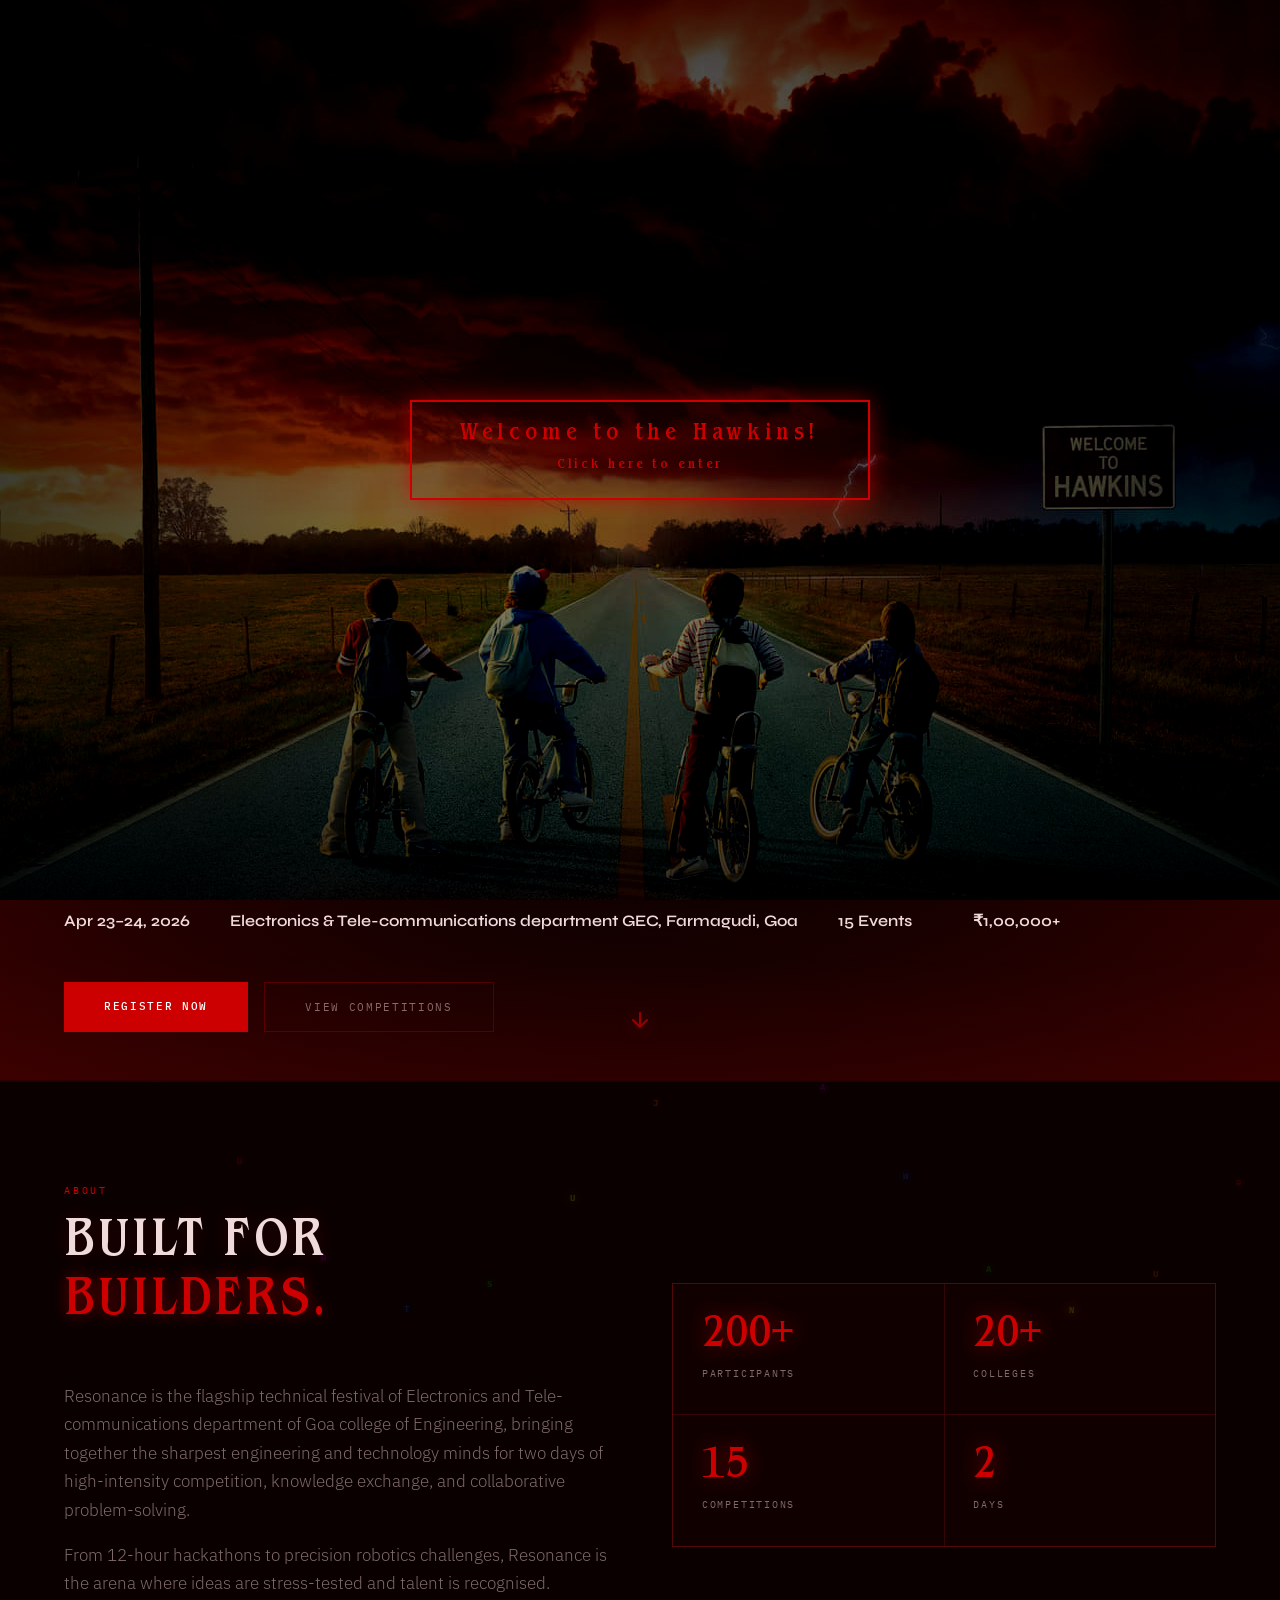
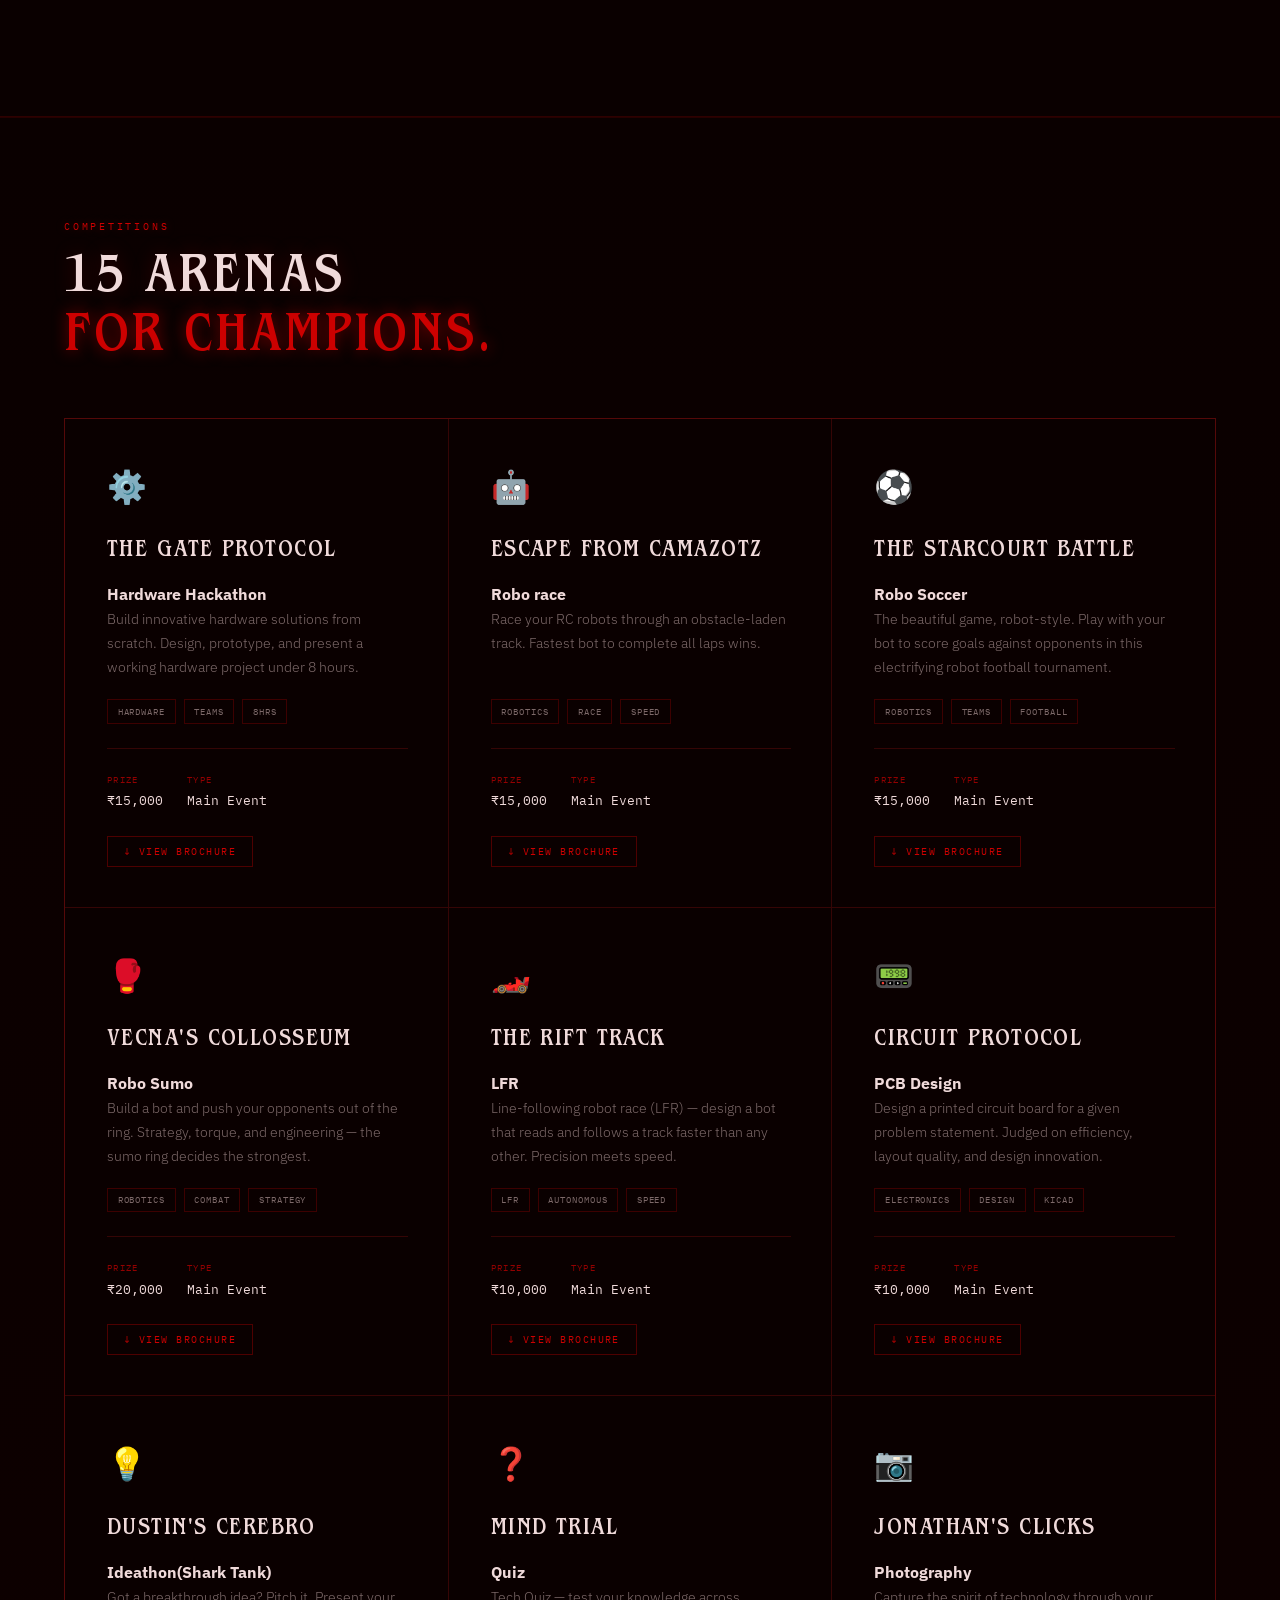
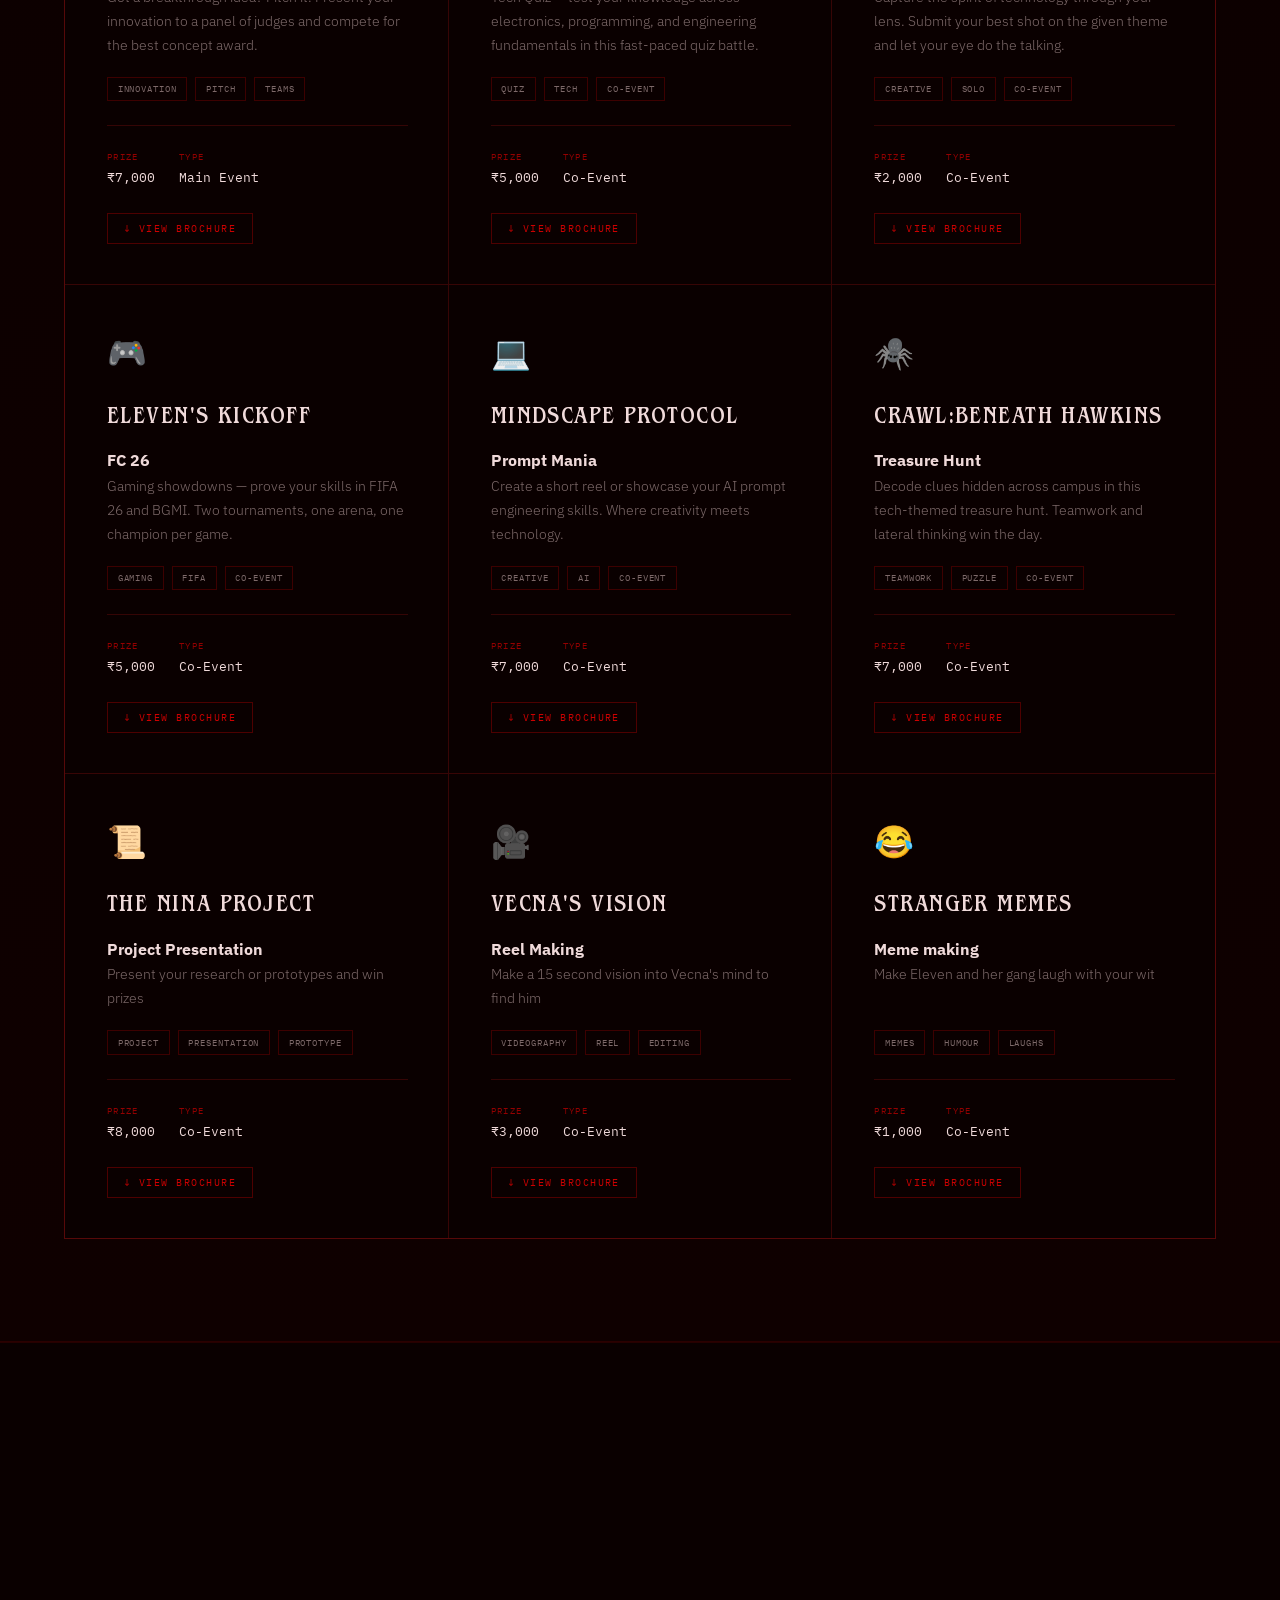
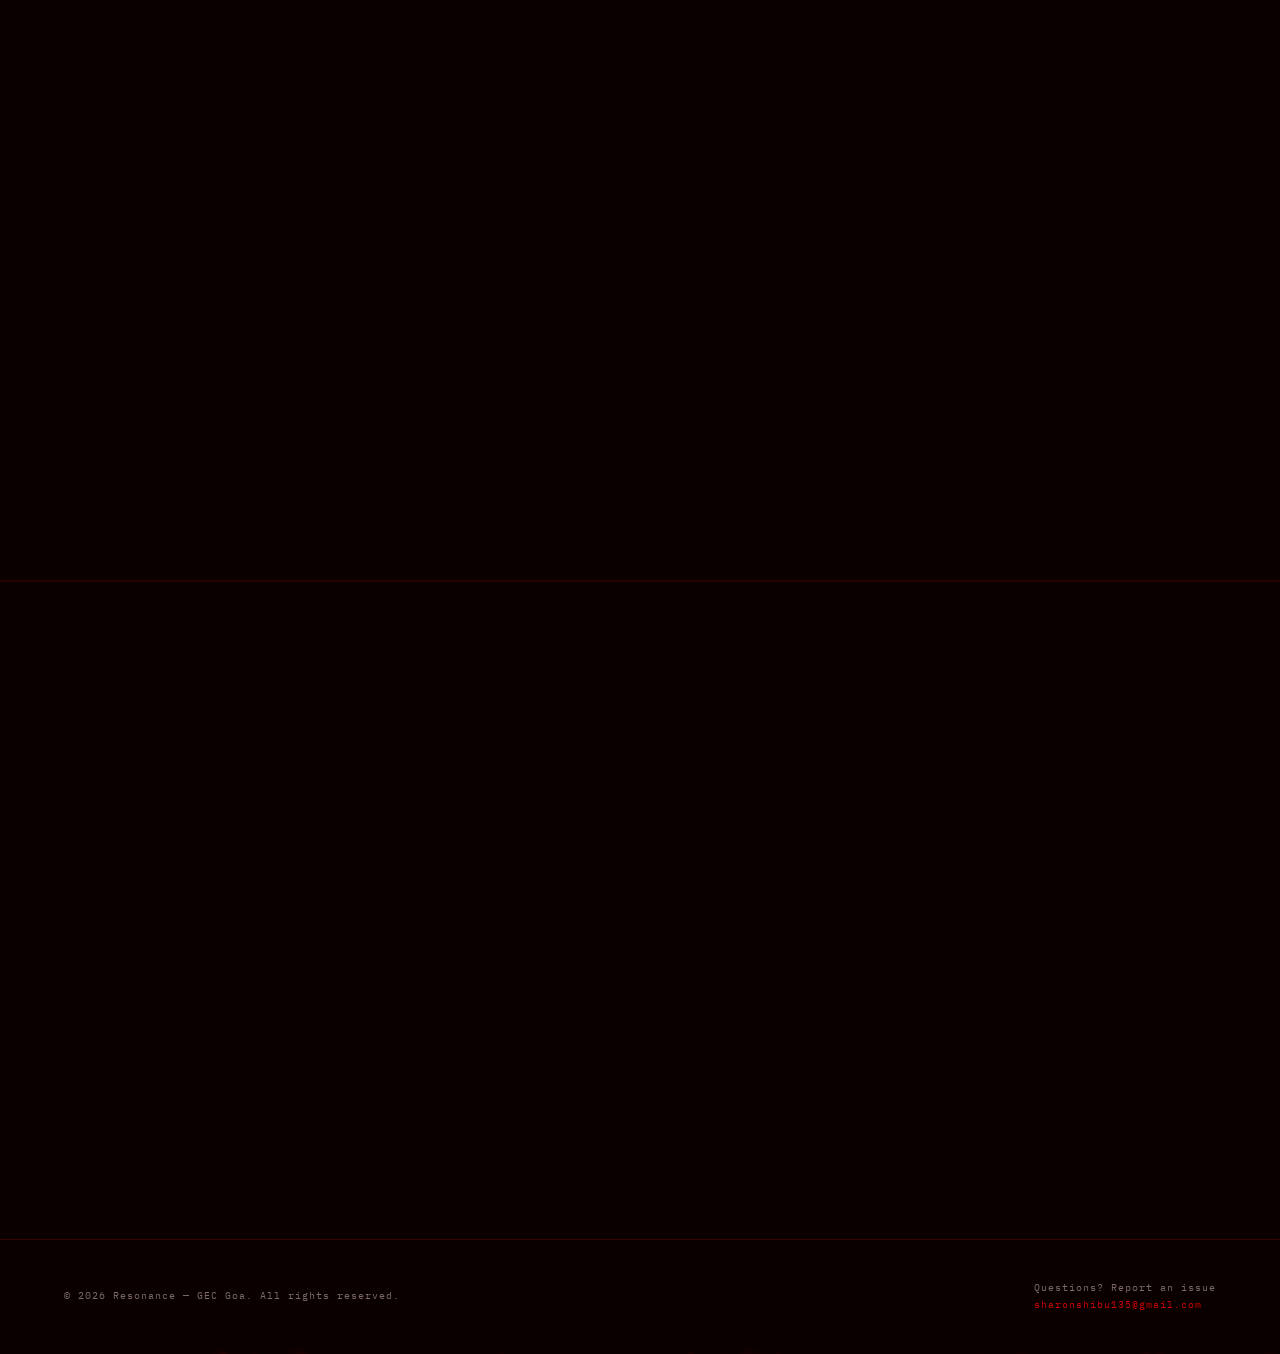
==== index.html @ e12756d1 "Update index.html" ====
<!DOCTYPE html>
<html lang="en">
<head>
  <meta charset="UTF-8"/>
  <meta name="viewport" content="width=device-width, initial-scale=1.0"/>
  <meta http-equiv="X-UA-Compatible" content="IE=edge"/>
  <title>RESONANCE 2026 — Technical Fest</title>

  <!-- Preload the display font used for h1 — prevents invisible/unstyled text flash -->
  <link rel="preload" href="fonts/ITCBenguiatStdMediumCn.woff2" as="font" type="font/woff2" crossorigin="anonymous">

  <!--
    FIX: Added crossorigin preconnect to fonts.gstatic.com.
    Without this second preconnect the browser can't reuse the connection
    for the actual font file download, negating most of the preconnect benefit.
    Also merged both Google Fonts requests into a single <link> to save a
    round-trip (two separate stylesheet fetches → one).
  -->
  <link rel="preconnect" href="https://fonts.googleapis.com">
  <link rel="preconnect" href="https://fonts.gstatic.com" crossorigin>
  <link href="https://fonts.googleapis.com/css2?family=Syne:wght@400;500;600;700;800&family=IBM+Plex+Mono:ital,wght@0,300;0,400;0,500;1,300&family=IBM+Plex+Sans:wght@300;400&family=Creepster&display=swap" rel="stylesheet">

  <link rel="stylesheet" href="style.css">
  <script src="https://cdnjs.cloudflare.com/ajax/libs/qrcodejs/1.0.0/qrcode.min.js"></script>
</head>
<body>

<div id="entrance-gate">
  <img src="src/stranger-things-aesthetic-desktop-hrz824k4nubtbmy3.jpg" class="reg-bg-image" id="entranceimage" alt="Upside Down Forest" loading="eager" decoding="async">
  <button id="enter-btn">Welcome to the Hawkins!<br><span id="enter-tag">Click here to enter</span></button>
</div>

<canvas id="vine-canvas"></canvas>

<nav>
  <div class="nav-logo">Resonance<span>'26</span></div>
  <ul>
    <li><a href="#about">About</a></li>
    <li><a href="#competitions">Competitions</a></li>
    <li><a href="#schedule">Schedule</a></li>
    <li><a href="#register">Register</a></li>
  </ul>
  <a href="#register" class="nav-register">Register Now</a>
</nav>

<header>
  <div class="hero-video-wrap">
    <!-- preload=metadata keeps initial load light; video autoplays immediately after gate -->
    <video id="heroVideo" autoplay muted loop playsinline preload="metadata" disablepictureinpicture>
      <source src="src/Stranger Things _ Title Sequence [HD] _ Netflix.mp4" type="video/mp4">
    </video>
  </div>

  <div class="hero-glow"></div>
  <div class="hero-glow-2"></div>
  <div class="hero-header-flex">
    <p class="hero-eyebrow">Annual Technical Festival — 2026</p>
    <button id="soundToggle" class="sound-btn">🔇</button>
  </div>
  <h1><span class="big">res</span><span class="outline">ona</span><span class="big">nce</span><br><span class="year">2026</span></h1>
  <p class="hero-tagline">Where engineering meets innovation. Two days of competitions, talks, and breakthroughs.</p>
  <div class="hero-meta">
    <div class="hero-meta-item"><span class="hero-meta-label">Date</span><span class="hero-meta-val">Apr 23–24, 2026</span></div>
    <div class="hero-meta-item"><span class="hero-meta-label">Venue</span><span class="hero-meta-val">Electronics &amp; Tele-communications department GEC, Farmagudi, Goa</span></div>
    <div class="hero-meta-item"><span class="hero-meta-label">Competitions</span><span class="hero-meta-val">15 Events</span></div>
    <div class="hero-meta-item"><span class="hero-meta-label">Prize Pool</span><span class="hero-meta-val">&#8377;1,00,000+</span></div>
  </div>
  <!-- FIX: was position:fixed top:-5% — buttons were invisible off-screen. Now position:relative (handled in CSS). -->
  <div class="hero-cta">
    <a href="#register" class="btn-primary">Register Now</a>
    <a href="#competitions" class="btn-outline">View Competitions</a>
  </div>
</header>

<!-- ── ABOUT ── -->
<section id="about">
  <p class="sec-label reveal">About</p>
  <div class="about-layout">
    <div class="about-text">
      <h2 class="reveal">Built for<br><em>Builders.</em></h2>
      <p class="reveal">Resonance is the flagship technical festival of Electronics and Tele-communications department of Goa college of Engineering, bringing together the sharpest engineering and technology minds for two days of high-intensity competition, knowledge exchange, and collaborative problem-solving.</p>
      <p class="reveal">From 12-hour hackathons to precision robotics challenges, Resonance is the arena where ideas are stress-tested and talent is recognised.</p>
    </div>
    <div class="stats-grid reveal">
      <div class="stat-box"><div class="stat-num">200+</div><div class="stat-label">Participants</div></div>
      <div class="stat-box"><div class="stat-num">20+</div><div class="stat-label">Colleges</div></div>
      <div class="stat-box"><div class="stat-num">15</div><div class="stat-label">Competitions</div></div>
      <div class="stat-box"><div class="stat-num">2</div><div class="stat-label">Days</div></div>
    </div>
  </div>
</section>

<!-- ── COMPETITIONS ── -->
<section id="competitions">
  <p class="sec-label reveal">Competitions</p>
  <h2 class="reveal">15 arenas<br><em>for Champions.</em></h2>
 
  <div class="comp-grid reveal">
    <div class="comp-card">
      <div class="comp-icon">⚙️</div>
      <h3>The Gate protocol</h3><h4>Hardware Hackathon</h4>
      <p>Build innovative hardware solutions from scratch. Design, prototype, and present a working hardware project under 8 hours.</p>
      <div class="comp-tags"><span class="ctag">Hardware</span><span class="ctag">Teams</span><span class="ctag">8hrs</span></div>
      <div class="comp-meta">
        <div class="comp-meta-item"><span class="comp-meta-key">Prize</span><span class="comp-meta-val">&#8377;15,000</span></div>
        <div class="comp-meta-item"><span class="comp-meta-key">Type</span><span class="comp-meta-val">Main Event</span></div>
      </div>
      <button class="btn-brochure" onclick="window.open('src/Hardwarehackathon_Resonance.pdf', '_blank')">View Brochure</button>
    </div>
 
    <div class="comp-card">
      <div class="comp-icon">&#129302;</div>
      <h3>Escape from Camazotz</h3><h4>Robo race</h4>
      <p>Race your RC robots through an obstacle-laden track. Fastest bot to complete all laps wins.</p>
      <div class="comp-tags"><span class="ctag">Robotics</span><span class="ctag">Race</span><span class="ctag">Speed</span></div>
      <div class="comp-meta">
        <div class="comp-meta-item"><span class="comp-meta-key">Prize</span><span class="comp-meta-val">&#8377;15,000</span></div>
        <div class="comp-meta-item"><span class="comp-meta-key">Type</span><span class="comp-meta-val">Main Event</span></div>
      </div>
      <button class="btn-brochure" onclick="window.open('src/Roborace_Resonance.pdf', '_blank')">View Brochure</button>
    </div>
 
    <div class="comp-card">
      <div class="comp-icon">&#9917;</div>
      <h3>The Starcourt Battle</h3><h4>Robo Soccer</h4>
      <p>The beautiful game, robot-style. Play with your bot to score goals against opponents in this electrifying robot football tournament.</p>
      <div class="comp-tags"><span class="ctag">Robotics</span><span class="ctag">Teams</span><span class="ctag">Football</span></div>
      <div class="comp-meta">
        <div class="comp-meta-item"><span class="comp-meta-key">Prize</span><span class="comp-meta-val">&#8377;15,000</span></div>
        <div class="comp-meta-item"><span class="comp-meta-key">Type</span><span class="comp-meta-val">Main Event</span></div>
      </div>
      <button class="btn-brochure" onclick="window.open('src/Robosoccer_Resonance.pdf', '_blank')">View Brochure</button>
    </div>
 
    <div class="comp-card">
      <div class="comp-icon">&#129354;</div>
      <h3>Vecna's Collosseum</h3><h4>Robo Sumo</h4>
      <p>Build a bot and push your opponents out of the ring. Strategy, torque, and engineering — the sumo ring decides the strongest.</p>
      <div class="comp-tags"><span class="ctag">Robotics</span><span class="ctag">Combat</span><span class="ctag">Strategy</span></div>
      <div class="comp-meta">
        <div class="comp-meta-item"><span class="comp-meta-key">Prize</span><span class="comp-meta-val">&#8377;20,000</span></div>
        <div class="comp-meta-item"><span class="comp-meta-key">Type</span><span class="comp-meta-val">Main Event</span></div>
      </div>
      <button class="btn-brochure" onclick="window.open('src/Robosumo_Resonance.pdf', '_blank')">View Brochure</button>
    </div>
 
    <div class="comp-card">
      <div class="comp-icon">🏎️</div>
      <h3>The Rift Track</h3><h4>LFR</h4>
      <p>Line-following robot race (LFR) — design a bot that reads and follows a track faster than any other. Precision meets speed.</p>
      <div class="comp-tags"><span class="ctag">LFR</span><span class="ctag">Autonomous</span><span class="ctag">Speed</span></div>
      <div class="comp-meta">
        <div class="comp-meta-item"><span class="comp-meta-key">Prize</span><span class="comp-meta-val">&#8377;10,000</span></div>
        <div class="comp-meta-item"><span class="comp-meta-key">Type</span><span class="comp-meta-val">Main Event</span></div>
      </div>
      <button class="btn-brochure" onclick="window.open('src/LFR_Resonance.pdf', '_blank')">View Brochure</button>
    </div>
 
    <div class="comp-card">
      <div class="comp-icon">📟</div>
      <h3>Circuit protocol</h3><h4>PCB Design</h4>
      <p>Design a printed circuit board for a given problem statement. Judged on efficiency, layout quality, and design innovation.</p>
      <div class="comp-tags"><span class="ctag">Electronics</span><span class="ctag">Design</span><span class="ctag">KiCad</span></div>
      <div class="comp-meta">
        <div class="comp-meta-item"><span class="comp-meta-key">Prize</span><span class="comp-meta-val">&#8377;10,000</span></div>
        <div class="comp-meta-item"><span class="comp-meta-key">Type</span><span class="comp-meta-val">Main Event</span></div>
      </div>
      <button class="btn-brochure" onclick="window.open('src/PCBdesign_Resonance.pdf', '_blank')">View Brochure</button>
    </div>
 
    <div class="comp-card">
      <div class="comp-icon">&#128161;</div>
      <h3>Dustin's Cerebro</h3><h4>Ideathon(Shark Tank)</h4>
      <p>Got a breakthrough idea? Pitch it. Present your innovation to a panel of judges and compete for the best concept award.</p>
      <div class="comp-tags"><span class="ctag">Innovation</span><span class="ctag">Pitch</span><span class="ctag">Teams</span></div>
      <div class="comp-meta">
        <div class="comp-meta-item"><span class="comp-meta-key">Prize</span><span class="comp-meta-val">&#8377;7,000</span></div>
        <div class="comp-meta-item"><span class="comp-meta-key">Type</span><span class="comp-meta-val">Main Event</span></div>
      </div>
      <button class="btn-brochure" onclick="window.open('src/Ideathon_Resonance.pdf', '_blank')">View Brochure</button>
    </div>
 
    <div class="comp-card">
      <div class="comp-icon">❓</div>
      <h3>Mind Trial</h3><h4>Quiz</h4>
      <p>Tech Quiz — test your knowledge across electronics, programming, and engineering fundamentals in this fast-paced quiz battle.</p>
      <div class="comp-tags"><span class="ctag">Quiz</span><span class="ctag">Tech</span><span class="ctag">Co-Event</span></div>
      <div class="comp-meta">
        <div class="comp-meta-item"><span class="comp-meta-key">Prize</span><span class="comp-meta-val">&#8377;5,000</span></div>
        <div class="comp-meta-item"><span class="comp-meta-key">Type</span><span class="comp-meta-val">Co-Event</span></div>
      </div>
      <button class="btn-brochure" onclick="window.open('src/TechQuiz_Resonance.pdf', '_blank')">View Brochure</button>
    </div>
 
    <div class="comp-card">
      <div class="comp-icon">&#128247;</div>
      <h3>Jonathan's Clicks</h3><h4>Photography</h4>
      <p>Capture the spirit of technology through your lens. Submit your best shot on the given theme and let your eye do the talking.</p>
      <div class="comp-tags"><span class="ctag">Creative</span><span class="ctag">Solo</span><span class="ctag">Co-Event</span></div>
      <div class="comp-meta">
        <div class="comp-meta-item"><span class="comp-meta-key">Prize</span><span class="comp-meta-val">&#8377;2,000</span></div>
        <div class="comp-meta-item"><span class="comp-meta-key">Type</span><span class="comp-meta-val">Co-Event</span></div>
      </div>
      <button class="btn-brochure" onclick="window.open('src/Photography_Resonance.pdf', '_blank')">View Brochure</button>
    </div>
 
    <div class="comp-card">
      <div class="comp-icon">&#127918;</div>
      <h3>Eleven's Kickoff</h3><h4>FC 26</h4>
      <p>Gaming showdowns — prove your skills in FIFA 26 and BGMI. Two tournaments, one arena, one champion per game.</p>
      <div class="comp-tags"><span class="ctag">Gaming</span><span class="ctag">FIFA</span><span class="ctag">Co-Event</span></div>
      <div class="comp-meta">
        <div class="comp-meta-item"><span class="comp-meta-key">Prize</span><span class="comp-meta-val">&#8377;5,000</span></div>
        <div class="comp-meta-item"><span class="comp-meta-key">Type</span><span class="comp-meta-val">Co-Event</span></div>
      </div>
      <button class="btn-brochure" onclick="window.open('src/FC26_Resonance.pdf', '_blank')">View Brochure</button>
    </div>
 
    <div class="comp-card">
      <div class="comp-icon">&#128187;</div>
      <h3>Mindscape protocol</h3><h4>Prompt Mania</h4>
      <p>Create a short reel or showcase your AI prompt engineering skills. Where creativity meets technology.</p>
      <div class="comp-tags"><span class="ctag">Creative</span><span class="ctag">AI</span><span class="ctag">Co-Event</span></div>
      <div class="comp-meta">
        <div class="comp-meta-item"><span class="comp-meta-key">Prize</span><span class="comp-meta-val">&#8377;7,000</span></div>
        <div class="comp-meta-item"><span class="comp-meta-key">Type</span><span class="comp-meta-val">Co-Event</span></div>
      </div>
      <button class="btn-brochure" onclick="window.open('src/Promptmania_Resonance.pdf', '_blank')">View Brochure</button>
    </div>
 
    <div class="comp-card">
      <div class="comp-icon">🕷️</div>
      <h3>Crawl:Beneath Hawkins</h3><h4>Treasure Hunt</h4>
      <p>Decode clues hidden across campus in this tech-themed treasure hunt. Teamwork and lateral thinking win the day.</p>
      <div class="comp-tags"><span class="ctag">Teamwork</span><span class="ctag">Puzzle</span><span class="ctag">Co-Event</span></div>
      <div class="comp-meta">
        <div class="comp-meta-item"><span class="comp-meta-key">Prize</span><span class="comp-meta-val">&#8377;7,000</span></div>
        <div class="comp-meta-item"><span class="comp-meta-key">Type</span><span class="comp-meta-val">Co-Event</span></div>
      </div>
      <button class="btn-brochure" onclick="window.open('src/Treasurehunt_Resonance.pdf', '_blank')">View Brochure</button>
    </div>

    <div class="comp-card">
      <div class="comp-icon">📜</div>
      <h3>The NINA project</h3><h4>Project Presentation</h4>
      <p>Present your research or prototypes and win prizes</p>
      <div class="comp-tags"><span class="ctag">Project</span><span class="ctag">Presentation</span><span class="ctag">prototype</span></div>
      <div class="comp-meta">
        <div class="comp-meta-item"><span class="comp-meta-key">Prize</span><span class="comp-meta-val">&#8377;8,000</span></div>
        <div class="comp-meta-item"><span class="comp-meta-key">Type</span><span class="comp-meta-val">Co-Event</span></div>
      </div>
      <button class="btn-brochure" onclick="window.open('src/Projectpresentaion_Resonance.pdf', '_blank')">View Brochure</button>
    </div>

    <div class="comp-card">
      <div class="comp-icon">&#127909;</div>
      <h3>Vecna's vision</h3><h4>Reel Making</h4>
      <p>Make a 15 second vision into Vecna's mind to find him</p>
      <div class="comp-tags"><span class="ctag">Videography</span><span class="ctag">Reel</span><span class="ctag">Editing</span></div>
      <div class="comp-meta">
        <div class="comp-meta-item"><span class="comp-meta-key">Prize</span><span class="comp-meta-val">&#8377;3,000</span></div>
        <div class="comp-meta-item"><span class="comp-meta-key">Type</span><span class="comp-meta-val">Co-Event</span></div>
      </div>
      <button class="btn-brochure" onclick="window.open('src/Reelmaking_Resonance.pdf', '_blank')">View Brochure</button>
    </div>

    <div class="comp-card">
      <div class="comp-icon">😂</div>
      <h3>Stranger Memes</h3><h4>Meme making</h4>
      <p>Make Eleven and her gang laugh with your wit</p>
      <div class="comp-tags"><span class="ctag">Memes</span><span class="ctag">Humour</span><span class="ctag">Laughs</span></div>
      <div class="comp-meta">
        <div class="comp-meta-item"><span class="comp-meta-key">Prize</span><span class="comp-meta-val">&#8377;1,000</span></div>
        <div class="comp-meta-item"><span class="comp-meta-key">Type</span><span class="comp-meta-val">Co-Event</span></div>
      </div>
      <button class="btn-brochure" onclick="window.open('src/Mememaking_Resonance.pdf', '_blank')">View Brochure</button>
    </div>
  </div>
</section>

<!-- ── SCHEDULE ── -->
<!-- ── SCHEDULE (Timeline Grid) ── -->
<section id="schedule">
  <p class="sec-label reveal">Schedule</p>
  <h2 class="reveal">Two days,<br><em>every second counts.</em></h2>

  <div class="schedule-tabs reveal">
    <button class="tab active" onclick="switchTab(0)">Day 1 — Apr 23</button>
    <button class="tab" onclick="switchTab(1)">Day 2 — Apr 24</button>
  </div>

  <div class="tl-day active reveal" id="tl-day0">
    <div class="tl-wrap">
      <table class="tl-table">
        <thead>
          <tr>
            <th class="tl-label-col">EVENT</th>
            <th>9AM</th><th>10AM</th><th>11AM</th><th>12PM</th>
            <th>1PM</th><th>2PM</th><th>3PM</th><th>4PM</th>
            <th>5PM</th><th>6PM</th><th>7PM</th><th>8PM</th><th>9PM</th>
          </tr>
        </thead>
        <tbody id="tl-tbody0"></tbody>
      </table>
    </div>
  </div>

  <div class="tl-day reveal" id="tl-day1">
    <div class="tl-wrap">
      <table class="tl-table">
        <thead>
          <tr>
            <th class="tl-label-col">EVENT</th>
            <th>9AM</th><th>10AM</th><th>11AM</th><th>12PM</th>
            <th>1PM</th><th>2PM</th><th>3PM</th><th>4PM</th>
            <th>5PM</th><th>6PM</th><th>7PM</th><th>8PM</th><th>9PM</th>
          </tr>
        </thead>
        <tbody id="tl-tbody1"></tbody>
      </table>
    </div>
  </div>

  <div class="tl-legend reveal">
    <div class="tl-legend-item">
      <div class="tl-swatch" style="background:rgba(180,0,0,0.25);border:1px solid #cc0000;"></div>Main Events
    </div>
    <div class="tl-legend-item">
      <div class="tl-swatch" style="background:rgba(0,229,255,0.10);border:1px solid #00bcd4;"></div>Co-Events
    </div>
  </div>
</section>

<section id="sponsors">
  <p class="sec-label reveal">Sponsors</p>
  <h2 class="reveal">Backed by<br><em>the best.</em></h2>
 
  <div class="marquee-outer reveal">
    <div class="marquee-track" id="marquee-track">
      <!-- Logos are injected by JS so we can duplicate them for seamless loop -->
    </div>
  </div>
</section>


<!-- ── REGISTRATION SCREEN (fullscreen overlay) ── -->
<div class="brochure-overlay" id="registration-screen">
  <div class="reg-video-wrap">
    <img src="src/Gemini_Generated_Image_nwij50nwij50nwij.png" class="reg-bg-image" alt="Upside Down Forest">
    <video id="regVideo" autoplay muted loop playsinline>
      <source src="src/StrangerThings_Particles(1).mp4" type="video/mp4">
    </video>
  </div>
  <div id="register">
    <div class="overlay-nav">
      <!-- FIX: was inline onclick mixing JS with HTML; now uses the globally
           exposed closeRegistration() which is defined in script.js -->
      <div class="nav-logo" onclick="closeRegistration(); window.scrollTo({top:0,behavior:'smooth'})">
        Resonance<span>'26</span>
      </div>
    </div>
    <p class="sec-label reveal">Registration</p>
    <h2 class="reveal">Claim your<br><em>place.</em></h2>

    <div class="reg-layout reveal">
      <div class="reg-info">
        <h3>Who Can Register?</h3>
        <ul>
          <li>Students from any recognised any university or higher secondary</li>
          <li>Individual or team participation based on event</li>
          <li>Pre-registration required for all competitions</li>
        </ul>
        <p>Late registrations subject to availability.</p>
        <h3 style="margin-top:2rem;">Contact</h3>
        <!-- FIX: replaced Cloudflare email obfuscation spans with a plain mailto.
             The __cf_email__ spans only work when served through Cloudflare's proxy;
             they render as raw garbled text when opened directly from the file system
             or any non-CF host, breaking the displayed email address. -->
        <p><a href="https://mail.google.com/mail/?view=cm&fs=1&to=assetscouncil2526@gmail.com&su=Hello&body=Hi%20there" target="_blank" rel="noopener noreferrer" style="color:var(--st-red)">assetscouncil2526@gmail.com</a></p>
      </div>

      <div>
        <div id="reg-form">
          <div class="form-row">
            <div class="form-group"><label for="r-fname">Full Name</label><input type="text" id="r-fname" autocomplete="given-name" placeholder=""/></div>
            <div class="form-group"><label for="r-lname">Teammates names (max 3)</label><input type="text" id="r-lname" autocomplete="family-name" placeholder="IF APPLICABLE"/></div>
          </div>
          <div class="form-group"><label for="r-email">Email Address</label><input type="email" id="r-email" autocomplete="email" placeholder=""/></div>
          <div class="form-row">
            <div class="form-group"><label for="r-phone">Phone Number</label><input type="tel" id="r-phone" autocomplete="tel" placeholder="+91 "/></div>
            <div class="form-group"><label for="r-college">College / Institution</label><input type="text" id="r-college" autocomplete="organization" placeholder=""/></div>
          </div>
          <div class="form-row">
            <div class="form-group">
              <label for="r-year">Year of Study</label>
              <select id="r-year">
                <option value="">Select year</option>
                <option>School</option>
                <option>1st Year</option>
                <option>2nd Year</option>
                <option>3rd Year</option>
                <option>4th Year</option>
                <option>Postgraduate</option>
              </select>
            </div>
          </div>  
          <div class="form-group">
            <label>Select Event(s) to Participate</label>
            <div class="checkbox-group">
              <label class="checkbox-item"><input type="checkbox" value="hardware-hackathon" data-fee="750"> <span>⚙️ Hardware Hackathon — &#8377;750</span></label>
              <label class="checkbox-item"><input type="checkbox" value="robo-prix" data-fee="300"> <span>&#129302; Robo Race — &#8377;300 Re-entry 200</span></label>
              <label class="checkbox-item"><input type="checkbox" value="robo-soccer" data-fee="300"> <span>&#9917; Robo Soccer — &#8377;300</span></label>
              <label class="checkbox-item"><input type="checkbox" value="robo-sumo" data-fee="350"> <span>&#129354; Robo Sumo — &#8377;350</span></label>
              <label class="checkbox-item"><input type="checkbox" value="lfr" data-fee="200"> <span>🏎️ Line Follower Race — &#8377;200</span></label>
              <label class="checkbox-item"><input type="checkbox" value="pcb-design" data-fee="450"> <span>📟 PCB Design — &#8377;450</span></label>
              <label class="checkbox-item"><input type="checkbox" value="ideathon" data-fee="200"> <span>&#128161; Ideathon(Shark Tank) — &#8377;200</span></label>
              <label class="checkbox-item"><input type="checkbox" value="quizzards" data-fee="100"> <span>❓ Tech Quiz — &#8377;100</span></label>
              <label class="checkbox-item"><input type="checkbox" value="treasure-hunt" data-fee="200"> <span>🕷️ Treasure Hunt — &#8377;200</span></label>
              <label class="checkbox-item"><input type="checkbox" value="fifa26" data-fee="100"> <span>&#127918; FIFA 26 — &#8377;100</span></label>
              <label class="checkbox-item"><input type="checkbox" value="meme" data-fee="50"> <span>😂 Meme Making — &#8377;50</span></label>
              <label class="checkbox-item"><input type="checkbox" value="photography" data-fee="50"> <span>&#128247; Photography — &#8377;50</span></label>
              <label class="checkbox-item"><input type="checkbox" value="reel" data-fee="50"> <span>&#127909; Reel making — &#8377;50</span></label>
              <label class="checkbox-item"><input type="checkbox" value="prompt-mania" data-fee="200"> <span>&#128187; Prompt Mania — &#8377;200</span></label>
              <label class="checkbox-item"><input type="checkbox" value="project" data-fee="100"> <span>📜 Project Presentation — &#8377;100</span></label>
            </div>
            <div class="fee-summary" id="fee-summary" style="display:none;">
              Total: <strong id="fee-total">&#8377;0</strong>
            </div>
          </div>
          <div class="form-group"><label for="r-team">Team Name (if applicable)</label><input type="text" id="r-team" placeholder="e.g. NullPointers"/></div>
          <button class="btn-submit" onclick="goToPayment()">Proceed to Payment &#8594;</button>
          <button class="brochure-close" onclick="closeRegistration()">&#8592; Return to Hawkins</button>
        </div>
 
        <!-- STEP 2: Payment -->
        <div id="reg-payment" style="display:none;">
          <div class="payment-header">
            <div class="payment-amount-display">
              <span class="pay-label">Amount to Pay</span>
              <span class="pay-amount" id="pay-display-amount">&#8377;0</span>
            </div>
            <div class="payment-events-list" id="pay-events-list"></div>
          </div>
 
          <div class="payment-methods">
            <div class="qr-block">
              <p class="pay-instruction">Scan QR code on your upi app or use the UPI link below to complete payment</p>
              <!-- QR code placeholder — replace src with your actual QR image -->
              <div class="qr-placeholder" id="qr-container"></div>
              <div class="upi-link-block">
                <p class="pay-instruction" style="margin-top:1.2rem;">Or pay via UPI link:</p>
                <!-- Replace href with actual UPI deeplink e.g. upi://pay?pa=yourId@upi&pn=ASSETS&am=AMOUNT -->
                <a href="shibusharon181@okhdfcbank" id="upi-pay-link" class="btn-upi-pay" target="_blank" rel="noopener">
                  &#128241; Open UPI App to Pay
                </a>
                <p class="upi-note">UPI ID: <strong id="upi-id-display">PLACEHOLDER@upi</strong></p>
              </div>
            </div>
          </div>
 
          <!-- Upload screenshot -->
          <div class="upload-block">
            <label for="r-screenshot" class="upload-label">
              <span class="upload-icon">&#128444;</span>
              <span class="upload-text">Upload Payment Screenshot</span>
              <span class="upload-sub">PNG, JPG or JPEG · Max 5MB</span>
            </label>
            <input type="file" id="r-screenshot" accept="image/png,image/jpeg,image/jpg" style="display:none;" onchange="handleScreenshotUpload(event)"/>
            <div class="screenshot-preview" id="screenshot-preview" style="display:none;">
              <img id="screenshot-img" src="" alt="Payment screenshot preview"/>
              <button class="remove-screenshot" onclick="removeScreenshot()">&#10005; Remove</button>
            </div>
          </div>
 
          <div class="payment-actions">
            <button class="btn-submit" id="btn-confirm-payment" onclick="confirmPayment()" disabled>
              Confirm Payment &amp; Register &#8594;
            </button>
            <button class="brochure-close" onclick="backToForm()">&#8592; Back to Details</button>
          </div>
        </div>
 
        <!-- STEP 3: Success + WhatsApp Links -->
        <div class="reg-success" id="reg-success" style="display:none;">
          <div class="icon">&#10022;</div>
          <h3>You're In.</h3>
          <p>Registration received! Your screenshot is under review. Join in to your Whatsapp groups for further instructions.</p>
          <div class="wa-links-section" id="wa-links-section">
            <p class="wa-links-title">&#128172; Join your event WhatsApp groups:</p>
            <div class="wa-links-grid" id="wa-links-grid">
              <!-- dynamically populated -->
            </div>
          </div>
          <button class="brochure-close" style="margin-top:2rem;" onclick="closeRegistration()">&#8592; Return to Hawkins</button>
        </div>
      </div>
    </div>
  </div>
</div>

<footer>
  <p>&#169; 2026 Resonance — GEC Goa. All rights reserved.</p>
  <!-- FIX: plain mailto — see note above about __cf_email__ -->
  <p>Questions? Report an issue<br><a href="https://mail.google.com/mail/?view=cm&fs=1&to=sharonshibu135@gmail.com&su=Hello&body=Hi%20there" target="_blank" rel="noopener noreferrer"><span style="color:var(--st-red);">sharonshibu135@gmail.com</span></a></p>
</footer>

<script src="script.js"></script>
</body>
</html>
---- style.css ----
*, *::before, *::after { box-sizing: border-box; margin: 0; padding: 0; }

:root {
  --bg: #0a0000;
  --surface: #110000;
  --border: rgba(180,20,20,0.25);
  --cyan: #ff1a1a;
  --cyan-dim: rgba(220,30,30,0.12);
  --cyan-glow: rgba(220,30,30,0.5);
  --orange: #ff6b35;
  --text: #f0dada;
  --muted: rgba(240,210,210,0.5);
  --display: 'Syne', sans-serif;
  --mono: 'IBM Plex Mono', monospace;
  --body: 'IBM Plex Sans', sans-serif;
  --st-red: #cc0000;
  --st-dark-red: #7a0000;
  --st-glow: rgba(200,0,0,0.6);
}

@font-face {
  font-family: 'ITC Benguiat';
  src: url('fonts/ITCBenguiatStdMediumCn.woff2') format('woff2'),
       url('fonts/ITCBenguiatStdMediumCn.woff') format('woff'),
       url('fonts/ITCBenguiatStdMediumCn.otf') format('opentype'),
       url('fonts/ITCBenguiatStdMediumCn.ttf') format('truetype');
  font-weight: normal;
  font-style: normal;
  font-display: swap; /* prevents invisible text while font loads */
}

html { scroll-behavior: smooth; }

body {
  background: var(--bg);
  color: var(--text);
  font-family: var(--body);
  font-size: 16px;
  line-height: 1.7;
  overflow-x: hidden;
  /* isolation:isolate removed — it forces a stacking context on the root element
     which breaks z-index layering on Chrome < 94 and causes compositing bugs */
}

/* Combined scanline + grid overlay — ONE composite layer instead of two.
   Merging body::before (scanlines) and body::after (grid) saves a full GPU layer. */
body::before {
  content: '';
  position: fixed;
  top: 0; right: 0; bottom: 0; left: 0; /* explicit fallback for Chrome < 87 */
  inset: 0;
  z-index: 999;
  background:
    /* scanlines */
    repeating-linear-gradient(
      0deg,
      transparent,
      transparent 2px,
      rgba(0,0,0,0.10) 2px,
      rgba(0,0,0,0.10) 4px
    ),
    /* grid */
    linear-gradient(var(--border) 1px, transparent 1px),
    linear-gradient(90deg, var(--border) 1px, transparent 1px);
  background-size: 100% 4px, 60px 60px, 60px 60px;
  pointer-events: none;
  /* No will-change here — static overlay, no animation, zero repaint cost */
}

/* body::after freed up — grid is now inside body::before above */
body::after { display: none; }

/* #flicker-overlay: isolated composited layer for the CRT flicker effect */
#flicker-overlay {
  position: fixed;
  top: 0; right: 0; bottom: 0; left: 0;
  inset: 0;
  z-index: 998;
  pointer-events: none;
  background: var(--bg);
  animation: flickerOverlay 7s ease-in-out infinite;
  will-change: opacity;
  contain: strict; /* isolates layout/paint/size — prevents affecting surrounding elements */
}

@keyframes flickerOverlay {
  0%, 91%  { opacity: 0; }
  93%      { opacity: 0.65; }
  94%      { opacity: 0; }
  96%      { opacity: 0.35; }
  97%, 100% { opacity: 0; }
}

/* ── ANIMATIONS ── */
@keyframes flicker {
  0%, 100% { opacity: 1; }
  92%  { opacity: 1; }
  93%  { opacity: 0.3; }
  94%  { opacity: 1; }
  96%  { opacity: 0.6; }
  97%  { opacity: 1; }
}

@keyframes textFlicker {
  0%, 100% { text-shadow: 0 0 18px var(--st-glow), 0 0 40px rgba(180,0,0,0.4); }
  85%  { text-shadow: 0 0 18px var(--st-glow), 0 0 40px rgba(180,0,0,0.4); }
  86%  { text-shadow: none; }
  87%  { text-shadow: 0 0 18px var(--st-glow), 0 0 40px rgba(180,0,0,0.4); }
  90%  { text-shadow: 0 0 25px var(--st-glow), 0 0 60px rgba(200,0,0,0.6); }
  91%  { text-shadow: none; }
  92%  { text-shadow: 0 0 18px var(--st-glow), 0 0 40px rgba(180,0,0,0.4); }
}

@keyframes pulse {
  from { transform: scale(1);   opacity: 0.6; }
  to   { transform: scale(1.2); opacity: 1;   }
}

@keyframes fadeUp {
  from { opacity: 0; transform: translateY(18px); }
  to   { opacity: 1; transform: translateY(0); }
}

@keyframes vigPulse {
  from { opacity: 0.55; }
  to   { opacity: 1; }
}

@keyframes floatSpore {
  0%   { transform: translateY(100vh) translateX(0px); opacity: 0; }
  10%  { opacity: 0.8; }
  90%  { opacity: 0.6; }
  100% { transform: translateY(-10vh) translateX(var(--drift)); opacity: 0; }
}

@keyframes portalFade {
  from { opacity: 0; }
  to   { opacity: 1; }
}

/* ── MISC ELEMENTS ── */
#vine-canvas {
  position: fixed;
  top: 0; right: 0; bottom: 0; left: 0;
  inset: 0;
  z-index: 0;
  pointer-events: none;
  opacity: 0.18;
  will-change: contents;
  touch-action: none; /* lets scroll events pass through on iOS/Android */
}

.spore {
  position: fixed;
  width: 3px; height: 3px;
  border-radius: 50%;
  background: #ff3333;
  pointer-events: none;
  z-index: 2;
  box-shadow: 0 0 6px #ff0000;
  animation: floatSpore linear infinite;
  will-change: transform, opacity;
}

/* ── NAV ── */
nav {
  position: fixed; top: 0; left: 0; right: 0; z-index: 900;
  display: flex; align-items: center; justify-content: space-between;
  padding: 1.2rem clamp(1.5rem, 5vw, 4rem);
  background: rgba(6,8,16,0.88);
  -webkit-backdrop-filter: blur(12px); /* Safari */
  backdrop-filter: blur(12px);
  border-bottom: 1px solid var(--border);
  /* contain:layout+style isolates the backdrop-filter so it only repaints
     the nav bar on scroll — not the entire page */
  contain: layout style;
}

.nav-logo {
  font-family: 'ITC Benguiat'; font-weight: 400; font-size: 1.6rem;
  letter-spacing: 0.12em; text-transform: uppercase;
  color: var(--st-red);
  text-shadow: 0 0 18px var(--st-glow), 0 0 40px rgba(180,0,0,0.4);
  animation: textFlicker 5s ease-in-out infinite;
  will-change: opacity;
}
.nav-logo span { color: var(--text); opacity: 0.4; font-weight: 400; font-size: 0.8rem; margin-left: 0.5rem; font-family: var(--mono); }

nav ul  { list-style: none; display: flex; gap: 2rem; }
nav a   { font-family: var(--mono); font-size: 0.68rem; letter-spacing: 0.14em; text-transform: uppercase; text-decoration: none; color: var(--muted); transition: color 0.2s; }
nav a:hover { color: var(--st-red); }

.nav-register { padding: 0.55rem 1.4rem; border: 1px solid var(--st-red); color: var(--st-red); transition: background 0.2s, color 0.2s; }
.nav-register:hover { background: var(--st-red); color: #fff; }

.overlay-nav .nav-logo {
  display: inline-block;
  cursor: pointer;
}

/* ── HERO ── */
header {
  /* svh is Chrome 108+ only — use vh as base with dvh override for modern mobile */
  height: 120vh;
  min-height: 120vh;
  /* Override with dvh on browsers that support it (Chrome 108+, Safari 15.4+) */
  height: 120dvh;
  min-height: 120dvh;
  display: flex; flex-direction: column; justify-content: center; align-items: flex-start;
  padding: 15rem clamp(1.5rem, 6vw, 4rem) 3rem;
  position: relative;
}

header > *:not(.hero-video-wrap) { position: relative; z-index: 2; }

.hero-video-wrap { position: absolute; inset: 0; z-index: 0; overflow: hidden; }

.hero-video-wrap video {
  width: 100%; height: 100%; object-fit: cover;
  opacity: 0.42;
  filter: saturate(0.55) brightness(0.5) contrast(1.2) sepia(0.25) hue-rotate(-8deg);
  will-change: transform;
}

.hero-video-wrap::before {
  content: '';
  position: absolute; inset: 0; z-index: 1;
  background:
    linear-gradient(to right,  rgba(10,0,0,0.82) 0%, rgba(10,0,0,0.45) 55%, rgba(10,0,0,0.1) 100%),
    linear-gradient(to bottom, rgba(10,0,0,0.5)  0%, transparent 25%,  transparent 65%, rgba(10,0,0,0.9) 100%);
}

.hero-video-wrap::after {
  content: '';
  position: absolute; inset: 0; z-index: 1;
  background: radial-gradient(ellipse at center, transparent 35%, rgba(90,0,0,0.55) 100%);
  animation: vigPulse 5s ease-in-out infinite alternate;
  pointer-events: none;
}

.hero-glow {
  position: absolute; top: 10%; left: 40%; width: 800px; height: 800px;
  background: radial-gradient(circle, rgba(180,0,0,0.15) 0%, rgba(100,0,0,0.06) 50%, transparent 70%);
  pointer-events: none; z-index: 0;
  animation: pulse 4s ease-in-out infinite alternate;
  /* will-change removed — pulse only animates opacity+scale, browser promotes automatically */
}

.hero-glow-2 {
  position: absolute; bottom: -10%; right: -5%; width: 600px; height: 600px;
  background: radial-gradient(circle, rgba(140,0,0,0.2) 0%, transparent 65%);
  pointer-events: none; z-index: 0;
  animation: pulse 6s ease-in-out infinite alternate-reverse;
}

.hero-header-flex {
  display: flex; align-items: center; gap: 1rem;
  margin-bottom: 1.5rem;
  animation: fadeUp 0.7s ease both;
}

.hero-eyebrow {
  font-family: var(--mono); font-size: 0.7rem; letter-spacing: 0.25em;
  text-transform: uppercase; color: var(--st-red);
  margin-bottom: 0 !important;
}
.hero-eyebrow::before { content: '> '; opacity: 0.5; }

.sound-btn {
  background: rgba(180,0,0,0.1);
  border: 1px solid var(--st-red);
  color: #fff; font-size: 0.8rem;
  padding: 0.2rem 0.5rem;
  cursor: pointer;
  backdrop-filter: blur(4px);
  border-radius: 4px;
  display: flex; align-items: center; justify-content: center;
  transition: all 0.3s ease;
}
.sound-btn:hover { background: var(--st-red); box-shadow: 0 0 15px var(--st-glow); }

/* ── H1 ── */
h1 {
  font-family: 'ITC Benguiat', Georgia, 'Times New Roman', serif; /* explicit fallback chain */
  align-self: center; text-align: center;
  font-weight: normal;
  font-size: clamp(3rem, 14vw, 14rem);
  line-height: 0.68;
  letter-spacing: -0.05em;
  text-transform: uppercase;
  display: inline-block;
  color: transparent;
  -webkit-text-fill-color: transparent; /* explicit for WebKit — prevents fallback to colour fill on old Chrome */
  -webkit-text-stroke: 3px #ff3b3b;
  paint-order: stroke fill; /* stroke renders behind fill — fixes invisible text on Chrome 88-99 */
  -webkit-font-smoothing: antialiased;
  -moz-osx-font-smoothing: grayscale;
}

h1 .outline, h1 .big, h1 .year {
  color: transparent;
  -webkit-text-fill-color: transparent;
  -webkit-text-stroke: 3px #ff3b3b;
  paint-order: stroke fill;
  vertical-align: top;
  position: relative;
  bottom: -15%;
  -webkit-font-smoothing: antialiased;
  -moz-osx-font-smoothing: grayscale;
}

h1 .big  { font-size: clamp(7rem, 17vw, 17rem); left: 0%; }
h1 .year { font-size: clamp(3rem, 13vw, 13rem); left: -0.7%; top: 10%; }

h1::before {
  content: "";
  position: absolute; left: 50%; transform: translateX(-50%);
  width: 98%; height: 7px;
  border: 2px solid #ff2a2a;
  background: transparent; top: -16px;
}

.big::after {
  content: "";
  position: absolute; top: 75%; left: 50%; transform: translateX(-50%);
  width: 95%; height: 7px;
  border: 2px solid #ff2a2a;
  background: transparent; bottom: 25px;
}

.hero-tagline { margin-top: 2rem; font-size: 1.05rem; color: var(--muted); max-width: 500px; font-weight: 300; animation: fadeUp 0.8s 0.2s ease both; }

.hero-meta { display: flex; gap: 2.5rem; flex-wrap: wrap; margin-top: 3rem; animation: fadeUp 0.8s 0.3s ease both; }
.hero-meta-item { display: flex; flex-direction: column; gap: 0.2rem; }
.hero-meta-label { font-family: var(--mono); font-size: 0.6rem; letter-spacing: 0.2em; text-transform: uppercase; color: var(--st-red); opacity: 0.8; }
.hero-meta-val   { font-family: var(--display); font-weight: 600; font-size: 1rem; }

.hero-cta { display: flex; gap: 1rem; flex-wrap: wrap; position: relative; margin-top: 3rem; animation: fadeUp 0.8s 0.4s ease both; }

.btn-primary { padding: 0.9rem 2.5rem; background: var(--st-red); color: #fff; font-family: var(--mono); font-size: 0.7rem; letter-spacing: 0.15em; text-transform: uppercase; text-decoration: none; font-weight: 500; transition: opacity 0.2s, box-shadow 0.2s; }
.btn-primary:hover { opacity: 0.85; box-shadow: 0 0 30px var(--st-glow); }

.btn-outline { padding: 0.9rem 2.5rem; border: 1px solid rgba(180,0,0,0.35); color: var(--muted); font-family: var(--mono); font-size: 0.7rem; letter-spacing: 0.15em; text-transform: uppercase; text-decoration: none; transition: border-color 0.2s, color 0.2s; }
.btn-outline:hover { border-color: var(--st-red); color: var(--st-red); }

/* ── SECTIONS ── */
section {
  padding: clamp(4rem, 8vw, 7rem) clamp(1.5rem, 6vw, 4rem);
  border-top: 1px solid var(--border);
  /* content-visibility:auto skips paint+layout for off-screen sections.
     contain-intrinsic-size is an estimated height so scroll bar stays accurate. */
  content-visibility: auto;
  contain-intrinsic-size: 0 600px;
}

/* Override for sections that must always render (hero is <header> not <section>, fine) */
#about    { contain-intrinsic-size: 0 500px; }
#competitions { contain-intrinsic-size: 0 1800px; }
#schedule { contain-intrinsic-size: 0 700px; }
#sponsors { contain-intrinsic-size: 0 300px; }

.sec-label { font-family: var(--mono); font-size: 0.62rem; letter-spacing: 0.28em; text-transform: uppercase; color: var(--st-red); margin-bottom: 1rem; opacity: 0.9; text-shadow: 0 0 10px rgba(180,0,0,0.4); }

h2 { font-family: 'ITC Benguiat'; font-weight: 400; font-size: clamp(2rem, 4.5vw, 3.5rem); line-height: 1.05; letter-spacing: 0.04em; text-transform: uppercase; margin-bottom: 3rem; text-shadow: 0 0 20px rgba(150,0,0,0.3); }
h2 em { font-style: normal; color: var(--st-red); text-shadow: 0 0 15px var(--st-glow); }

/* ── ABOUT ── */
.about-layout { display: grid; grid-template-columns: 1fr 1fr; gap: 4rem; align-items: center; }
.about-text p { color: var(--muted); font-weight: 300; margin-bottom: 1rem; font-size: 1.05rem; }

.stats-grid { display: grid; grid-template-columns: 1fr 1fr; gap: 1px; background: var(--border); border: 1px solid var(--border); }
.stat-box { background: var(--surface); padding: 2rem 1.8rem; transition: background 0.2s; }
.stat-box:hover { background: rgba(180,0,0,0.08); }
.stat-num   { font-family: 'ITC Benguiat'; font-size: 2.8rem; font-weight: 400; color: var(--st-red); line-height: 1; margin-bottom: 0.3rem; text-shadow: 0 0 20px var(--st-glow); }
.stat-label { font-family: var(--mono); font-size: 0.62rem; letter-spacing: 0.18em; text-transform: uppercase; color: var(--muted); }

/* ── COMPETITIONS ── */
#competitions { background: var(--surface); }

.comp-grid { display: grid; grid-template-columns: repeat(auto-fill, minmax(320px, 1fr)); gap: 1px; background: var(--border); border: 1px solid var(--border); }

.comp-card {
  background: var(--bg); padding: 2.5rem; cursor: pointer;
  display: flex; flex-direction: column;
  position: relative;
  /* No transition on box-shadow — it's not composited and repaints the whole card */
}

/* Glow lives on a pseudo — opacity is GPU-composited, no repaint */
.comp-card::after {
  content: '';
  position: absolute; inset: 0;
  box-shadow: inset 0 0 30px rgba(180,0,0,0.08);
  background: rgba(180,0,0,0.05);
  opacity: 0;
  transition: opacity 0.2s;
  pointer-events: none;
}
.comp-card:hover::after { opacity: 1; }

.comp-icon { font-size: 2rem; margin-bottom: 1.2rem; }
.comp-card h3 { font-family: 'ITC Benguiat'; font-weight: 400; font-size: 1.5rem; text-transform: uppercase; letter-spacing: 0.06em; margin-bottom: 0.5rem; }
.comp-card p  { font-size: 0.88rem; color: var(--muted); font-weight: 300; flex: 1; }

.comp-tags { display: flex; gap: 0.5rem; flex-wrap: wrap; margin-top: 1.2rem; }
.ctag { font-family: var(--mono); font-size: 0.58rem; letter-spacing: 0.1em; text-transform: uppercase; padding: 0.2rem 0.6rem; border: 1px solid rgba(180,0,0,0.3); color: var(--muted); }

.comp-meta { display: flex; gap: 1.5rem; margin-top: 1.5rem; padding-top: 1.5rem; border-top: 1px solid var(--border); }
.comp-meta-item { display: flex; flex-direction: column; gap: 0.15rem; }
.comp-meta-key { font-family: var(--mono); font-size: 0.55rem; letter-spacing: 0.15em; text-transform: uppercase; color: var(--st-red); opacity: 0.7; }
.comp-meta-val { font-family: var(--mono); font-size: 0.8rem; color: var(--text); }

.btn-brochure { display: inline-block; margin-top: 1.5rem; font-family: var(--mono); font-size: 0.62rem; letter-spacing: 0.15em; text-transform: uppercase; color: var(--st-red); text-decoration: none; border: 1px solid rgba(180,0,0,0.4); padding: 0.5rem 1rem; transition: background 0.2s, border-color 0.2s, box-shadow 0.2s; align-self: flex-start; cursor: pointer; background: none; }
.btn-brochure:hover { background: rgba(180,0,0,0.1); border-color: var(--st-red); box-shadow: 0 0 15px rgba(180,0,0,0.3); }
.btn-brochure::before { content: '↓ '; }

/* ── BROCHURE OVERLAY ──
   KEY FIX: never toggle display:none/block — that races with CSS animations
   and causes the "flash to final state on first open" glitch because the
   browser collapses the transition into a single frame.
   Instead we keep the element in the render tree at all times using
   visibility + pointer-events. The animation always has a valid start state. */
.brochure-overlay {
  position: fixed; inset: 0; z-index: 1000;
  background: rgba(5,0,0,0.97); overflow-y: auto;
  /* hidden state */
  visibility: hidden;
  pointer-events: none;
  opacity: 0;
  transform: scale(1.03);
  will-change: opacity, transform, visibility;
}
.brochure-overlay.open {
  visibility: visible;
  pointer-events: auto;
  animation: overlayOpen 0.45s cubic-bezier(0.22, 1, 0.36, 1) forwards;
}
.brochure-overlay.closing {
  visibility: visible; /* keep visible while animating out */
  pointer-events: none;
  animation: overlayClose 0.35s cubic-bezier(0.55, 0, 1, 0.45) forwards;
}

@keyframes overlayOpen {
  from { opacity: 0; transform: scale(1.03); }
  to   { opacity: 1; transform: scale(1);    }
}
@keyframes overlayClose {
  from { opacity: 1; transform: scale(1);    }
  to   { opacity: 0; transform: scale(1.03); }
}

.brochure-inner { max-width: 860px; margin: 4rem auto; padding: 0 1.5rem 4rem; }

.brochure-close { font-family: var(--mono); font-size: 0.68rem; letter-spacing: 0.15em; text-transform: uppercase; color: var(--muted); background: none; border: 1px solid var(--border); padding: 0.5rem 1.2rem; cursor: pointer; margin-bottom: 3rem; transition: color 0.2s, border-color 0.2s; }
.brochure-close:hover { color: var(--st-red); border-color: var(--st-red); }

.brochure-hero { border: 1px solid var(--border); padding: 3.5rem; margin-bottom: 2rem; background: var(--surface); }
.brochure-hero .big-icon { font-size: 3rem; margin-bottom: 1rem; display: block; }
.brochure-hero h2 { font-size: clamp(2rem, 5vw, 3.5rem); margin-bottom: 0.5rem; }
.brochure-hero p  { color: var(--muted); font-size: 1.05rem; max-width: 560px; }

.brochure-section { border: 1px solid var(--border); padding: 2.5rem; margin-bottom: 1px; background: var(--surface); }
.brochure-section h3 { font-family: 'ITC Benguiat'; font-weight: 400; font-size: 1.2rem; text-transform: uppercase; letter-spacing: 0.06em; color: var(--st-red); margin-bottom: 1.2rem; text-shadow: 0 0 10px rgba(180,0,0,0.3); }
.brochure-section p, .brochure-section li { color: var(--muted); font-size: 0.95rem; font-weight: 300; }
.brochure-section ul { padding-left: 1.2rem; }
.brochure-section li { margin-bottom: 0.4rem; }

.brochure-grid { display: grid; grid-template-columns: 1fr 1fr; gap: 1px; margin-bottom: 1px; }

.prize-row { display: flex; justify-content: space-between; align-items: center; padding: 0.8rem 0; border-bottom: 1px solid var(--border); }
.prize-row:last-child { border-bottom: none; }
.prize-place  { font-family: var(--mono); font-size: 0.72rem; letter-spacing: 0.1em; text-transform: uppercase; color: var(--muted); }
.prize-amount { font-family: 'ITC Benguiat'; font-weight: 400; color: var(--st-red); font-size: 1.5rem; text-shadow: 0 0 10px var(--st-glow); }

.timeline-item { display: flex; gap: 1.5rem; padding: 0.8rem 0; border-bottom: 1px solid var(--border); align-items: baseline; }
.timeline-item:last-child { border-bottom: none; }
.timeline-date { font-family: var(--mono); font-size: 0.7rem; color: var(--st-red); opacity: 0.8; min-width: 90px; }
.timeline-text { font-size: 0.92rem; color: var(--muted); }

.btn-register-comp { display: inline-block; margin-top: 2rem; padding: 1rem 2.5rem; background: var(--st-red); color: #fff; font-family: var(--mono); font-size: 0.7rem; letter-spacing: 0.15em; text-transform: uppercase; font-weight: 500; cursor: pointer; border: none; transition: opacity 0.2s, box-shadow 0.2s; }
.btn-register-comp:hover { opacity: 0.85; box-shadow: 0 0 30px var(--st-glow); }

/* ── SCHEDULE ── */
.schedule-tabs { display: flex; border: 1px solid var(--border); margin-bottom: 2px; overflow-x: auto; }
.tab { font-family: var(--mono); font-size: 0.65rem; letter-spacing: 0.15em; text-transform: uppercase; padding: 0.9rem 1.8rem; background: none; border: none; border-right: 1px solid var(--border); color: var(--muted); cursor: pointer; white-space: nowrap; transition: background 0.15s, color 0.15s; }
.tab:last-child { border-right: none; }
.tab.active { background: rgba(180,0,0,0.1); color: var(--st-red); }
.tab-content { display: none; }
.tab-content.active { display: block; }

.sched-item { display: grid; grid-template-columns: 120px 1fr auto; gap: 2rem; padding: 1.2rem 1.5rem; border: 1px solid var(--border); border-top: none; align-items: center; transition: background 0.15s; }
.sched-item:hover { background: rgba(180,0,0,0.04); }
.sched-time  { font-family: var(--mono); font-size: 0.7rem; color: var(--muted); }
.sched-title { font-family: var(--display); font-weight: 600; font-size: 1rem; }
.sched-loc   { font-family: var(--mono); font-size: 0.62rem; color: var(--muted); text-align: right; }

.sched-badge { font-family: var(--mono); font-size: 0.55rem; letter-spacing: 0.1em; text-transform: uppercase; padding: 0.15rem 0.5rem; border: 1px solid; display: inline-block; margin-top: 0.3rem; }
.badge-comp     { border-color: var(--st-red); color: var(--st-red); }
.badge-talk     { border-color: #cc6600; color: #cc6600; }
.badge-social   { border-color: #8b3a8b; color: #8b3a8b; }
.badge-workshop { border-color: #1a8040; color: #1a8040; }


/* ── ENTRANCE GATE ── */
#entrance-gate {
  position: fixed; inset: 0; z-index: 9999;
  background: #000;
  display: flex; justify-content: center; align-items: center;
  overflow: hidden;
}

/* The door image — fills gate, zoomed by JS on click */
#entrance-gate .reg-bg-image {
  position: absolute; inset: 0;
  top: -10%;
  width: 100%; height: 100%;
  object-fit: cover; object-position: center center;
  filter: brightness(0.8) contrast(1.5) saturate(1);
  z-index: 0;
  will-change: transform;
  transform-origin: center center;
  scale: 1.2;
}

/* Vignette so button stays readable */
#entrance-gate::after {
  content: '';
  position: absolute; inset: 0; z-index: 1;
  background: radial-gradient(ellipse at center,
    transparent 30%,
    rgba(0,0,0,0.55) 75%,
    rgba(0,0,0,0.85) 100%
  );
  pointer-events: none;
}

#enter-btn {
  position: relative; z-index: 2;
  padding: 1.2rem 3rem;
  background: transparent;
  color: var(--st-red);
  border: 2px solid var(--st-red);
  font-family: 'ITC Benguiat';
  font-size: 1.5rem;
  letter-spacing: 0.2em;
  cursor: pointer;
  box-shadow: 0 0 20px var(--st-glow), inset 0 0 20px rgba(200,0,0,0.05);
  transition: box-shadow 0.3s ease, background 0.3s ease;
}

#enter-tag {
  position: relative; z-index: 2;
  padding: 1.2rem 3rem;
  background: transparent;
  color: var(--st-red);
  font-family: 'ITC Benguiat';
  font-size: 0.9rem;
  letter-spacing: 0.2em;
  cursor: pointer;
}

#enter-btn:hover {
  background: rgba(200,0,0,0.08);
  box-shadow: 0 0 40px var(--st-glow), 0 0 80px rgba(180,0,0,0.3);
}


/* ── REGISTER SECTION (main page) ── */
.reg-layout { display: grid; grid-template-columns: 1fr 1.4fr; gap: 5rem; align-items: start; }
.reg-info h3 { font-family: 'ITC Benguiat'; font-weight: 400; font-size: 1.3rem; text-transform: uppercase; letter-spacing: 0.04em; margin-bottom: 0.5rem; color: var(--st-red); text-shadow: 0 0 10px rgba(180,0,0,0.3); }
.reg-info p  { color: var(--muted); font-size: 0.9rem; margin-bottom: 1.5rem; }
.reg-info ul { padding-left: 1rem; }
.reg-info li { color: var(--muted); font-size: 0.88rem; margin-bottom: 0.4rem; }

.form-group { margin-bottom: 1.4rem; }
label { display: block; font-family: var(--mono); font-size: 0.6rem; letter-spacing: 0.2em; text-transform: uppercase; color: var(--st-red); opacity: 0.8; margin-bottom: 0.5rem; }
input, select, textarea { width: 100%; background: rgba(80,0,0,0.08); border: 1px solid rgba(180,0,0,0.2); padding: 0.75rem 1rem; color: var(--text); font-family: var(--mono); font-size: 0.85rem; outline: none; transition: border-color 0.2s, background 0.2s; }
input:focus, select:focus, textarea:focus { border-color: var(--st-red); background: rgba(180,0,0,0.08); box-shadow: 0 0 15px rgba(180,0,0,0.15); }
input::placeholder, textarea::placeholder { color: var(--muted); opacity: 0.5; }
select option { background: #110000; }
textarea { resize: vertical; min-height: 80px; }
.form-row { display: grid; grid-template-columns: 1fr 1fr; gap: 1.2rem; }

.checkbox-group { display: flex; flex-direction: column; gap: 0.6rem; }
.checkbox-item { display: flex; align-items: center; gap: 0.7rem; cursor: pointer; }
.checkbox-item input[type="checkbox"] { width: 16px; height: 16px; accent-color: var(--st-red); }
.checkbox-item span { font-family: var(--mono); font-size: 0.78rem; color: var(--muted); }

.btn-submit { width: 100%; padding: 1rem; background: var(--st-red); color: #fff; font-family: var(--mono); font-size: 0.72rem; letter-spacing: 0.18em; text-transform: uppercase; font-weight: 500; border: none; cursor: pointer; margin-top: 0.5rem; transition: opacity 0.2s, box-shadow 0.2s; }
.btn-submit:hover { opacity: 0.85; box-shadow: 0 0 24px var(--st-glow); }

.reg-success { display: none; text-align: center; padding: 3rem 2rem; border: 1px solid rgba(180,0,0,0.3); }
.reg-success .icon { font-size: 2.5rem; margin-bottom: 1rem; }
.reg-success h3 { font-family: 'ITC Benguiat'; font-size: 1.8rem; font-weight: 400; text-transform: uppercase; color: var(--st-red); text-shadow: 0 0 20px var(--st-glow); }
.reg-success p { color: var(--muted); font-family: var(--mono); font-size: 0.75rem; margin-top: 0.5rem; }

/* ── REGISTRATION SCREEN (fullscreen overlay — Upside Down moonlit) ──
   Inherits the visibility-based open/close system from .brochure-overlay.
   We only need overrides for the unique visual properties. */

#registration-screen.brochure-overlay {
  background: transparent;   /* layers (bg image + video) handle the bg */
  overflow: hidden;           /* no scrollbar on the screen itself — inner #register scrolls */
  z-index: 10000;             /* above brochure overlays */
}

/* Hidden default state — already set by .brochure-overlay base, but be explicit */
#registration-screen {
  position: fixed; inset: 0; z-index: 10000;
  background: #00020a;
}


/* ── BG IMAGE — the forest floor, sits below everything ── */
.reg-bg-image {
  position: fixed; inset: 0;
  width: 100%; height: 100%;
  object-fit: cover; object-position: 50% 60%;
  z-index: 1;
  /* Strip all warmth — near-greyscale then tinted cold blue */
  opacity: 0.5;
  filter: brightness(1) contrast(1.2) saturate(1.5);
}

/* Moonlit gradient on top of bg image — blue from top, black at bottom */
.reg-bg-image::after { display: none; } /* img can't have ::after, handled below */

/* ── VIDEO WRAP — particles float above the bg image ── */
.reg-video-wrap {
  position: fixed; inset: 0;
  z-index: 2;                   /* above bg image */
  pointer-events: none;
  overflow: hidden;
}

/* Cinematic moon-glow gradient — lets bg image breathe through */
.reg-video-wrap::before {
  content: "";
  position: absolute; inset: 0; z-index: 0;
  background:
    /* cool blue moonlight from top */
    linear-gradient(to bottom,
      rgba(5, 15, 40, 0.72) 0%,
      rgba(2,  8,  22, 0.45) 35%,
      rgba(0,  2,  8,  0.25) 65%,
      rgba(0,  0,  0,  0.75) 100%
    ),
    /* subtle radial moon halo dead-centre top */
    radial-gradient(ellipse 60% 35% at 50% 0%,
      rgba(80, 120, 220, 0.18) 0%,
      transparent 70%
    );
  pointer-events: none;
}

/* Red vignette around edges — the Upside Down feels claustrophobic */
.reg-video-wrap::after {
  content: "";
  position: absolute; inset: 0; z-index: 1;
  background: radial-gradient(ellipse at center,
    transparent 40%,
    rgba(30, 0, 60, 0.35) 75%,
    rgba(5,  0, 10, 0.65) 100%
  );
  animation: vigPulse 6s ease-in-out infinite alternate;
  pointer-events: none;
}

.reg-video-wrap video {
  position: relative; z-index: 0;
  width: 100%; height: 100%; object-fit: cover;

  /* mix-blend-mode: screen knocks out the black background of the particle video
     so ONLY the glowing particles are visible — they appear to float in the air */
  mix-blend-mode: screen;

  /* Boost the particles so they pop — high contrast + slight blue-white shift */
  opacity: 1;
  filter: brightness(2.2) contrast(1.6) saturate(0.6) hue-rotate(160deg);
}

/* ── FORM PANEL — fully seamless, blends into the moonlit scene ── */
#registration-screen #register {
  position: relative; z-index: 3;
  max-width: 900px; margin: 0 auto;
  height: 100vh; overflow-y: auto; -webkit-overflow-scrolling: touch;
  padding: 3rem 2rem;

  /* Completely transparent — no box, no border, no blur panel */
  background: transparent;
  backdrop-filter: none;
  -webkit-backdrop-filter: none;
  border: none;
  box-shadow: none;
  scrollbar-width: none;          /* Firefox */
  -ms-overflow-style: none;       /* IE / Edge legacy */
}

#registration-screen #register::-webkit-scrollbar {
  display: none;                  /* Chrome, Safari, Opera */
}

/* ── TYPOGRAPHY ── */
#registration-screen h2 {
  font-family: 'ITC Benguiat', serif;
  font-size: clamp(2rem, 6vw, 3rem);
  color: #d8e8ff;
  margin-bottom: 2rem; text-transform: uppercase;
  /* Moon-cold glow */
  text-shadow:
    0 0 20px rgba(100, 160, 255, 0.5),
    0 0 60px rgba(60,  100, 220, 0.25);
}

#registration-screen .sec-label { color: rgba(140, 180, 255, 0.8); }

#registration-screen label {
  color: rgba(180, 210, 255, 0.85);
  opacity: 1;
}

#registration-screen .reg-info h3 {
  color: #c8dcff;
  text-shadow: 0 0 12px rgba(80, 130, 255, 0.35);
}

#registration-screen .reg-info p,
#registration-screen .reg-info li { color: rgba(180, 200, 240, 0.7); }

#registration-screen .reg-info a { color: #7aaaff; }

/* ── INPUTS — dark enough to read against the bare scene ── */
#registration-screen input,
#registration-screen select,
#registration-screen textarea {
  /* backdrop-filter removed from individual inputs — they're already inside a
     composited overlay. Each blurred input = its own GPU layer = 10+ layers stacked.
     Solid background achieves the same readability at zero compositor cost. */
  background: rgba(2, 6, 22, 0.85);
  border: 1px solid rgba(80, 130, 220, 0.3);
  border-radius: 3px;
  color: #ddeeff;
  font-weight: 400;
  transition: border-color 0.25s, background 0.25s, box-shadow 0.25s;
}

#registration-screen input::placeholder,
#registration-screen textarea::placeholder { color: rgba(120, 160, 220, 0.45); opacity: 1; }

#registration-screen select option { background: #040c22; color: #ddeeff; }

#registration-screen input:focus,
#registration-screen select:focus,
#registration-screen textarea:focus {
  background: rgba(8, 18, 50, 0.9);
  border-color: rgba(100, 160, 255, 0.6);
  box-shadow: 0 0 0 2px rgba(60, 110, 220, 0.15), 0 0 20px rgba(60, 110, 255, 0.12);
  outline: none;
}

/* ── CHECKBOX ── */
#registration-screen .checkbox-item span { color: rgba(170, 200, 240, 0.75); }
#registration-screen .checkbox-item input[type="checkbox"] { accent-color: #5599ff; }

/* ── SUBMIT BUTTON ── */
#registration-screen .btn-submit {
  background: linear-gradient(135deg, #1a3a8a 0%, #0d2060 100%);
  color: #c8dcff;
  border: 1px solid rgba(100, 160, 255, 0.4);
  letter-spacing: 0.2em;
  box-shadow: 0 0 20px rgba(40, 80, 200, 0.3);
  transition: all 0.3s ease;
}
#registration-screen .btn-submit:hover {
  background: linear-gradient(135deg, #2244aa 0%, #1530aa 100%);
  box-shadow: 0 0 35px rgba(60, 120, 255, 0.5);
  opacity: 1;
}

/* ── CLOSE BUTTON ── */
.reg-close {
  position: fixed; top: 1rem; left: 1rem; z-index: 10;
  background: rgba(2, 6, 20, 0.7);
  border: 1px solid rgba(100, 160, 255, 0.35);
  color: rgba(180, 210, 255, 0.9);
  padding: 0.5rem 1rem;
  font-family: var(--mono); font-size: 0.7rem;
  cursor: pointer;
  backdrop-filter: blur(6px);
  transition: all 0.2s;
  animation: overlayOpen 0.6s ease backwards;
}
.reg-close:hover {
  background: rgba(10, 25, 70, 0.9);
  border-color: rgba(120, 180, 255, 0.7);
  box-shadow: 0 0 15px rgba(80, 140, 255, 0.3);
}

/* ── SUCCESS STATE ── */
#registration-screen .reg-success {
  border-color: rgba(80, 130, 255, 0.3);
}
#registration-screen .reg-success h3 {
  color: #a8c8ff;
  text-shadow: 0 0 20px rgba(80, 140, 255, 0.6);
}
#registration-screen .reg-success p { color: rgba(160, 200, 240, 0.7); }

/* ── FOOTER ── */
footer { padding: 2.5rem clamp(1.5rem, 6vw, 4rem); border-top: 1px solid var(--border); display: flex; justify-content: space-between; align-items: center; flex-wrap: wrap; gap: 1rem; }
footer p { font-family: var(--mono); font-size: 0.62rem; letter-spacing: 0.1em; color: var(--muted); }
footer a { color: var(--st-red); text-decoration: none; }

/* ── REVEAL ── */
.reveal { opacity: 0; transform: translateY(20px); transition: opacity 0.65s ease, transform 0.65s ease; }
.reveal.visible { opacity: 1; transform: translateY(0); }


  .payment-header {
    margin-bottom: 2rem;
    padding: 1.2rem 1.5rem;
    background: rgba(5,12,40,0.75);
    border: 1px solid rgba(100,160,255,0.2);
    border-radius: 4px;
    backdrop-filter: blur(6px);
  }
  .pay-label {
    display: block;
    font-family: var(--mono);
    font-size: 0.62rem;
    letter-spacing: 0.22em;
    text-transform: uppercase;
    color: rgba(140,180,255,0.7);
    margin-bottom: 0.3rem;
  }
  .pay-amount {
    display: block;
    font-family: 'ITC Benguiat', Georgia, serif;
    font-size: clamp(2rem, 6vw, 3rem);
    color: #d8e8ff;
    text-shadow: 0 0 20px rgba(100,160,255,0.5);
  }
  .payment-events-list {
    margin-top: 0.8rem;
    font-family: var(--mono);
    font-size: 0.68rem;
    color: rgba(140,180,255,0.6);
    line-height: 1.9;
    letter-spacing: 0.05em;
  }
  
  .pay-instruction {
    font-family: var(--mono);
    font-size: 0.7rem;
    letter-spacing: 0.1em;
    color: rgba(160,200,255,0.7);
    margin-bottom: 1.2rem;
  }
  
  .qr-block {
    display: flex;
    flex-direction: column;
    align-items: center;
    padding: 2rem;
    background: rgba(4,8,28,0.6);
    border: 1px solid rgba(100,160,255,0.18);
    border-radius: 6px;
    backdrop-filter: blur(8px);
    margin-bottom: 2rem;
  }
  
  .qr-placeholder {
    border: 2px solid rgba(100,160,255,0.3);
    border-radius: 6px;
    padding: 8px;
    background: rgba(4,8,26,0.9);
    box-shadow: 0 0 30px rgba(60,110,220,0.2);
  }
  
  .upi-link-block { text-align: center; width: 100%; }
  
  .btn-upi-pay {
    display: inline-block;
    margin: 0.8rem 0 0.5rem;
    padding: 0.75rem 2rem;
    background: linear-gradient(135deg, #1a3a8a, #0d2060);
    border: 1px solid rgba(100,160,255,0.45);
    color: #c8dcff;
    font-family: var(--mono);
    font-size: 0.72rem;
    letter-spacing: 0.12em;
    text-transform: uppercase;
    text-decoration: none;
    border-radius: 3px;
    transition: all 0.25s ease;
    box-shadow: 0 0 18px rgba(40,80,200,0.25);
  }
  .btn-upi-pay:hover {
    background: linear-gradient(135deg, #2244aa, #1530aa);
    box-shadow: 0 0 30px rgba(60,120,255,0.45);
    color: #fff;
  }
  .upi-note {
    font-family: var(--mono);
    font-size: 0.65rem;
    color: rgba(120,160,220,0.5);
    letter-spacing: 0.08em;
    margin-top: 0.4rem;
  }
  .upi-note strong { color: rgba(150,190,255,0.8); }
  
  /* upload block */
  .upload-block {
    margin-bottom: 2rem;
    size: 40px;
  }
  .upload-label {
    display: flex;
    flex-direction: column;
    align-items: center;
    gap: 0.4rem;
    padding: 2rem;
    border: 2px dashed rgba(100,160,255,0.25);
    border-radius: 6px;
    cursor: pointer;
    transition: all 0.25s ease;
    background: rgba(4,8,28,0.4);
    text-align: center;
  }
  .upload-label:hover {
    border-color: rgba(100,160,255,0.55);
    background: rgba(8,18,50,0.6);
    box-shadow: 0 0 20px rgba(60,110,220,0.12);
  }
  .upload-icon { font-size: 2rem; }
  .upload-text {
    font-family: var(--mono);
    font-size: 0.75rem;
    letter-spacing: 0.12em;
    text-transform: uppercase;
    color: rgba(160,200,255,0.8);
  }
  .upload-sub {
    font-family: var(--mono);
    font-size: 0.6rem;
    color: rgba(100,140,200,0.5);
    letter-spacing: 0.08em;
  }
  
  .screenshot-preview {
    margin-top: 1rem;
    position: relative;
    border: 1px solid rgba(100,160,255,0.25);
    border-radius: 6px;
    overflow: hidden;
  }
  .screenshot-preview img {
    width: 100%;
    max-height: 220px;
    object-fit: contain;
    background: rgba(4,8,26,0.8);
    display: block;
  }
  .remove-screenshot {
    position: absolute;
    top: 0.5rem; right: 0.5rem;
    background: rgba(180,0,0,0.7);
    border: none;
    color: #fff;
    font-size: 0.65rem;
    padding: 0.25rem 0.6rem;
    cursor: pointer;
    border-radius: 3px;
    font-family: var(--mono);
    letter-spacing: 0.08em;
    transition: background 0.2s;
  }
  .remove-screenshot:hover { background: rgba(220,0,0,0.9); }
  
  .payment-actions { display: flex; flex-direction: column; gap: 1rem; }
  
  #btn-confirm-payment:disabled {
    opacity: 0.4;
    cursor: not-allowed;
  }
  #btn-confirm-payment:disabled:hover {
    background: linear-gradient(135deg, #1a3a8a 0%, #0d2060 100%);
    box-shadow: 0 0 20px rgba(40, 80, 200, 0.3);
  }
  
  /* WhatsApp links section */
  .wa-links-section {
    margin-top: 2rem;
    padding: 1.5rem;
    background: rgba(5,12,40,0.7);
    border: 1px solid rgba(100,160,255,0.2);
    border-radius: 6px;
  }
  .wa-links-title {
    font-family: var(--mono);
    font-size: 0.72rem;
    letter-spacing: 0.12em;
    text-transform: uppercase;
    color: rgba(160,200,255,0.8);
    margin-bottom: 1.2rem;
  }
  .wa-links-grid {
    display: flex;
    flex-direction: column;
    gap: 0.7rem;
  }
  .wa-link-btn {
    display: flex;
    align-items: center;
    gap: 0.8rem;
    padding: 0.65rem 1rem;
    background: rgba(7,126,46,0.18);
    border: 1px solid rgba(7,180,60,0.3);
    border-radius: 4px;
    color: #5de88a;
    text-decoration: none;
    font-family: var(--mono);
    font-size: 0.72rem;
    letter-spacing: 0.06em;
    transition: all 0.2s ease;
  }
  .wa-link-btn:hover {
    background: rgba(7,126,46,0.32);
    border-color: rgba(7,200,70,0.55);
    box-shadow: 0 0 16px rgba(7,180,60,0.2);
    color: #7af5a5;
  }
  .wa-icon { font-size: 1.1rem; flex-shrink: 0; }



.tl-wrap { overflow-x: auto; border: 1px solid rgba(180,20,20,0.25); border-radius: 4px; background: #110000; }
.tl-table { border-collapse: collapse; min-width: 860px; width: 100%; table-layout: fixed; }
.tl-table th {
  background: #1a0000; color: #cc0000;
  font-family: var(--mono); font-size: 11px; letter-spacing: 0.1em;
  text-align: center; padding: 10px 4px;
  border-right: 1px solid rgba(180,20,20,0.18);
  border-bottom: 1px solid rgba(180,20,20,0.35);
  white-space: nowrap;
}
.tl-table th.tl-label-col { text-align: left; padding-left: 14px; width: 170px; color: rgba(240,210,210,0.5); font-size: 10px; }
.tl-name-cell {
  padding: 0 14px; font-size: 12px; color: rgba(240,210,210,0.5);
  font-family: var(--mono); white-space: nowrap; height: 44px;
  vertical-align: middle; background: #100000;
  border-bottom: 1px solid rgba(180,20,20,0.18);
  border-right: 1px solid rgba(180,20,20,0.35);
  position: sticky; left: 0; z-index: 1;
}
.tl-cell {
  border-right: 1px solid rgba(180,20,20,0.18);
  border-bottom: 1px solid rgba(180,20,20,0.18);
  height: 44px; padding: 0 2px; vertical-align: middle;
}
.tl-block {
  display: block; height: 28px; border-radius: 3px;
  font-family: var(--mono); font-size: 9px; letter-spacing: 0.05em;
  text-align: center; line-height: 28px; overflow: hidden;
  white-space: nowrap; text-overflow: ellipsis; padding: 0 4px;
  transition: filter 0.2s; cursor: default;
}
.tl-block:hover { filter: brightness(1.3); }
.tl-block.tl-red  { background: rgba(180,0,0,0.25); border: 1px solid #cc0000; color: #ffaaaa; }
.tl-block.tl-cyan { background: rgba(0,229,255,0.10); border: 1px solid #00bcd4; color: #80f0ff; }
.tl-block.tl-ora  { background: rgba(255,107,53,0.15); border: 1px solid #ff6b35; color: #ffb89a; }
.tl-legend { display: flex; gap: 1.5rem; margin-top: 1.2rem; flex-wrap: wrap; }
.tl-legend-item { display: flex; align-items: center; gap: 7px; font-family: var(--mono); font-size: 11px; color: rgba(240,210,210,0.5); letter-spacing: 0.05em; }
.tl-swatch { width: 16px; height: 10px; border-radius: 2px; }
.tl-day { display: none; }
.tl-day.active { display: block; }

#schedule {
  position: relative;
  z-index: 1;
  background: var(--bg); /* or slightly darker/lighter */
}

#schedule::before {
  content: "";
  position: absolute;
  inset: 0;
  background: var(--bg);
  z-index: -1;
}


/* ── SPONSORS MARQUEE ── */
#sponsors {
  overflow: hidden;
  padding-bottom: clamp(3rem, 6vw, 5rem);
}

.marquee-outer {
  position: relative;
  overflow: hidden;
  /* fade edges so logos glide in/out softly */
  -webkit-mask-image: linear-gradient(
    to right,
    transparent 0%,
    #000 8%,
    #000 92%,
    transparent 100%
  );
  mask-image: linear-gradient(
    to right,
    transparent 0%,
    #000 8%,
    #000 92%,
    transparent 100%
  );
  border-top: 1px solid var(--border);
  border-bottom: 1px solid var(--border);
  padding: 2.2rem 0;
}

/* Pause on hover — accessibility + lets users read logos */
.marquee-outer:hover .marquee-track {
  animation-play-state: paused;
}

.marquee-track {
  display: flex;
  align-items: center;
  gap: 0;
  width: max-content;
  animation: marqueeScroll 28s linear infinite;
  will-change: transform;
}

@keyframes marqueeScroll {
  from { transform: translateX(0); }
  to   { transform: translateX(-50%); } /* -50% because we duplicate the list */
}

/* Each sponsor logo pill */
.sponsor-item {
  display: flex;
  align-items: center;
  justify-content: center;
  gap: 0.85rem;
  padding: 0 3.5rem;
  border-right: 1px solid rgba(180, 20, 20, 0.2);
  white-space: nowrap;
  flex-shrink: 0;
}

.sponsor-item:last-child {
  border-right: none;
}


/* If using real <img> logos */
.sponsor-logo-block img {
  width: 400px;
  height: 200px;
  object-fit: contain;
  filter: brightness(1);
  transition: filter 0.3s;
}


.sponsor-item:hover .sponsor-name {
  color: var(--st-red);
}

/* ── RESPONSIVE ── */
@media (max-width: 860px) {
  nav ul { display: none; }
  .about-layout, .reg-layout { grid-template-columns: 1fr; gap: 2.5rem; }
  .brochure-grid { grid-template-columns: 1fr; }
  .sched-item { grid-template-columns: 90px 1fr; }
  .sched-loc { display: none; }
  .form-row { grid-template-columns: 1fr; }
}

@media (max-width: 768px) {
  h1 {
    font-size: clamp(3.5rem, 18vw, 9rem);
    line-height: 0.65; letter-spacing: -0.05em;
    -webkit-text-stroke: 2px #ff3b3b;
    -webkit-text-fill-color: transparent;
    paint-order: stroke fill;
    -webkit-font-smoothing: antialiased;
    transform: scale(0.95);
  }
  h1 .outline, h1 .big, h1 .year {
    -webkit-text-stroke: 2px #ff3b3b;
    -webkit-text-fill-color: transparent;
    paint-order: stroke fill;
    bottom: -12%;
  }
  h1 .big  { font-size: clamp(6rem, 20vw, 11rem); left: 0; }
  h1 .year { font-size: clamp(3rem, 16vw, 8rem); left: 0; top: 6%; }
  h1::before { width: 100%; height: 6px; border: 2px solid #ff2a2a; top: -14px; }
  .big::after { width: 98%; height: 6px; border: 2px solid #ff2a2a; top: 78%; }

  #registration-screen #register { padding: 2rem 1.2rem; }
  #registration-screen h2 { font-size: clamp(1.6rem, 8vw, 2.2rem); }
  #registration-screen input,
  #registration-screen select,
  #registration-screen textarea { background: rgba(3, 8, 28, 0.92); font-size: 0.9rem; }

  /* On mobile: keep mix-blend-mode:screen so particles still glow,
     but reduce filter intensity slightly to ease GPU load */
  .reg-video-wrap video {
    position: relative; z-index: 1;
    width: 100%; height: 100%; object-fit: cover;

    /* mix-blend-mode: screen knocks out the black background of the particle video
      so ONLY the glowing particles are visible — they appear to float in the air */
    mix-blend-mode: screen;

    /* Boost the particles so they pop — high contrast + slight blue-white shift */
    filter: brightness(2.2) contrast(1.6) saturate(0.6) hue-rotate(160deg);
  }

  /* Darken bg image slightly on mobile so form text stays readable */
  .reg-bg-image {
    opacity: 0.85;
  }

  header {
    height: 120vh; min-height: 120vh;
    height: 120dvh; min-height: 120dvh;
  }
  .hero-cta {
  flex-direction: column;
  align-items: stretch;
  width: 100%;
  max-width: 320px;
  position: relative;
  }

  .btn-primary,
  .btn-outline {
    text-align: center;
    padding: 1rem 1.5rem;
    width: 100%;
    display: block;
  }

  /* ── PAYMENT FLOW ── */
  .fee-summary {
    margin-top: 1rem;
    padding: 0.7rem 1rem;
    background: rgba(8,18,50,0.7);
    border: 1px solid rgba(100,160,255,0.25);
    border-radius: 3px;
    font-family: var(--mono);
    font-size: 0.8rem;
    color: rgba(180,210,255,0.7);
    letter-spacing: 0.08em;
  }
  .fee-summary strong { color: #7aaaff; font-size: 1rem; }

}
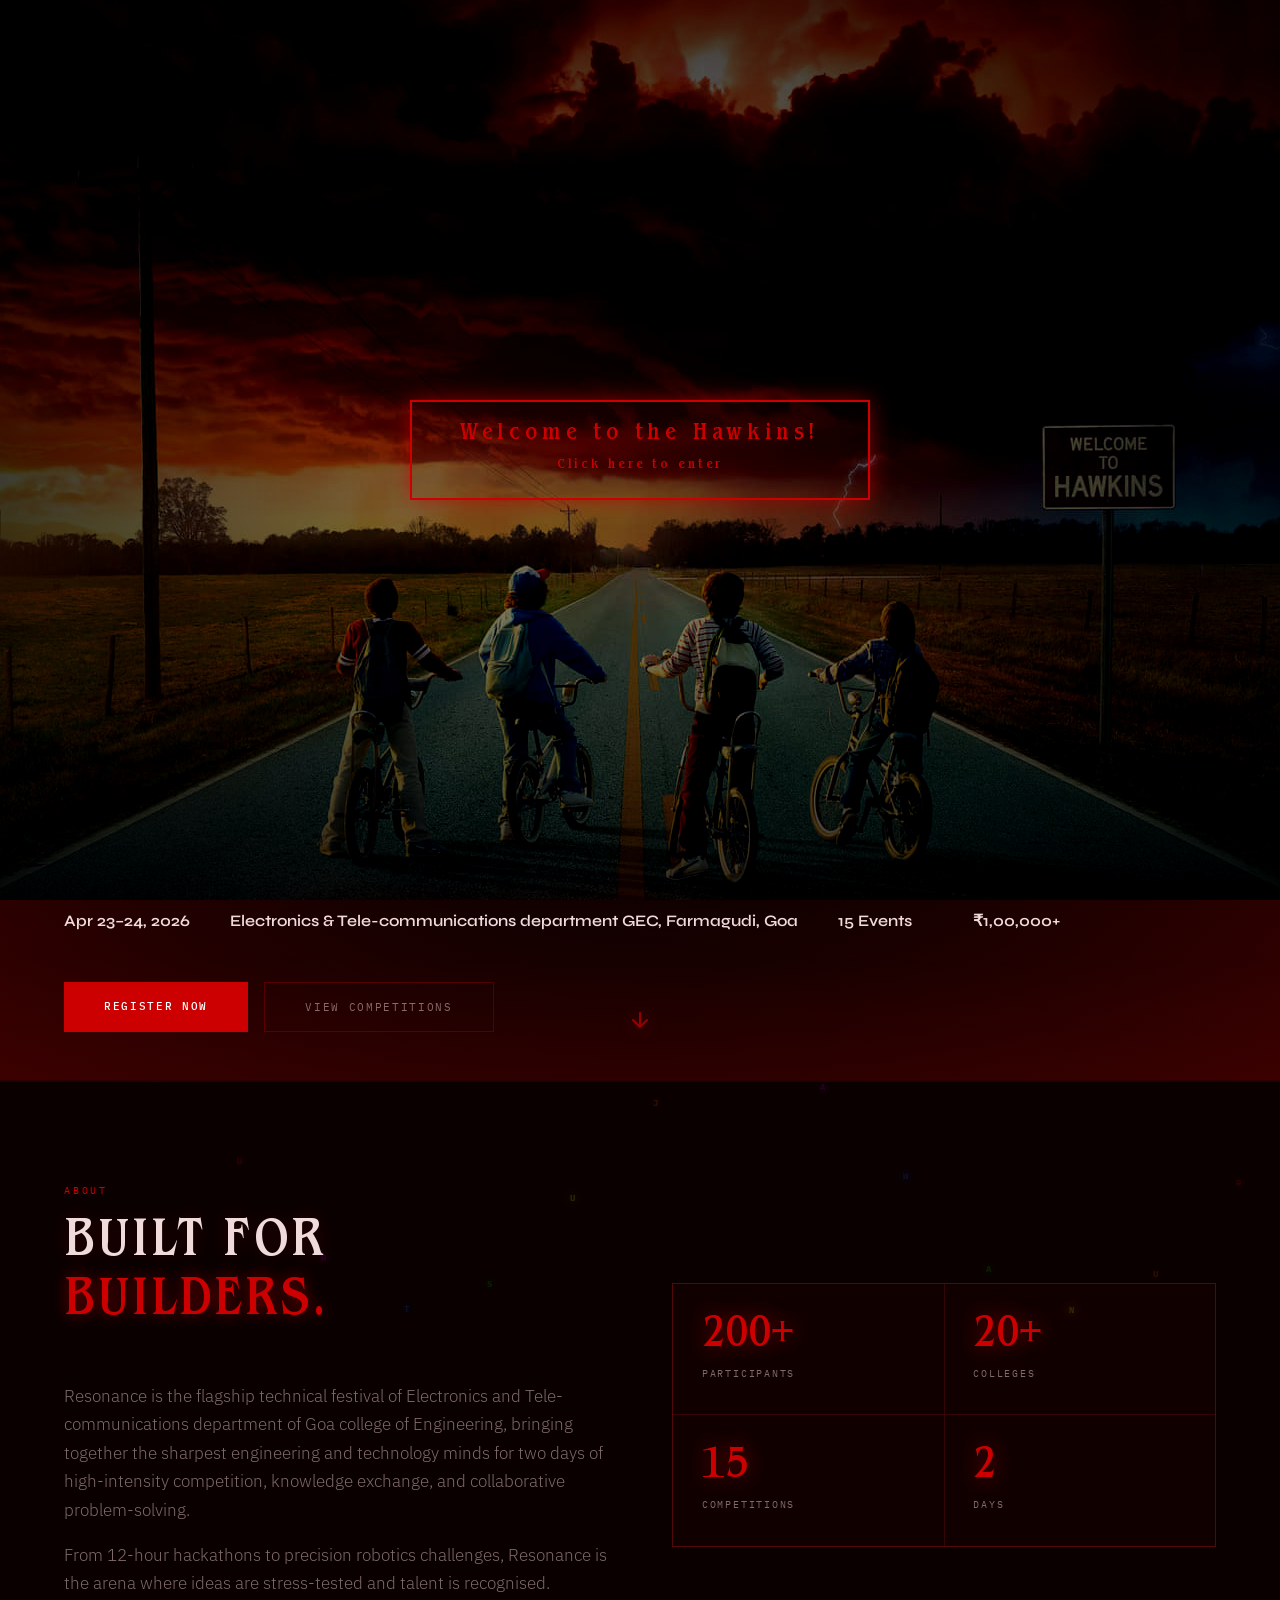
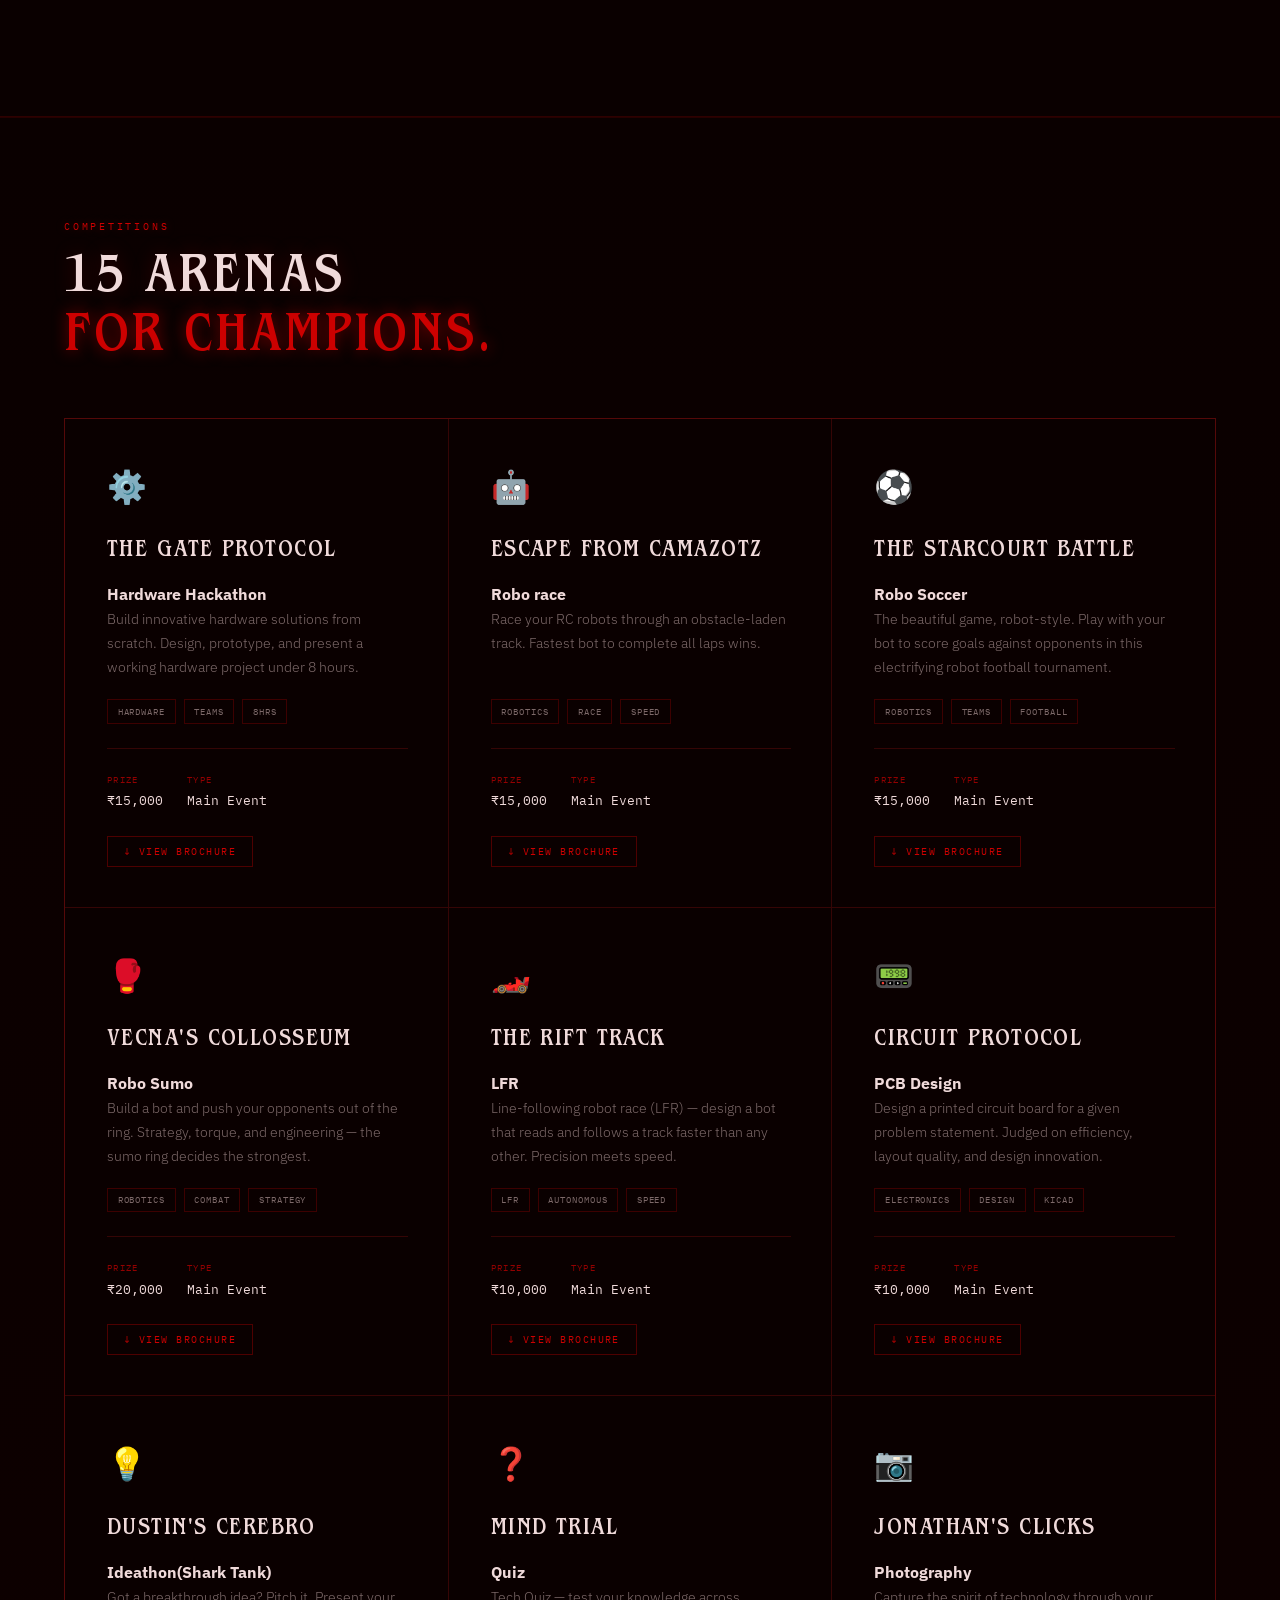
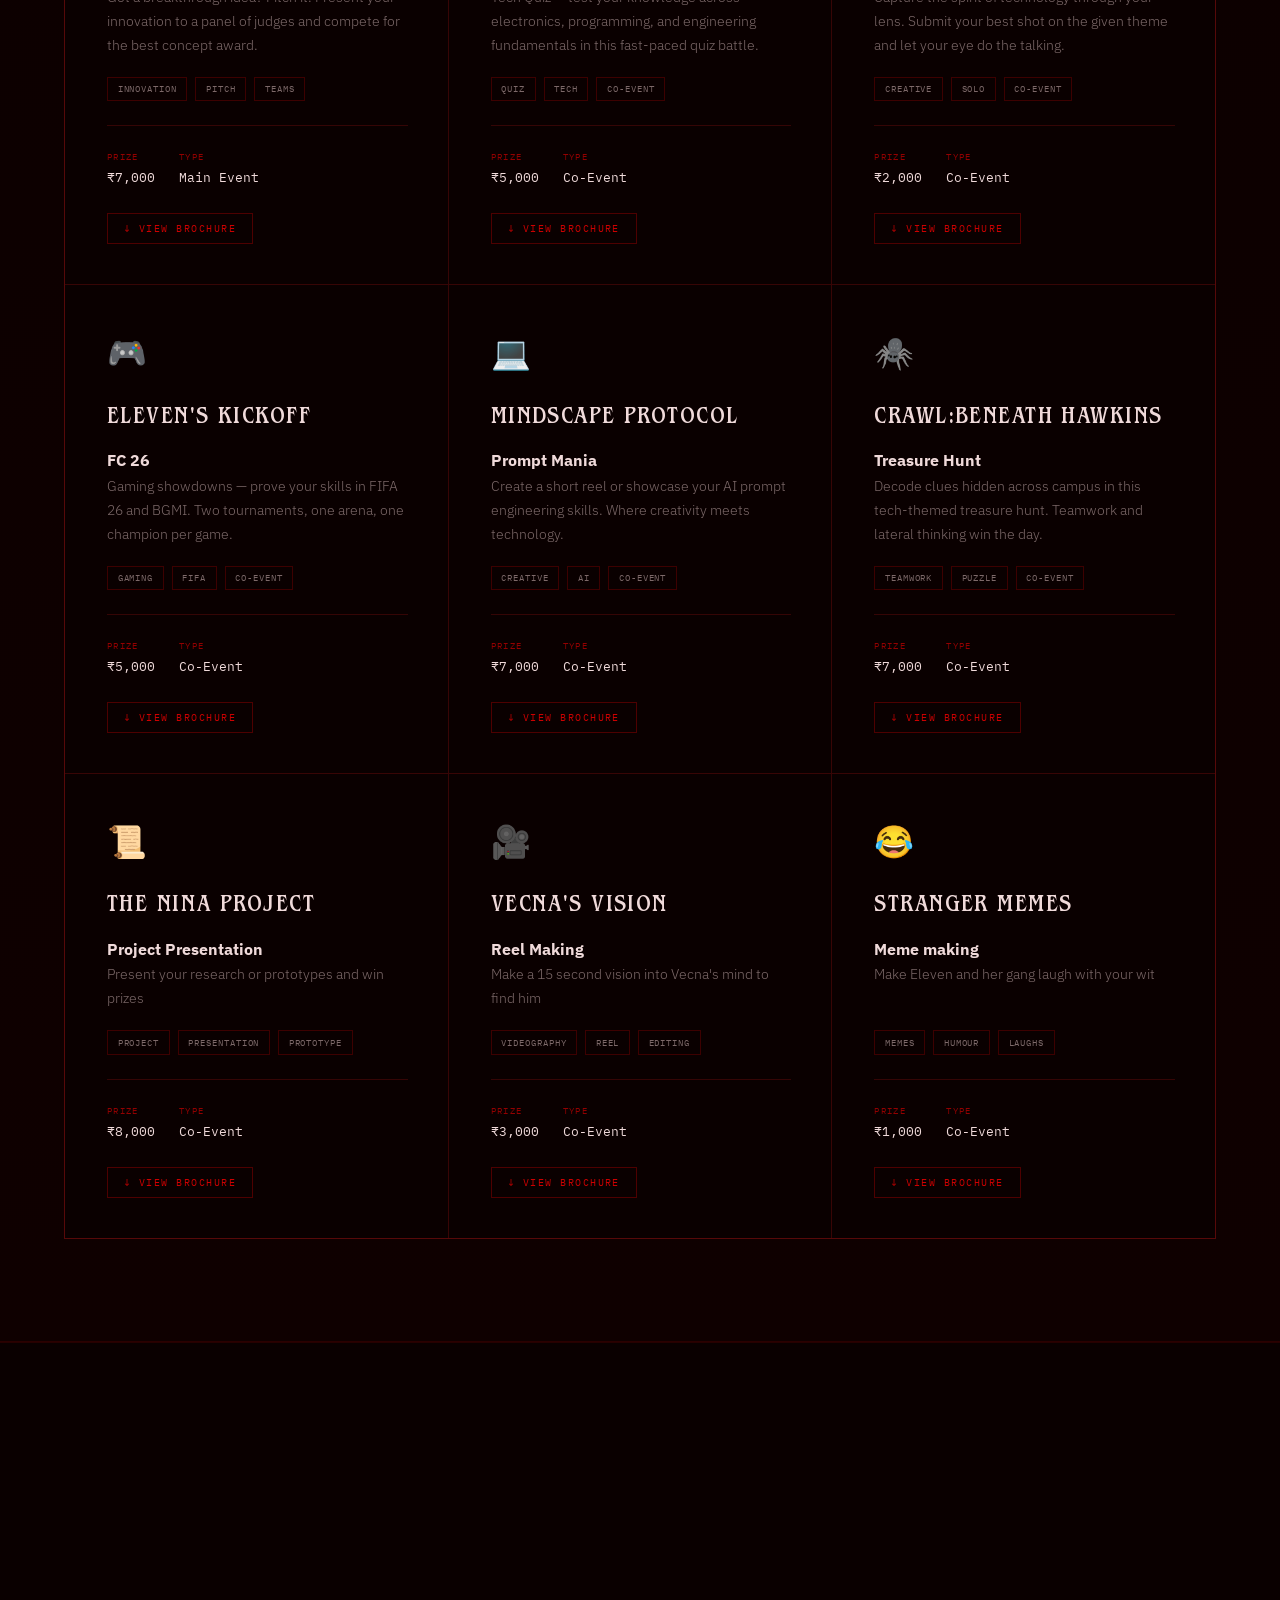
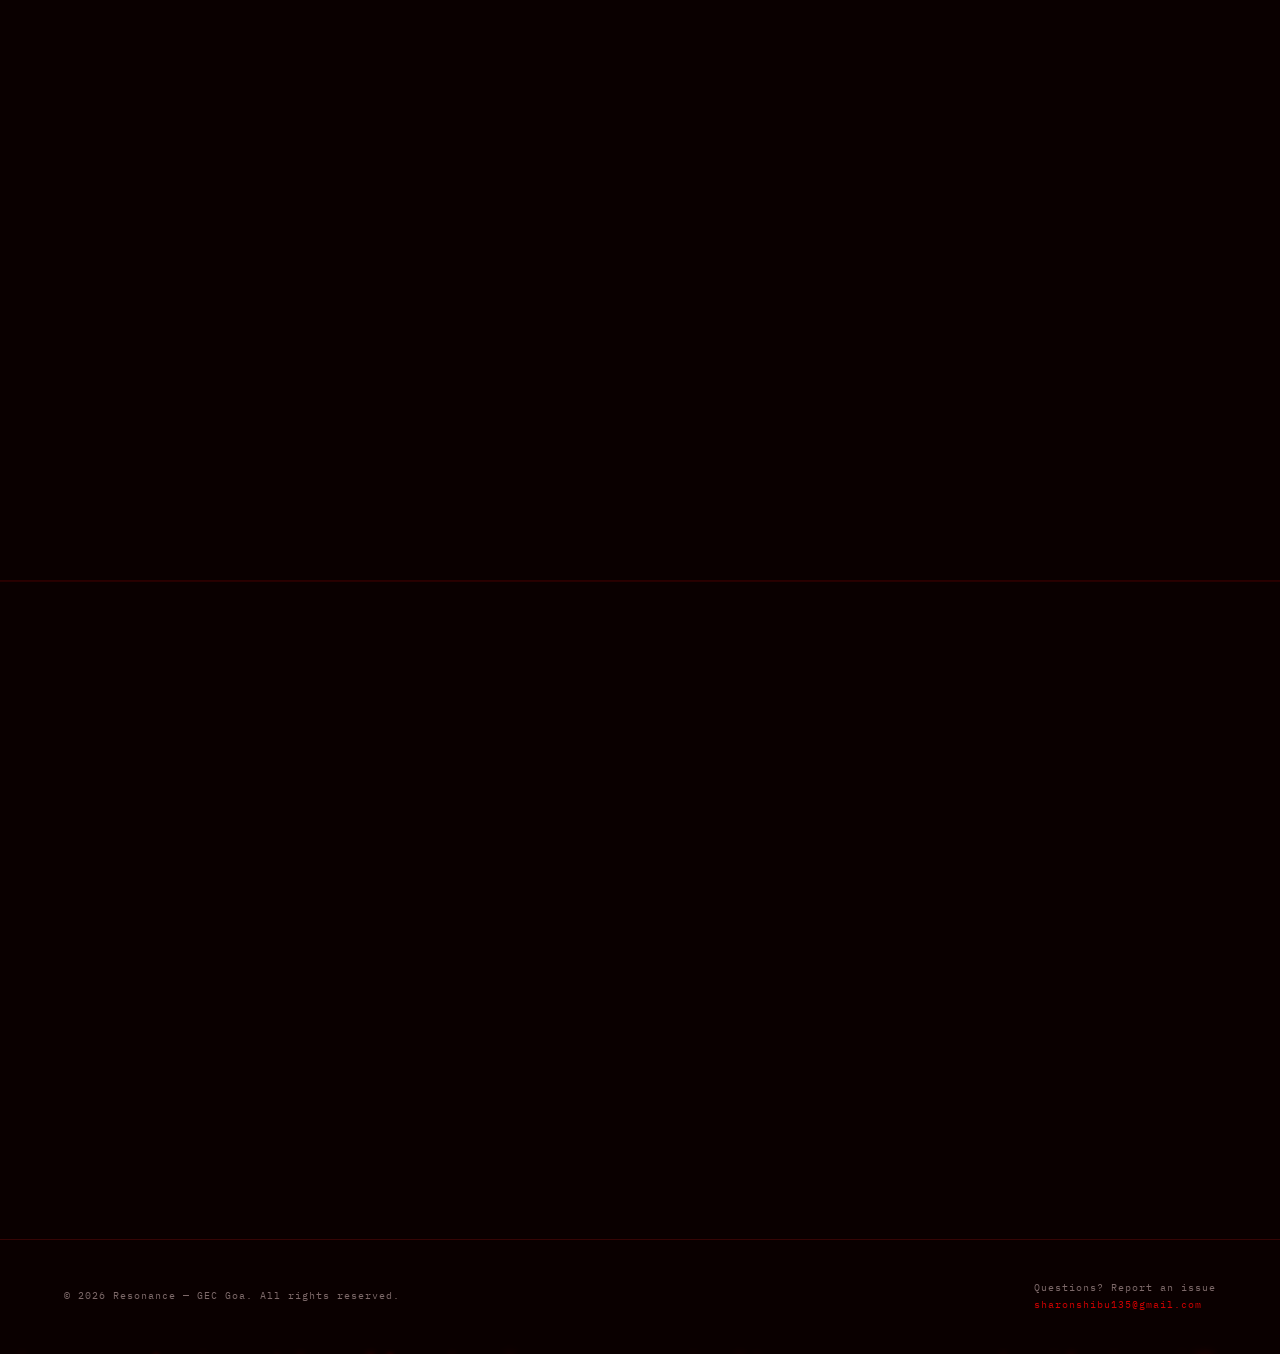
==== commit eb9f4195: "Add files via upload" ====
--- a/index.html
+++ b/index.html
@@ -32,6 +32,7 @@
 
 <canvas id="vine-canvas"></canvas>
 
+<input type="checkbox" id="nav-toggle" class="nav-toggle-checkbox" aria-hidden="true">
 <nav>
   <div class="nav-logo">Resonance<span>'26</span></div>
   <ul>
@@ -39,9 +40,24 @@
     <li><a href="#competitions">Competitions</a></li>
     <li><a href="#schedule">Schedule</a></li>
     <li><a href="#register">Register</a></li>
+    <li><a href="#sponsors">Our Sponsors</a></li>
   </ul>
   <a href="#register" class="nav-register">Register Now</a>
+  <label for="nav-toggle" class="nav-hamburger" aria-label="Toggle navigation">
+    <span></span><span></span><span></span>
+  </label>
 </nav>
+<div class="mobile-nav-overlay">
+  <label for="nav-toggle" class="overlay-close" aria-label="Close navigation">✕</label>
+  <div class="overlay-nav-logo">Resonance<span>'26</span></div>
+  <ul class="overlay-nav-links">
+    <li><a href="#about">About</a></li>
+    <li><a href="#competitions">Competitions</a></li>
+    <li><a href="#schedule">Schedule</a></li>
+    <li><a href="#register">Register Now</a></li>
+    <li><a href="#sponsors">Our Sponsors</a></li>
+  </ul>
+</div>
 
 <header>
   <div class="hero-video-wrap">
@@ -330,6 +346,7 @@
     </div>
   </div>
 </section>
+
 
 <section id="sponsors">
   <p class="sec-label reveal">Sponsors</p>
@@ -415,7 +432,7 @@
               <label class="checkbox-item"><input type="checkbox" value="pcb-design" data-fee="450"> <span>📟 PCB Design — &#8377;450</span></label>
               <label class="checkbox-item"><input type="checkbox" value="ideathon" data-fee="200"> <span>&#128161; Ideathon(Shark Tank) — &#8377;200</span></label>
               <label class="checkbox-item"><input type="checkbox" value="quizzards" data-fee="100"> <span>❓ Tech Quiz — &#8377;100</span></label>
-              <label class="checkbox-item"><input type="checkbox" value="treasure-hunt" data-fee="200"> <span>🕷️ Treasure Hunt — &#8377;200</span></label>
+              <label class="checkbox-item"><input type="checkbox" value="treasure-hunt" data-fee="150"> <span>🕷️ Treasure Hunt — &#8377;150</span></label>
               <label class="checkbox-item"><input type="checkbox" value="fifa26" data-fee="100"> <span>&#127918; FIFA 26 — &#8377;100</span></label>
               <label class="checkbox-item"><input type="checkbox" value="meme" data-fee="50"> <span>😂 Meme Making — &#8377;50</span></label>
               <label class="checkbox-item"><input type="checkbox" value="photography" data-fee="50"> <span>&#128247; Photography — &#8377;50</span></label>
@@ -444,7 +461,7 @@
  
           <div class="payment-methods">
             <div class="qr-block">
-              <p class="pay-instruction">Scan QR code on your upi app or use the UPI link below to complete payment</p>
+              <p class="pay-instruction">Scan QR code in your UPI app or use the UPI link below to complete payment</p>
               <!-- QR code placeholder — replace src with your actual QR image -->
               <div class="qr-placeholder" id="qr-container"></div>
               <div class="upi-link-block">
@@ -484,7 +501,7 @@
         <div class="reg-success" id="reg-success" style="display:none;">
           <div class="icon">&#10022;</div>
           <h3>You're In.</h3>
-          <p>Registration received! Your screenshot is under review. Join in to your Whatsapp groups for further instructions.</p>
+          <p>Registration received! Your screenshot is under review. Join your WhatsApp groups for further instructions.</p>
           <div class="wa-links-section" id="wa-links-section">
             <p class="wa-links-title">&#128172; Join your event WhatsApp groups:</p>
             <div class="wa-links-grid" id="wa-links-grid">
@@ -506,4 +523,4 @@
 
 <script src="script.js"></script>
 </body>
-</html>
+</html>
--- a/style.css
+++ b/style.css
@@ -1170,9 +1170,163 @@
   color: var(--st-red);
 }
 
+/* ── HAMBURGER + MOBILE NAV OVERLAY ── */
+
+/* Hidden checkbox — pure CSS toggle mechanism */
+.nav-toggle-checkbox {
+  display: none;
+}
+
+/* Hamburger icon — hidden on desktop */
+.nav-hamburger {
+  display: none;
+  flex-direction: column;
+  justify-content: center;
+  align-items: center;
+  gap: 5px;
+  width: 38px;
+  height: 38px;
+  cursor: pointer;
+  z-index: 1001;
+  position: relative;
+  flex-shrink: 0;
+}
+
+.nav-hamburger span {
+  display: block;
+  width: 22px;
+  height: 2px;
+  background: var(--st-red);
+  border-radius: 2px;
+  transition: transform 0.3s ease, opacity 0.3s ease, width 0.3s ease;
+  transform-origin: center;
+  box-shadow: 0 0 6px var(--st-glow);
+}
+
+/* Mobile nav overlay — hidden by default */
+.mobile-nav-overlay {
+  display: none;
+  position: fixed;
+  inset: 0;
+  z-index: 1000;
+  background: var(--st-red);
+  flex-direction: column;
+  justify-content: center;
+  align-items: center;
+  gap: 0;
+  opacity: 0;
+  visibility: hidden;
+  filter: brightness(0.5);
+  transition: opacity 0.35s ease, visibility 0.35s ease;
+  /* Subtle scanline texture over the red */
+  background-image:
+    repeating-linear-gradient(
+      0deg,
+      transparent,
+      transparent 3px,
+      rgba(0,0,0,0.08) 3px,
+      rgba(0,0,0,0.08) 6px
+    );
+}
+
+.overlay-close {
+  position: absolute;
+  top: 1.6rem;
+  right: 1.8rem;
+  font-family: var(--mono);
+  font-size: 1.4rem;
+  color: #0a0000;
+  cursor: pointer;
+  opacity: 0.7;
+  transition: opacity 0.2s;
+  line-height: 1;
+  letter-spacing: 0;
+}
+.overlay-close:hover { opacity: 1; }
+
+.overlay-nav-logo {
+  font-family: 'ITC Benguiat', Georgia, serif;
+  font-weight: 400;
+  font-size: 2rem;
+  letter-spacing: 0.12em;
+  text-transform: uppercase;
+  color: #0a0000;
+  margin-bottom: 3rem;
+  text-align: center;
+}
+.overlay-nav-logo span {
+  opacity: 0.5;
+  font-size: 0.75rem;
+  font-family: var(--mono);
+  margin-left: 0.4rem;
+}
+
+.overlay-nav-links {
+  list-style: none;
+  display: flex;
+  flex-direction: column;
+  align-items: center;
+  gap: 0;
+  width: 100%;
+}
+
+.overlay-nav-links li {
+  width: 100%;
+  border-top: 1px solid rgba(0,0,0,0.12);
+}
+.overlay-nav-links li:last-child {
+  border-bottom: 1px solid rgba(0,0,0,0.12);
+}
+
+.overlay-nav-links a {
+  display: block;
+  width: 100%;
+  padding: 1.2rem 2.5rem;
+  font-family: var(--mono);
+  font-size: 0.78rem;
+  letter-spacing: 0.22em;
+  text-transform: uppercase;
+  text-decoration: none;
+  color: #0a0000;
+  text-align: center;
+  transition: background 0.18s ease, letter-spacing 0.18s ease;
+}
+.overlay-nav-links a:hover {
+  background: rgba(0,0,0,0.1);
+  letter-spacing: 0.3em;
+}
+
 /* ── RESPONSIVE ── */
 @media (max-width: 860px) {
+  /* Hide desktop nav links and register button */
   nav ul { display: none; }
+  .nav-register { display: none; }
+
+  /* Show the hamburger */
+  .nav-hamburger { display: flex; }
+
+  /* Show overlay as flex when checkbox is checked */
+  .mobile-nav-overlay { display: flex; }
+  .nav-toggle-checkbox:checked ~ .mobile-nav-overlay {
+    opacity: 1;
+    visibility: visible;
+  }
+
+  /* Animate hamburger lines → X when open */
+  .nav-toggle-checkbox:checked ~ nav .nav-hamburger span:nth-child(1) {
+    transform: translateY(7px) rotate(45deg);
+  }
+  .nav-toggle-checkbox:checked ~ nav .nav-hamburger span:nth-child(2) {
+    opacity: 0;
+    width: 0;
+  }
+  .nav-toggle-checkbox:checked ~ nav .nav-hamburger span:nth-child(3) {
+    transform: translateY(-7px) rotate(-45deg);
+  }
+
+  /* Close overlay links (clicking any nav link closes the menu via label trick won't work,
+     so we rely on navigation itself causing page scroll which naturally hides it) */
+
   .about-layout, .reg-layout { grid-template-columns: 1fr; gap: 2.5rem; }
   .brochure-grid { grid-template-columns: 1fr; }
   .sched-item { grid-template-columns: 90px 1fr; }
@@ -1260,4 +1414,4 @@
   }
   .fee-summary strong { color: #7aaaff; font-size: 1rem; }
 
-}
+}
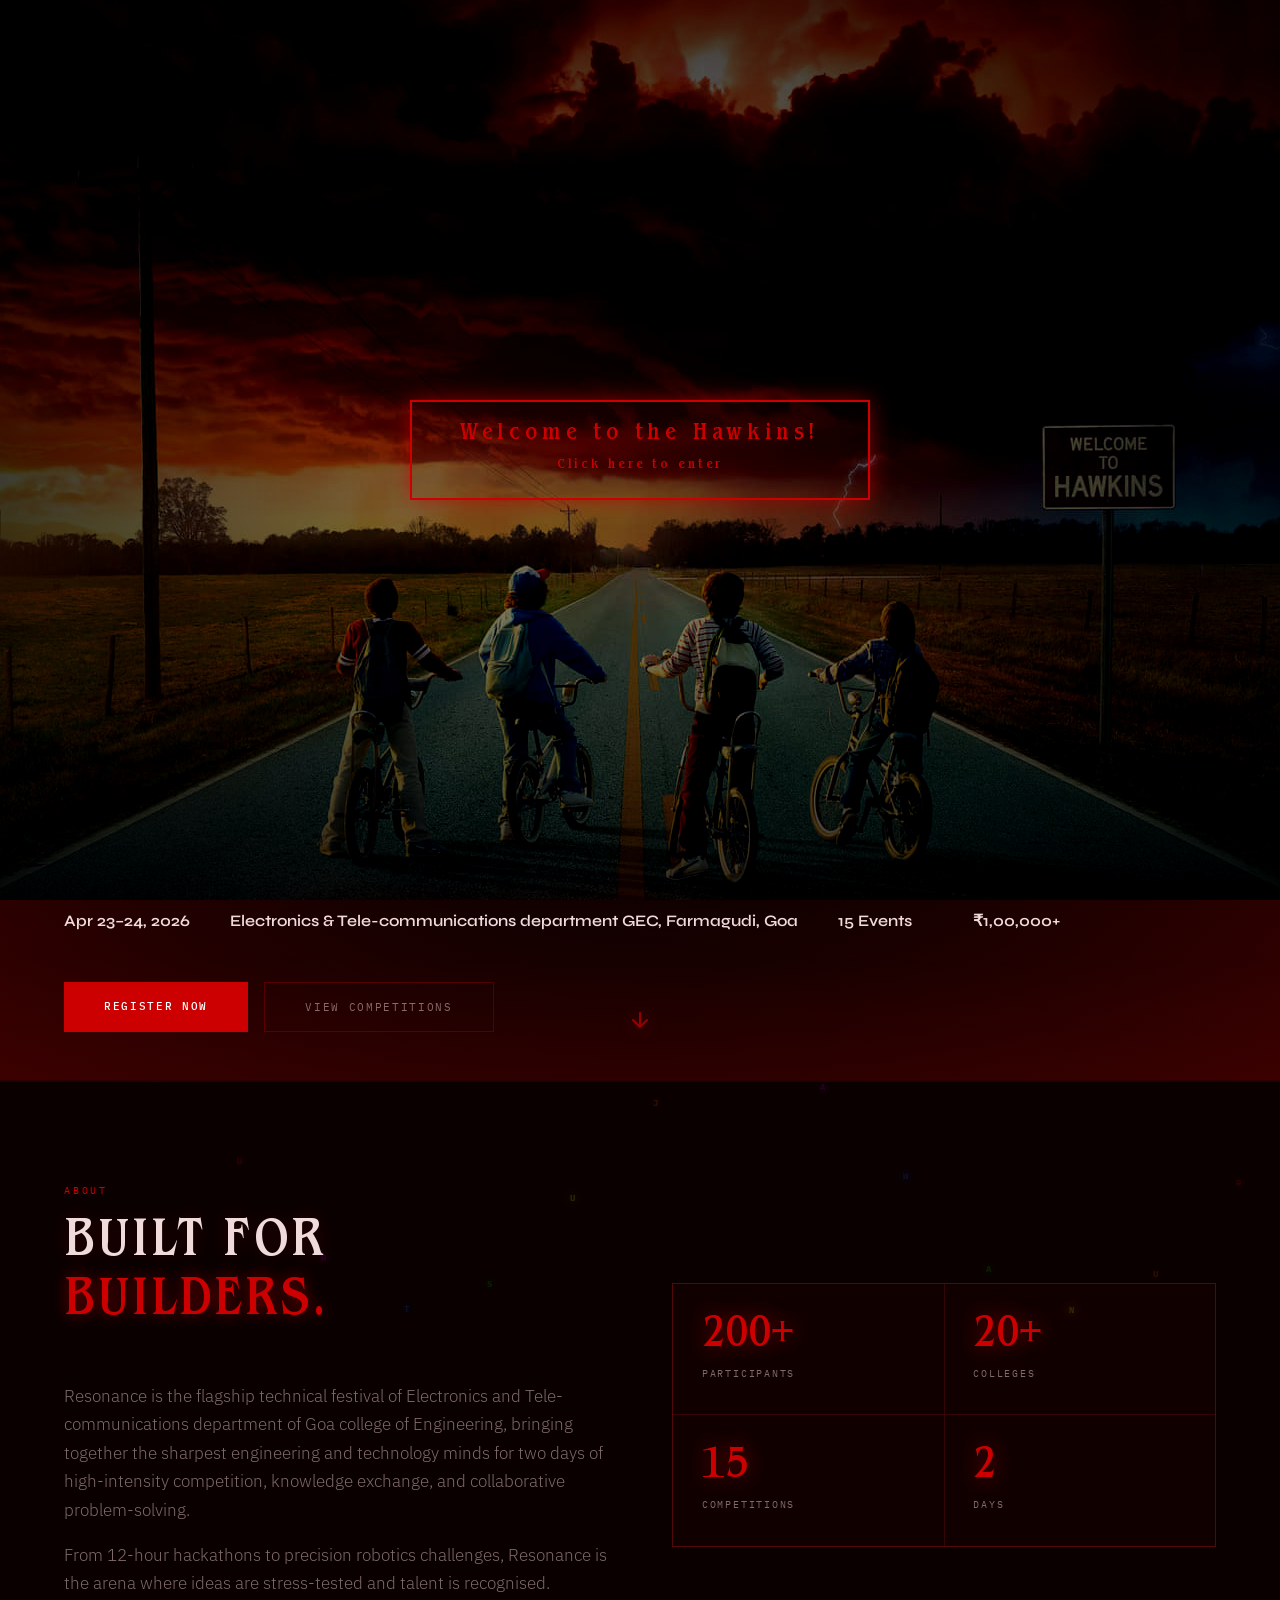
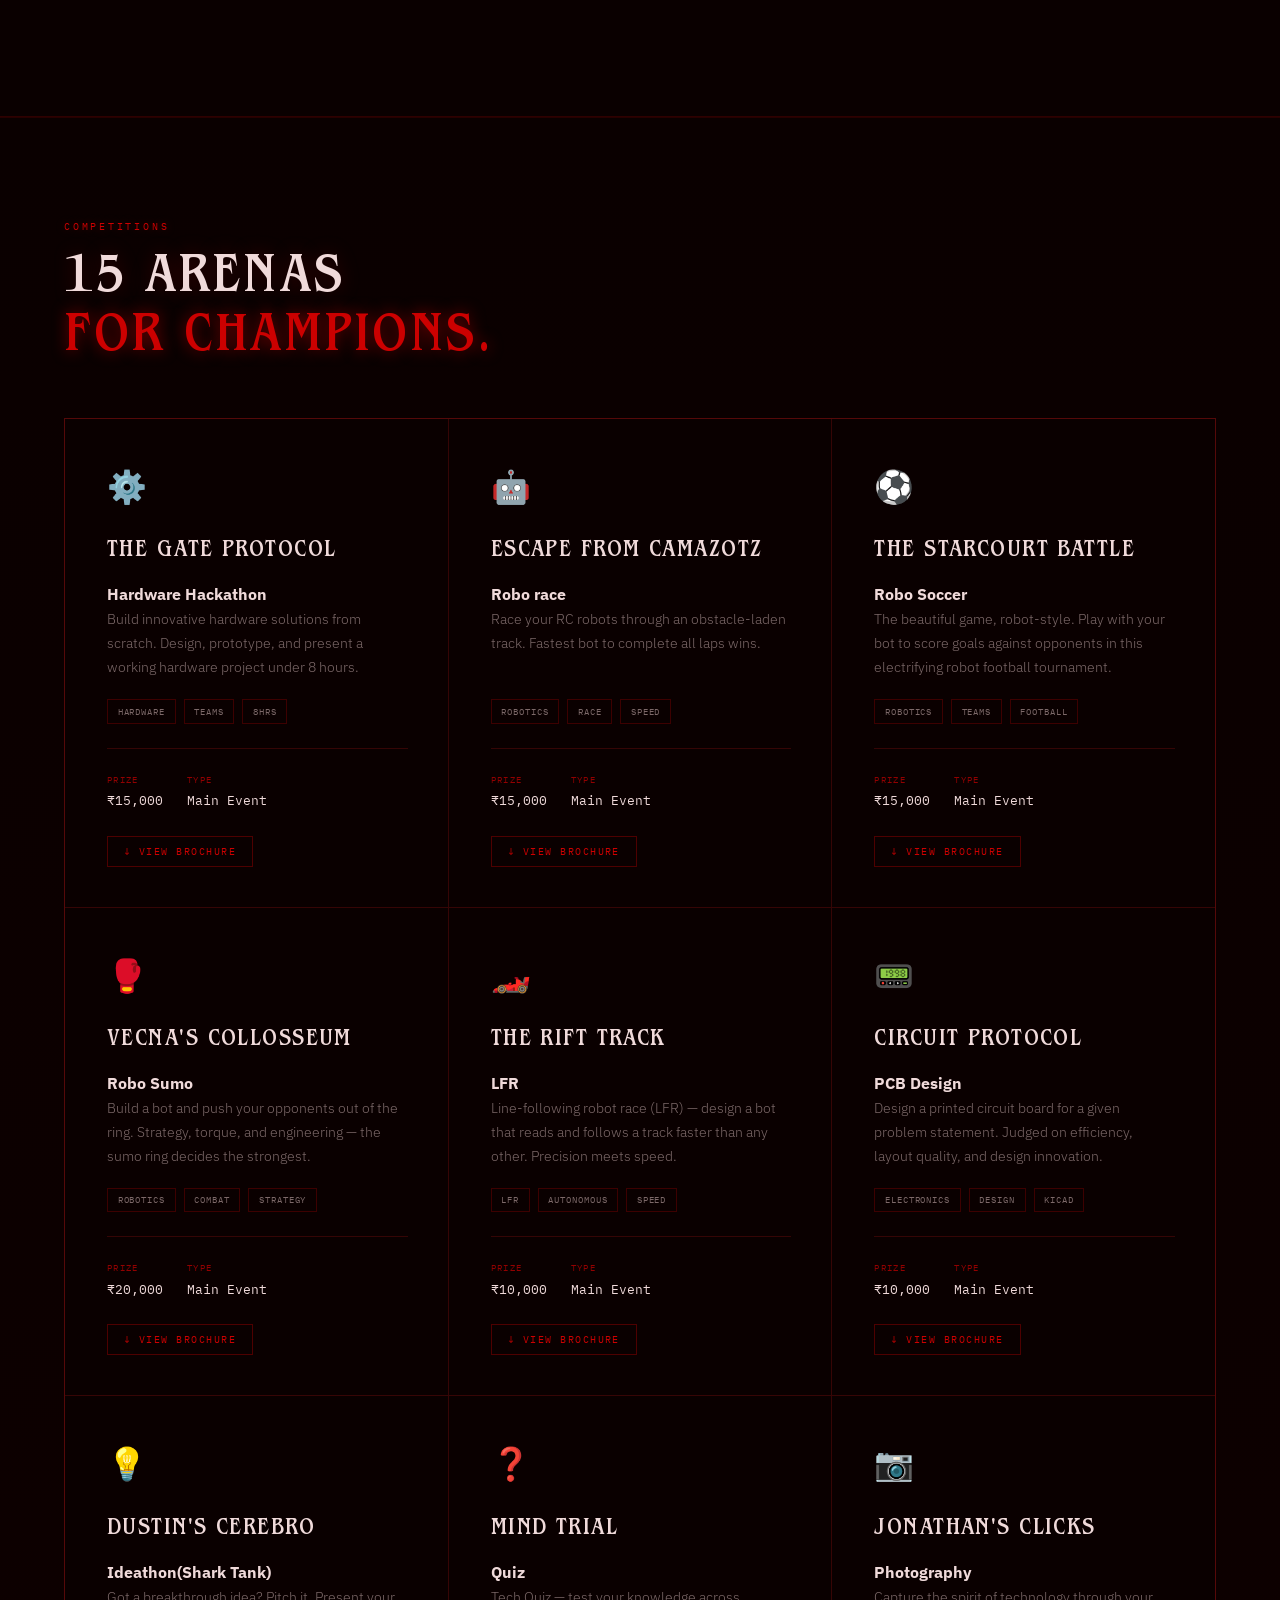
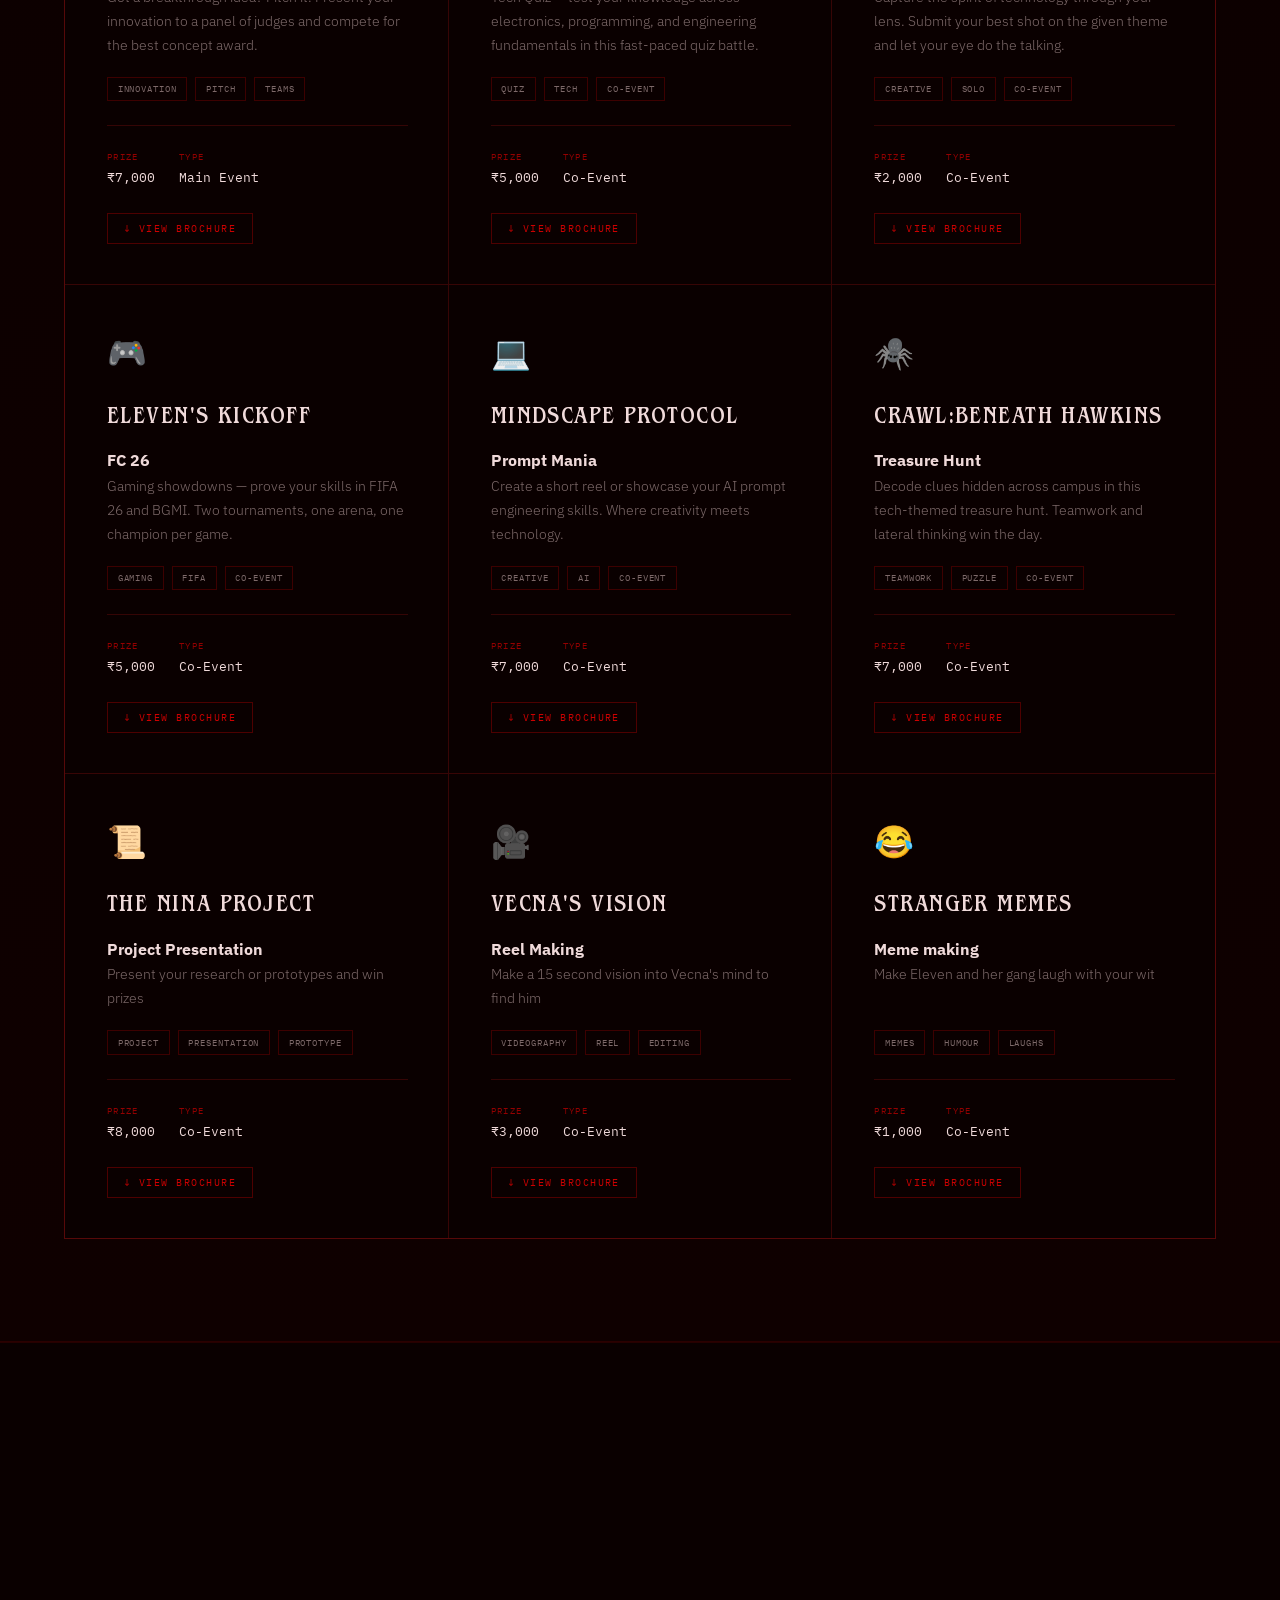
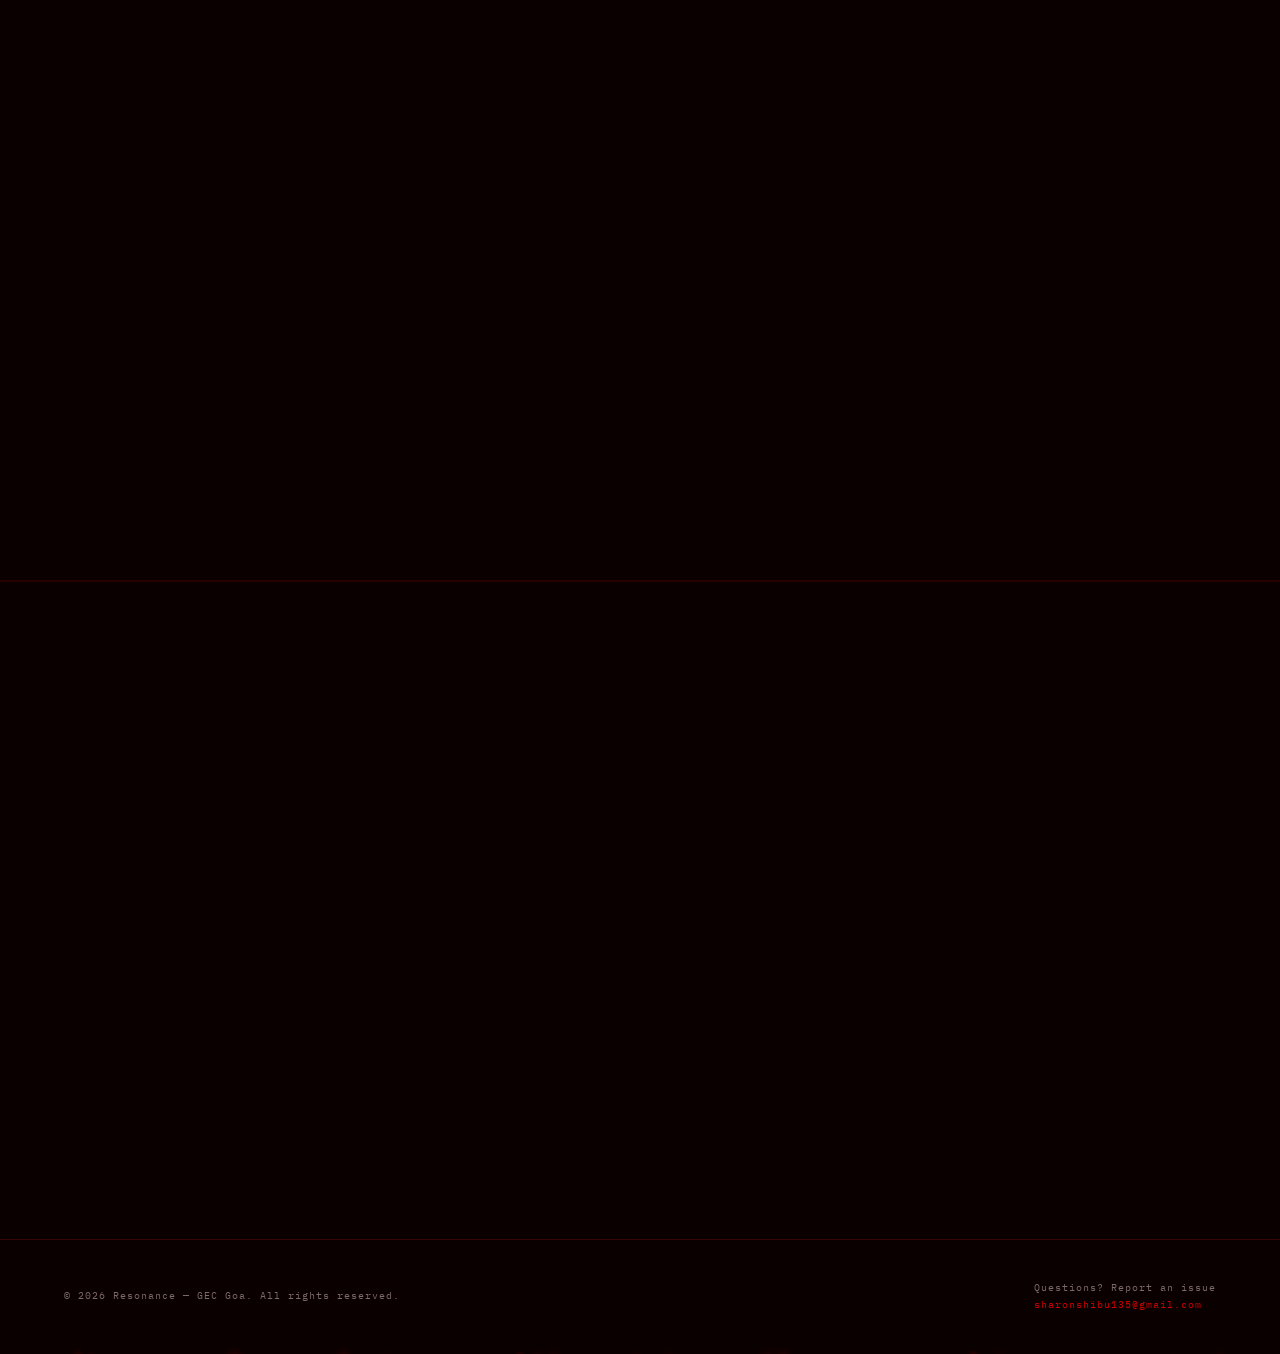
==== commit ea4a1933: "Update index.html" ====
--- a/index.html
+++ b/index.html
@@ -432,7 +432,7 @@
               <label class="checkbox-item"><input type="checkbox" value="pcb-design" data-fee="450"> <span>📟 PCB Design — &#8377;450</span></label>
               <label class="checkbox-item"><input type="checkbox" value="ideathon" data-fee="200"> <span>&#128161; Ideathon(Shark Tank) — &#8377;200</span></label>
               <label class="checkbox-item"><input type="checkbox" value="quizzards" data-fee="100"> <span>❓ Tech Quiz — &#8377;100</span></label>
-              <label class="checkbox-item"><input type="checkbox" value="treasure-hunt" data-fee="150"> <span>🕷️ Treasure Hunt — &#8377;150</span></label>
+              <label class="checkbox-item"><input type="checkbox" value="treasure-hunt" data-fee="200"> <span>🕷️ Treasure Hunt — &#8377;200</span></label>
               <label class="checkbox-item"><input type="checkbox" value="fifa26" data-fee="100"> <span>&#127918; FIFA 26 — &#8377;100</span></label>
               <label class="checkbox-item"><input type="checkbox" value="meme" data-fee="50"> <span>😂 Meme Making — &#8377;50</span></label>
               <label class="checkbox-item"><input type="checkbox" value="photography" data-fee="50"> <span>&#128247; Photography — &#8377;50</span></label>
@@ -523,4 +523,4 @@
 
 <script src="script.js"></script>
 </body>
-</html>+</html>
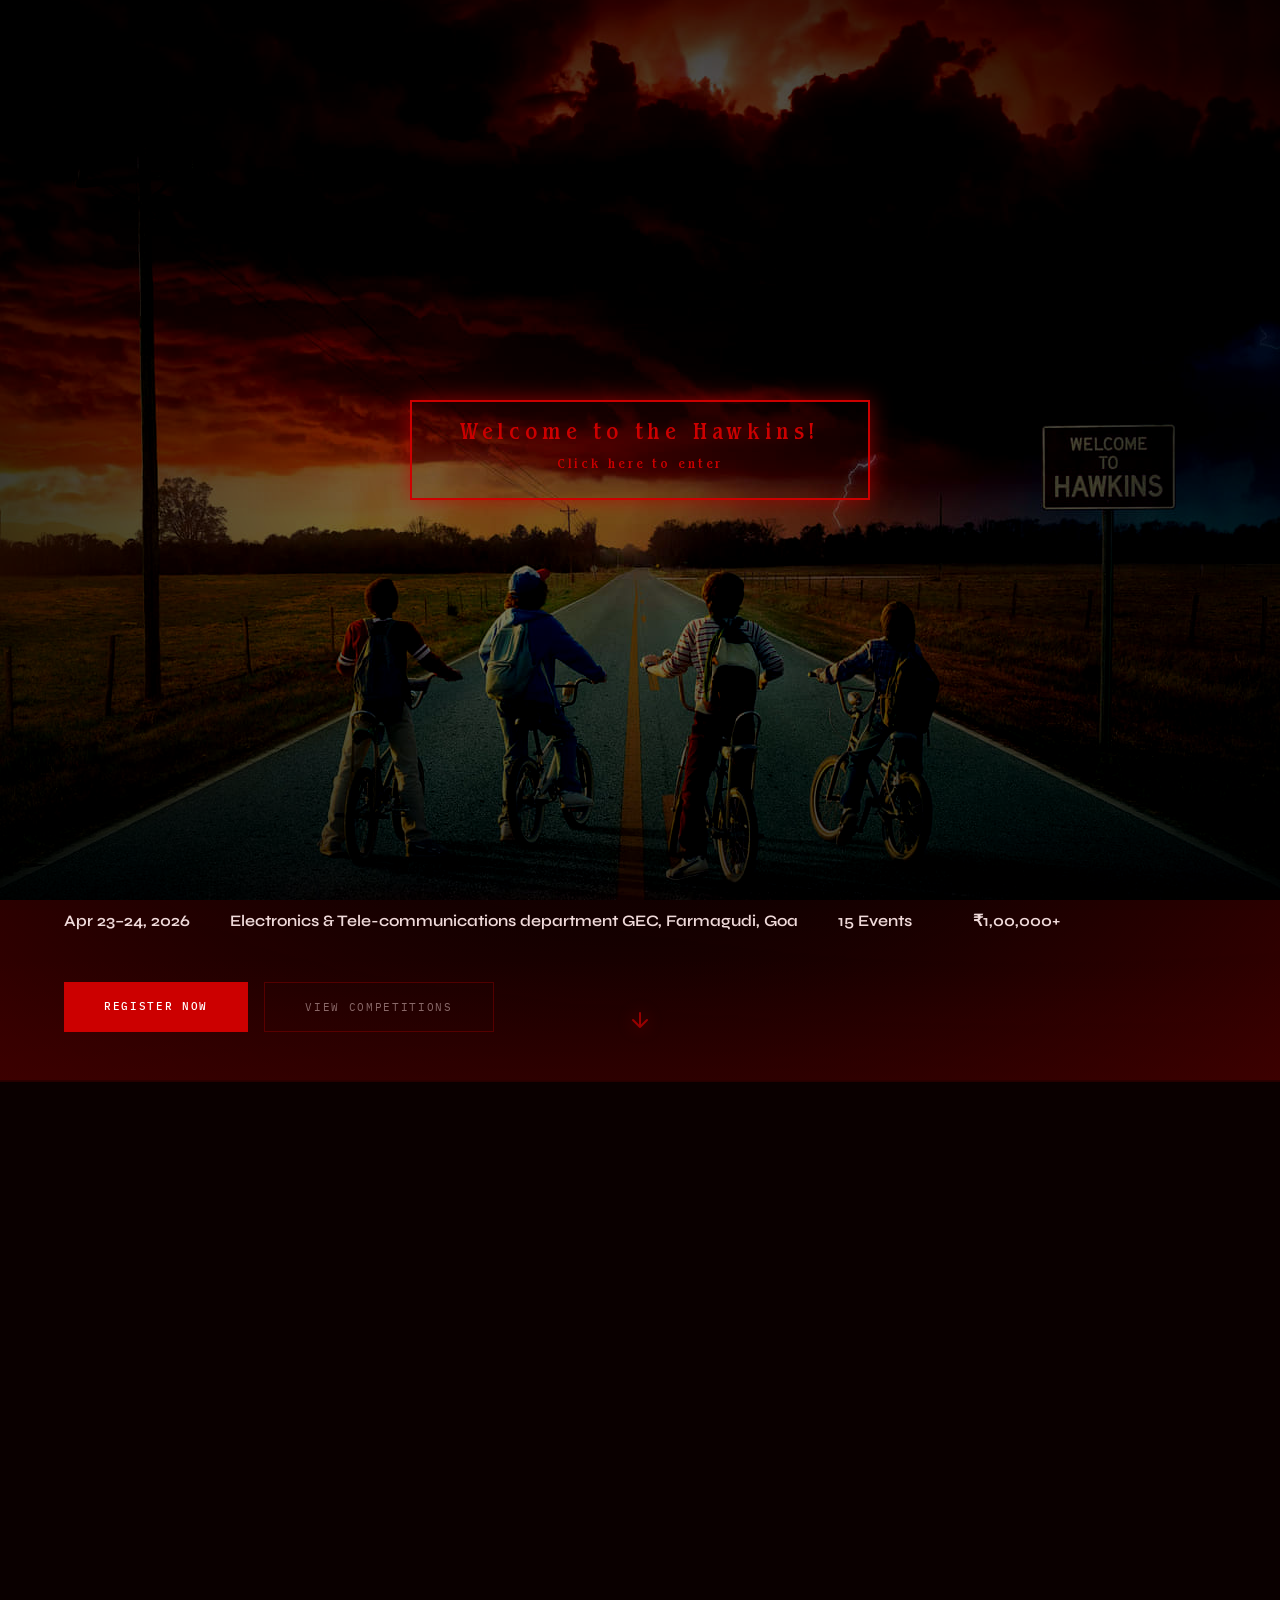
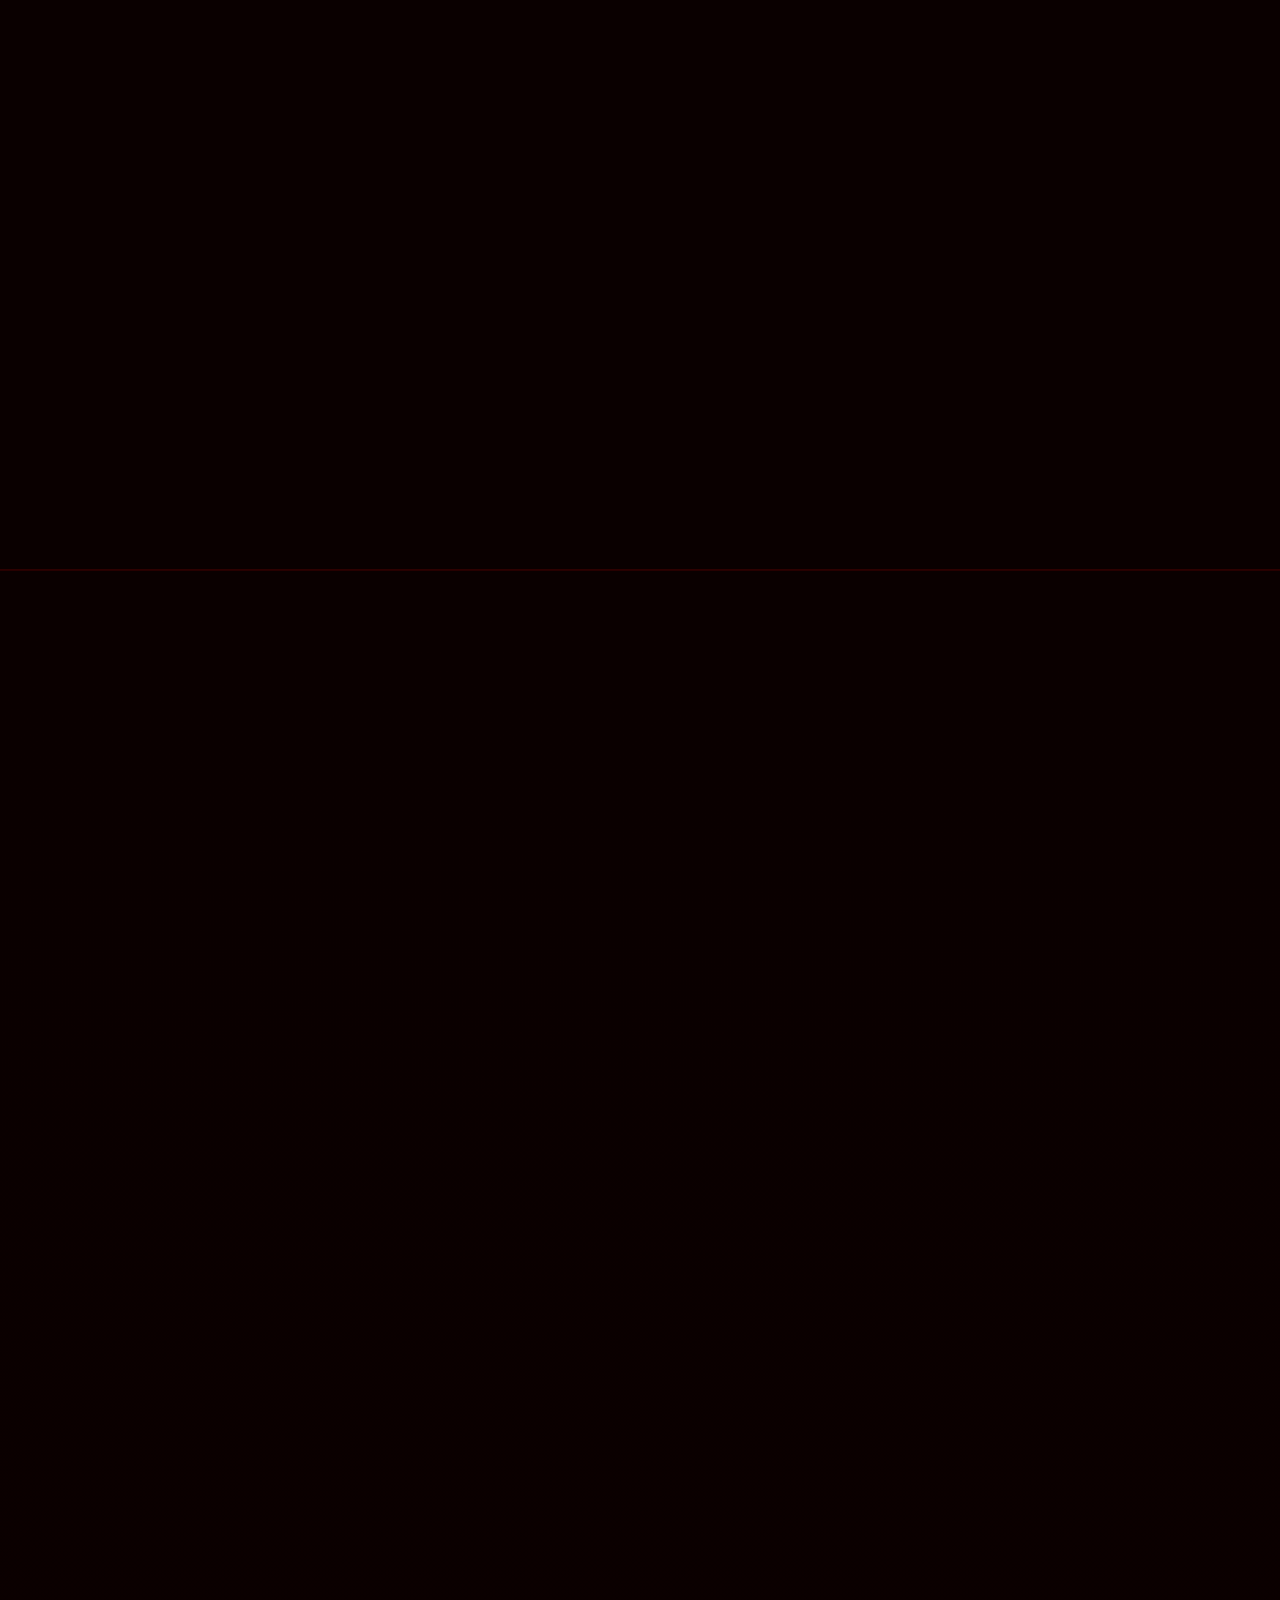
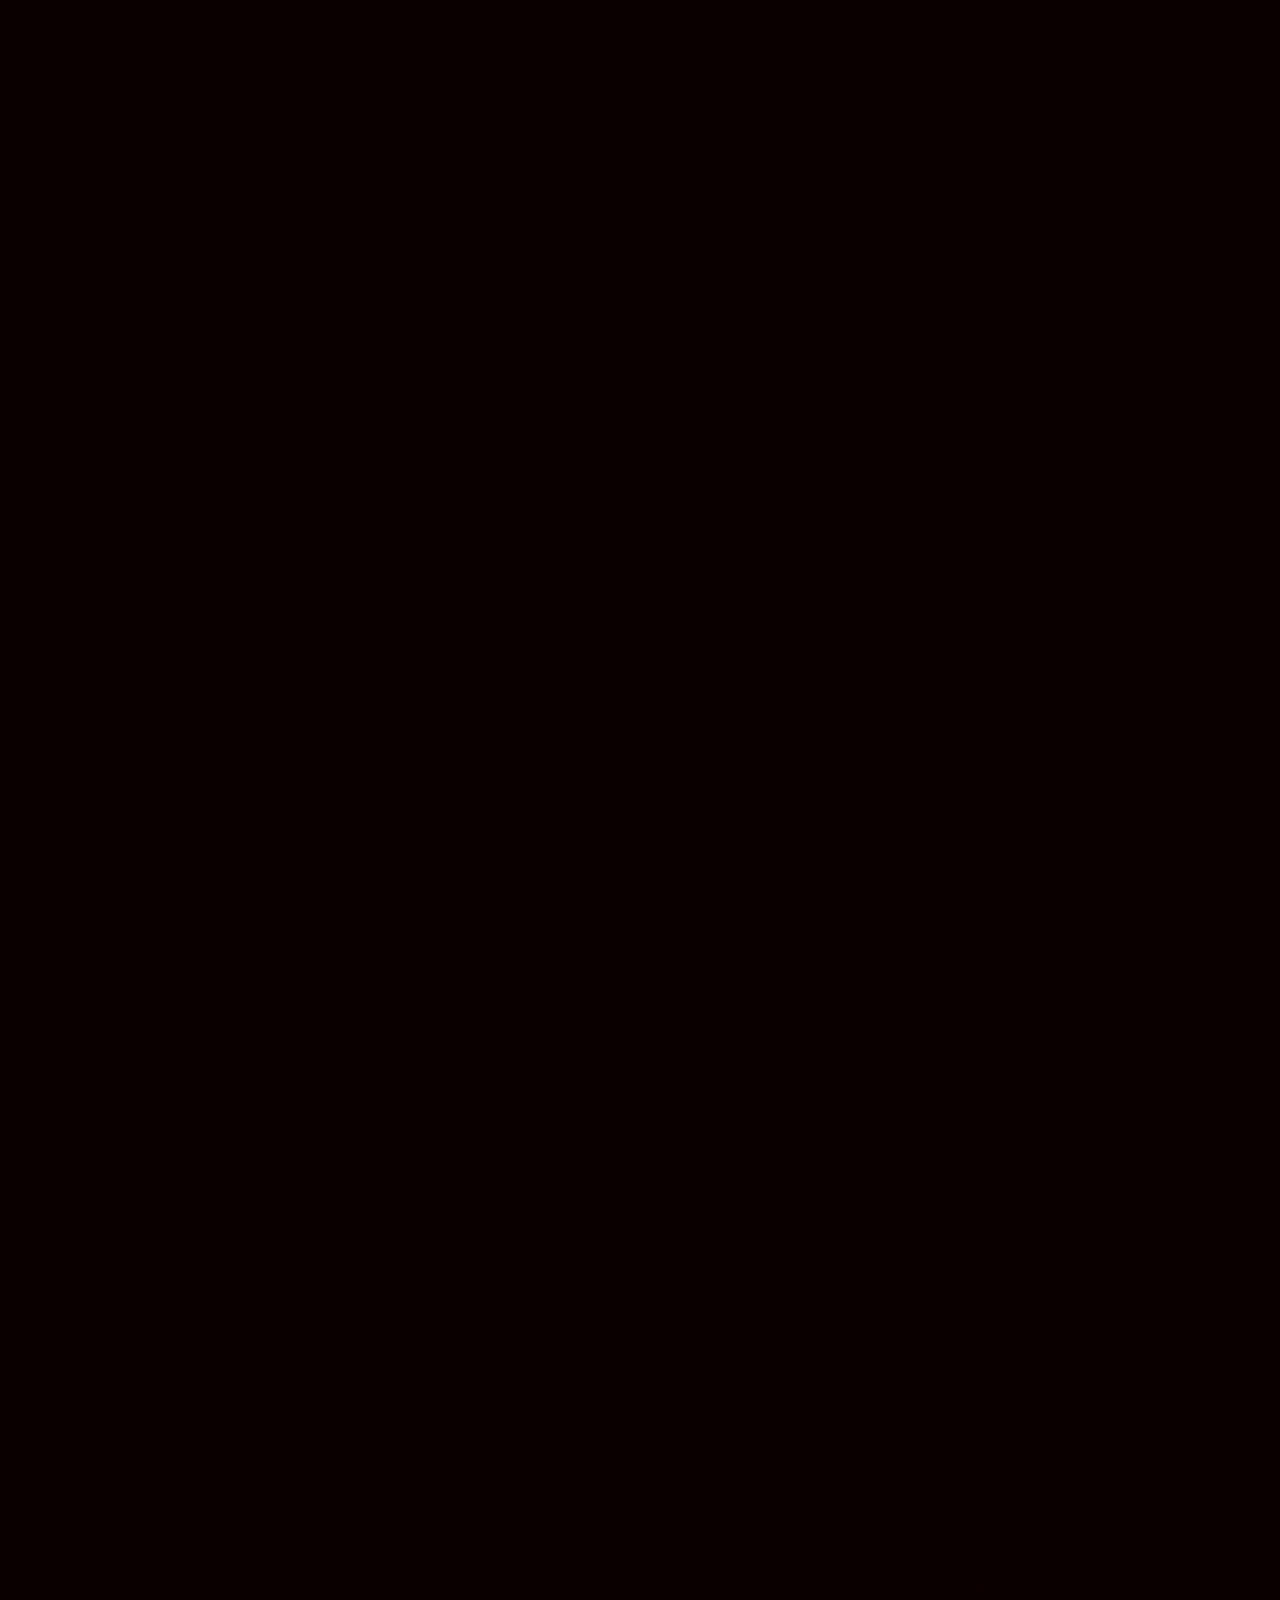
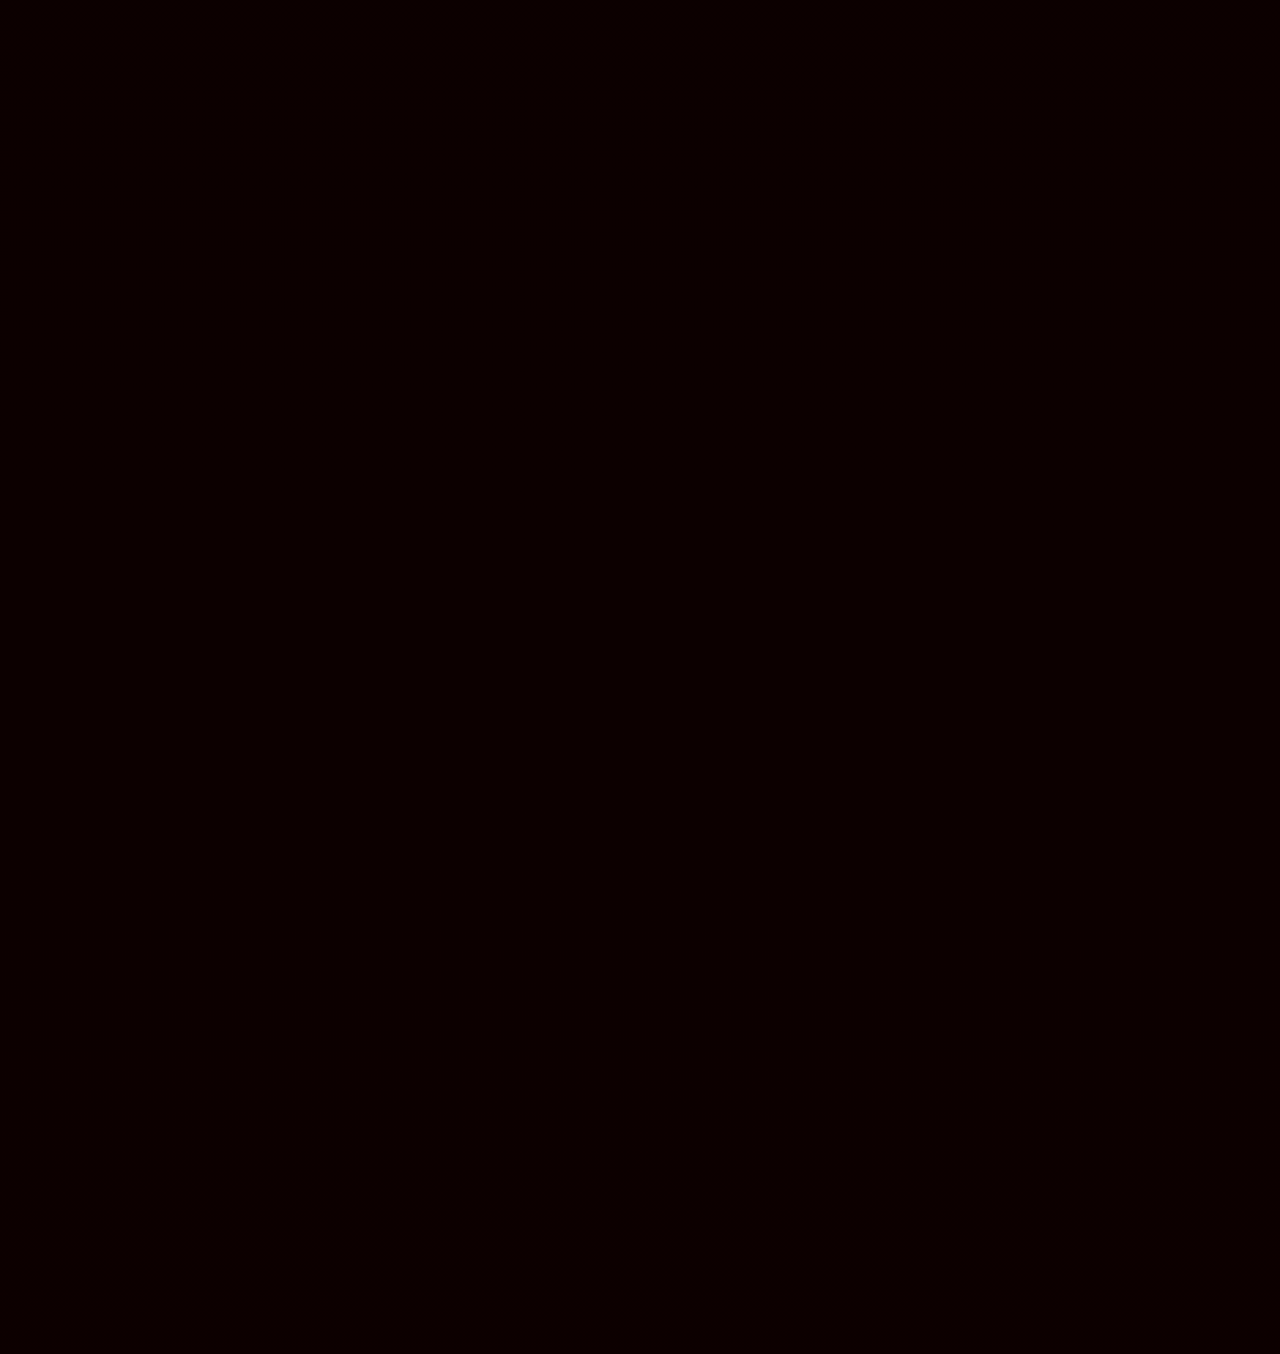
==== commit c19d0189: "Update index.html" ====
--- a/index.html
+++ b/index.html
@@ -467,7 +467,7 @@
               <div class="upi-link-block">
                 <p class="pay-instruction" style="margin-top:1.2rem;">Or pay via UPI link:</p>
                 <!-- Replace href with actual UPI deeplink e.g. upi://pay?pa=yourId@upi&pn=ASSETS&am=AMOUNT -->
-                <a href="shibusharon181@okhdfcbank" id="upi-pay-link" class="btn-upi-pay" target="_blank" rel="noopener">
+                <a id="upi-pay-link" class="btn-upi-pay" target="_blank" rel="noopener">
                   &#128241; Open UPI App to Pay
                 </a>
                 <p class="upi-note">UPI ID: <strong id="upi-id-display">PLACEHOLDER@upi</strong></p>
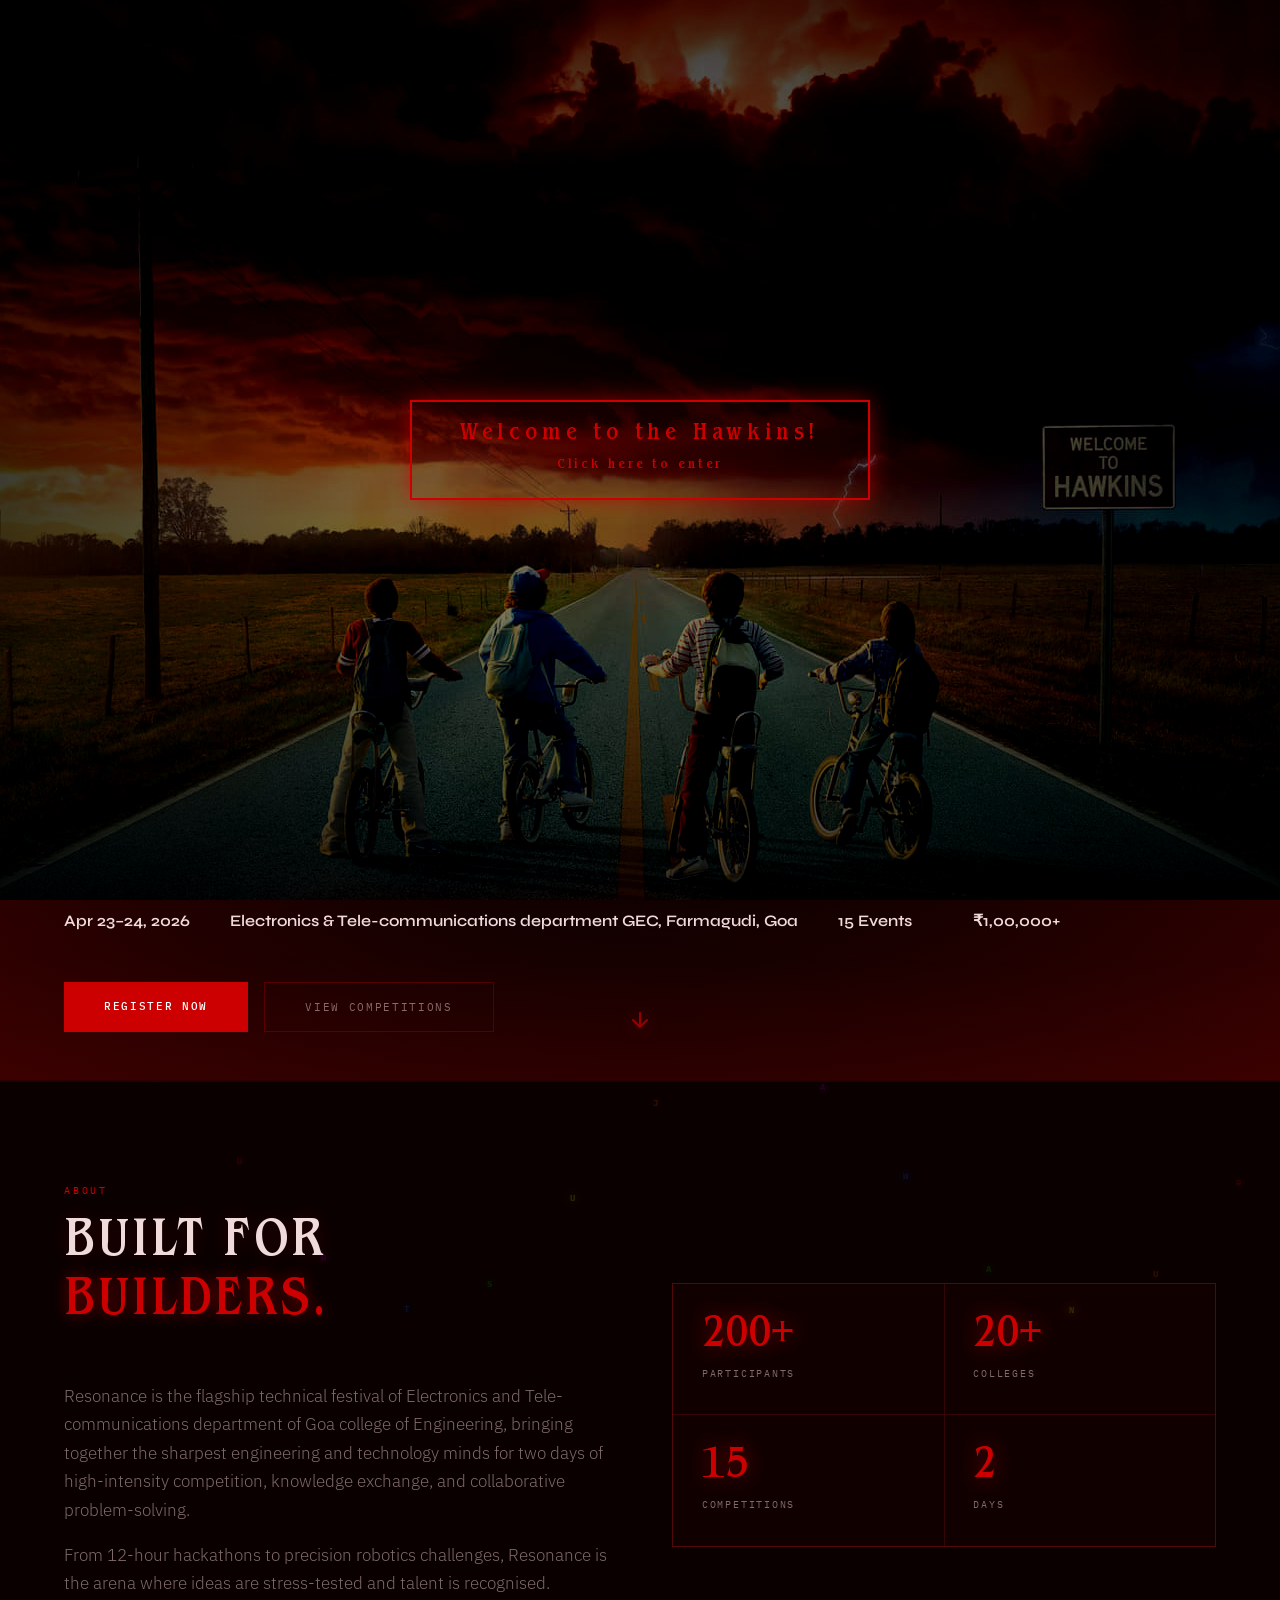
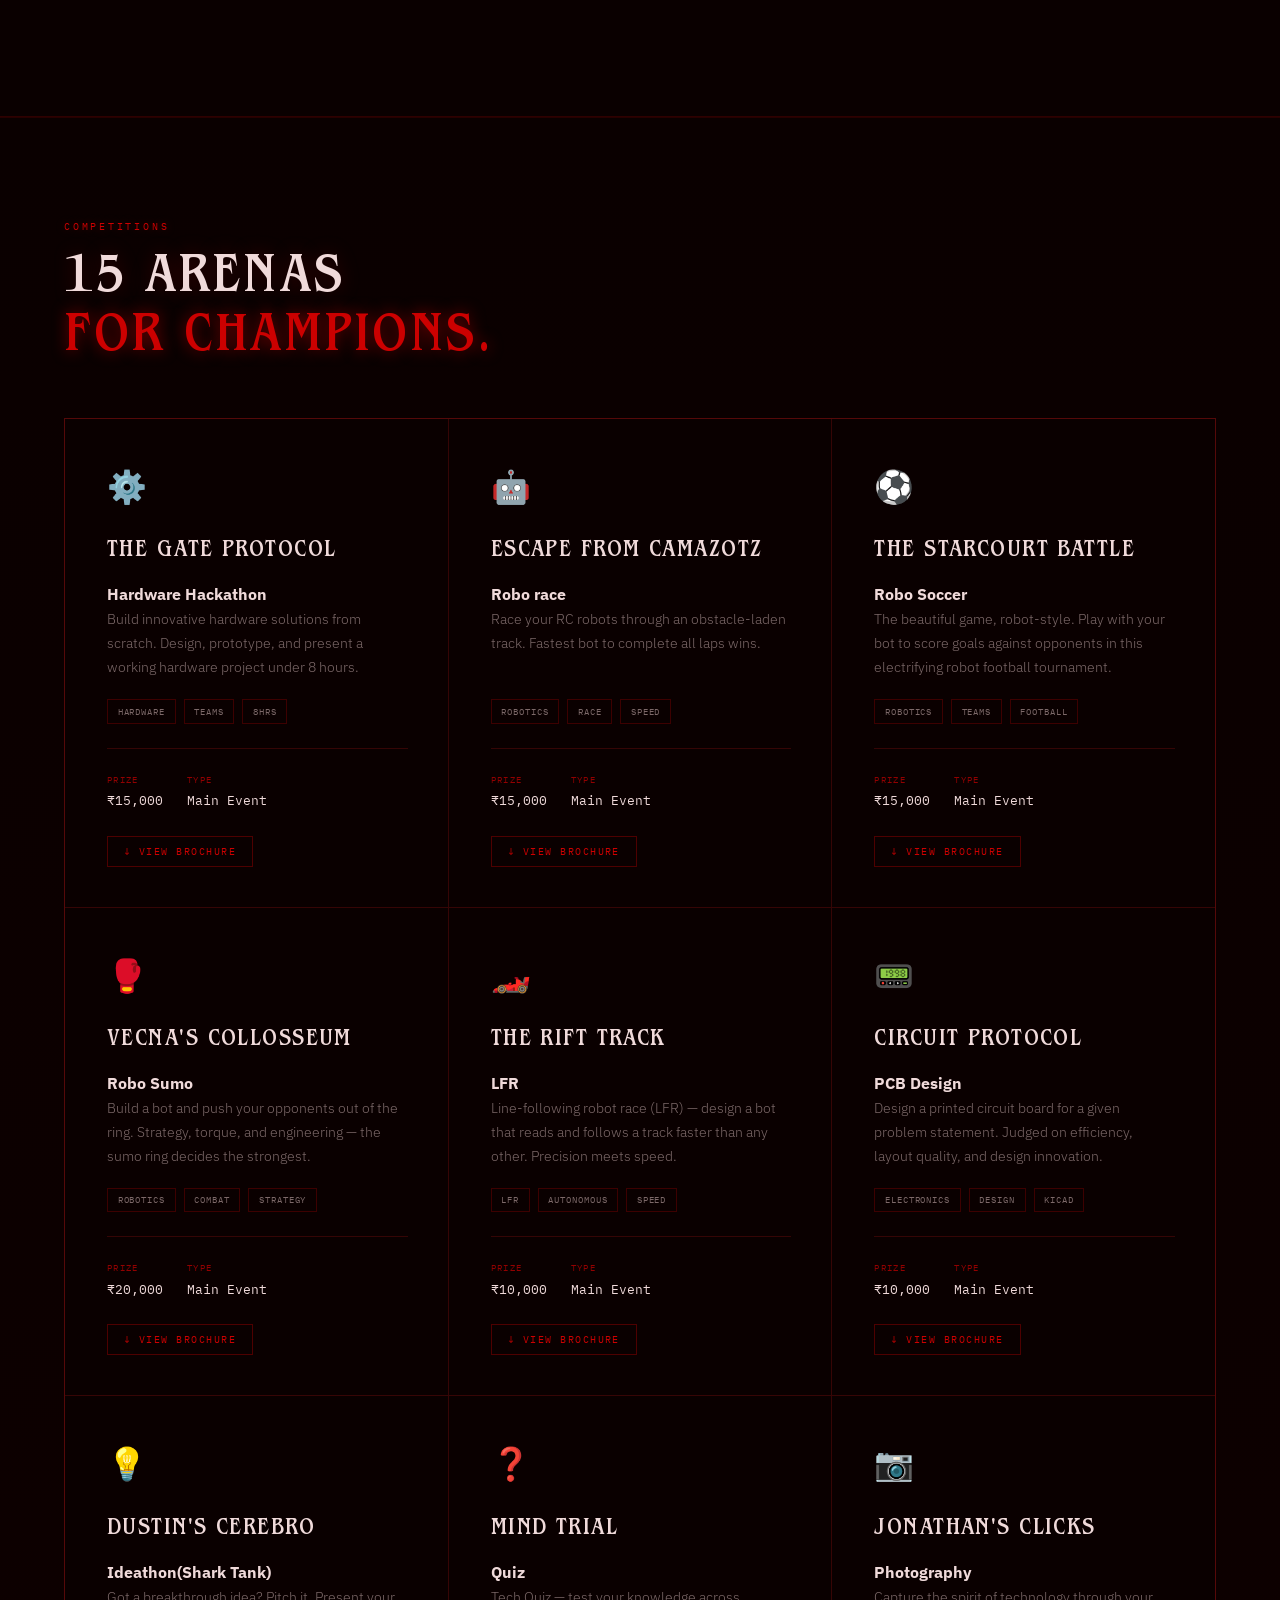
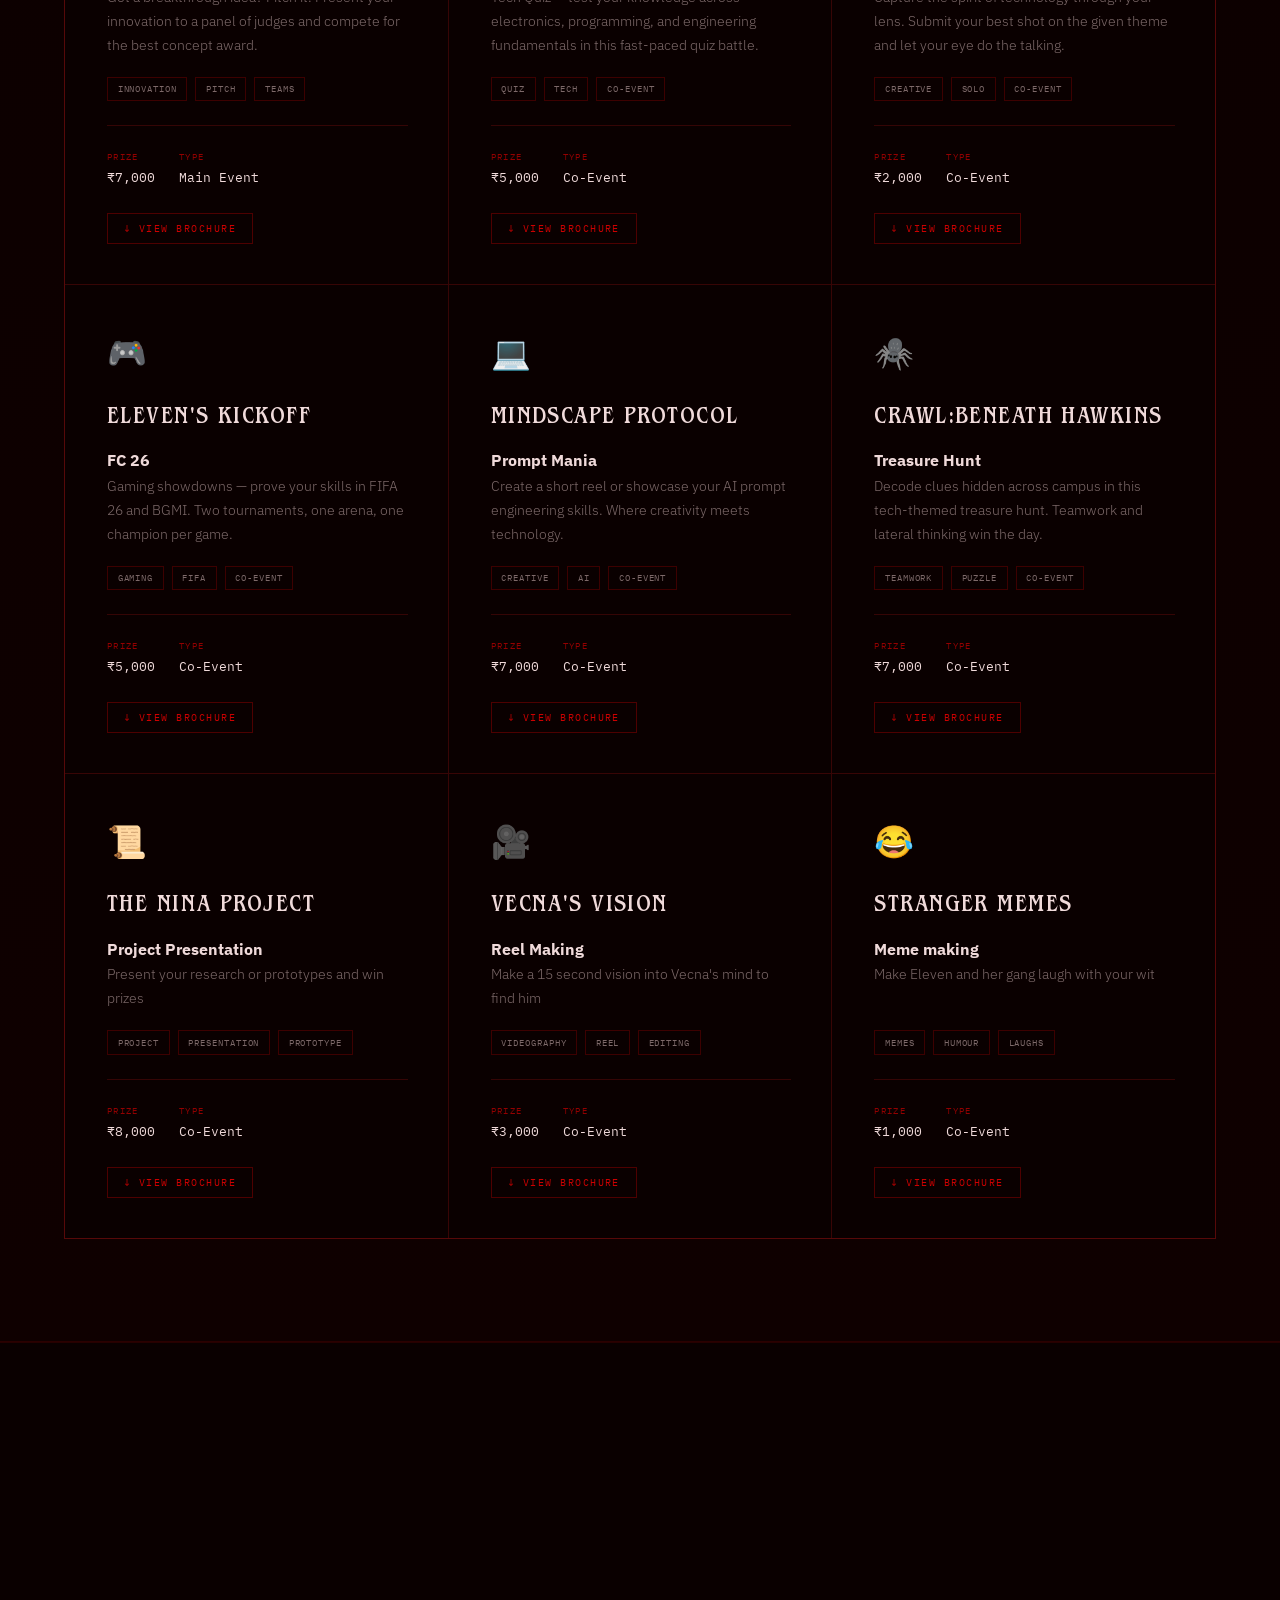
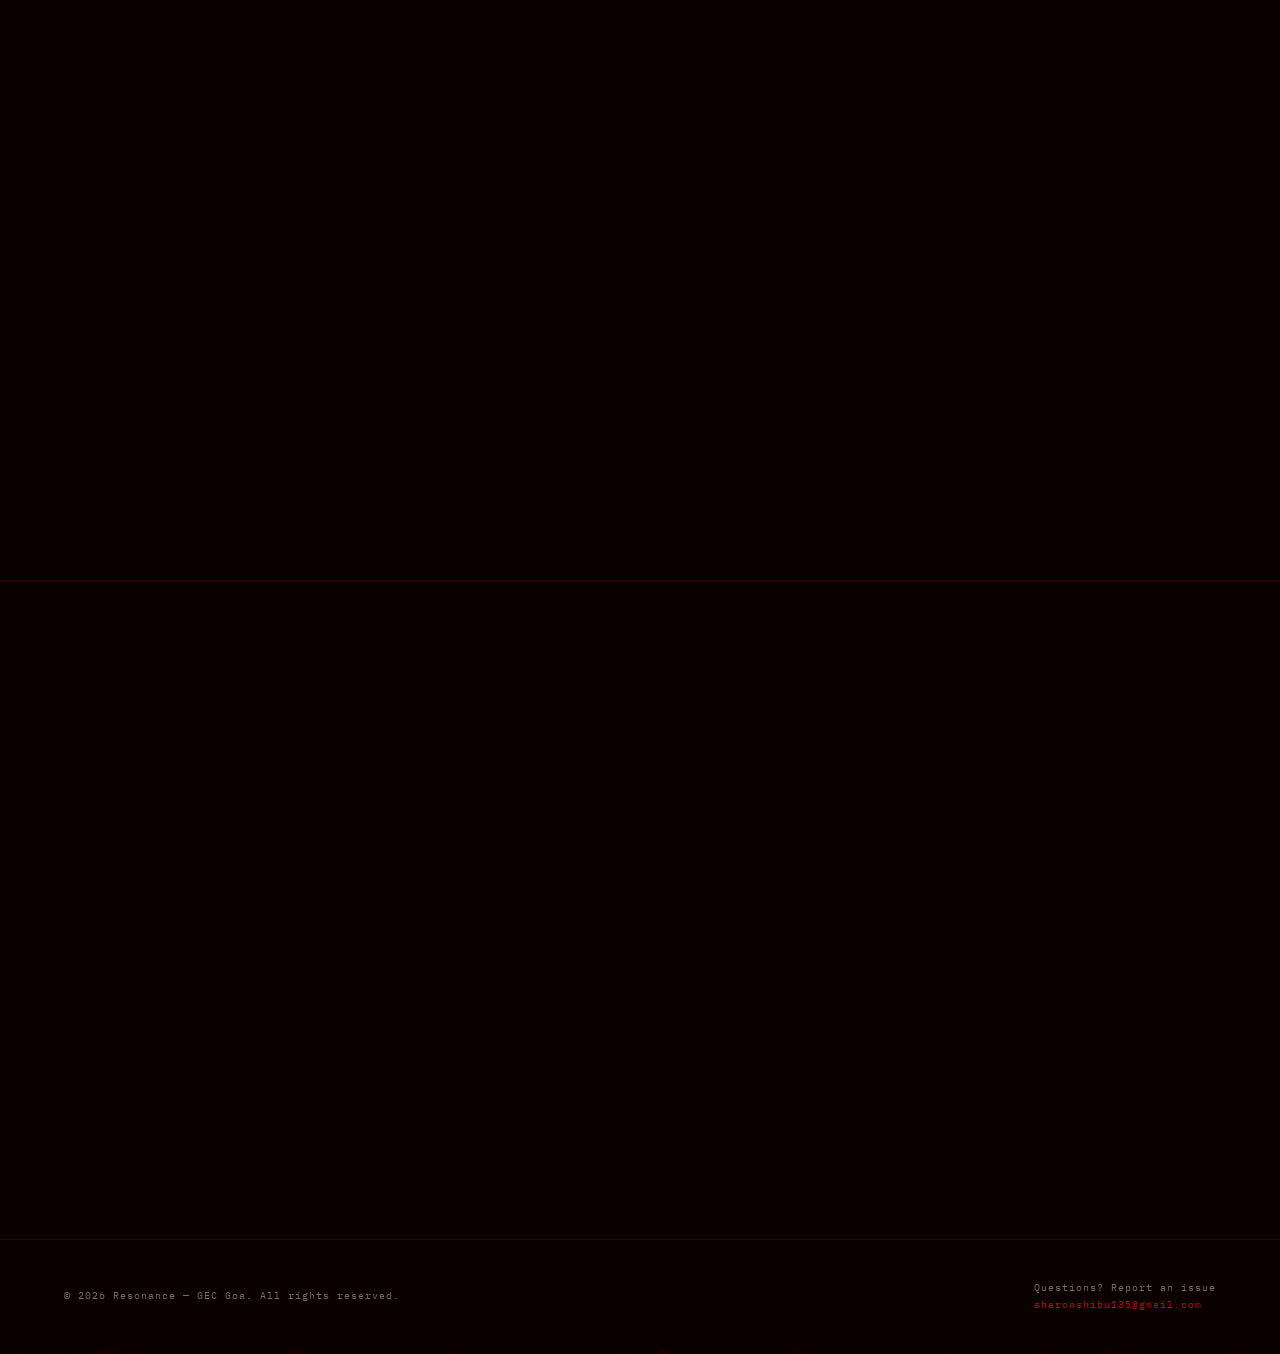
==== commit 98974acb: "Update index.html" ====
--- a/index.html
+++ b/index.html
@@ -465,7 +465,7 @@
               <!-- QR code placeholder — replace src with your actual QR image -->
               <div class="qr-placeholder" id="qr-container"></div>
               <div class="upi-link-block">
-                <p class="pay-instruction" style="margin-top:1.2rem;">Or pay via UPI link:</p>
+                <p class="pay-instruction" style="margin-top:1.2rem;">Or pay via UPI link(some times bank limit exceeded issue might arise, pay directly using the upi id):</p>
                 <!-- Replace href with actual UPI deeplink e.g. upi://pay?pa=yourId@upi&pn=ASSETS&am=AMOUNT -->
                 <a id="upi-pay-link" class="btn-upi-pay" target="_blank" rel="noopener">
                   &#128241; Open UPI App to Pay
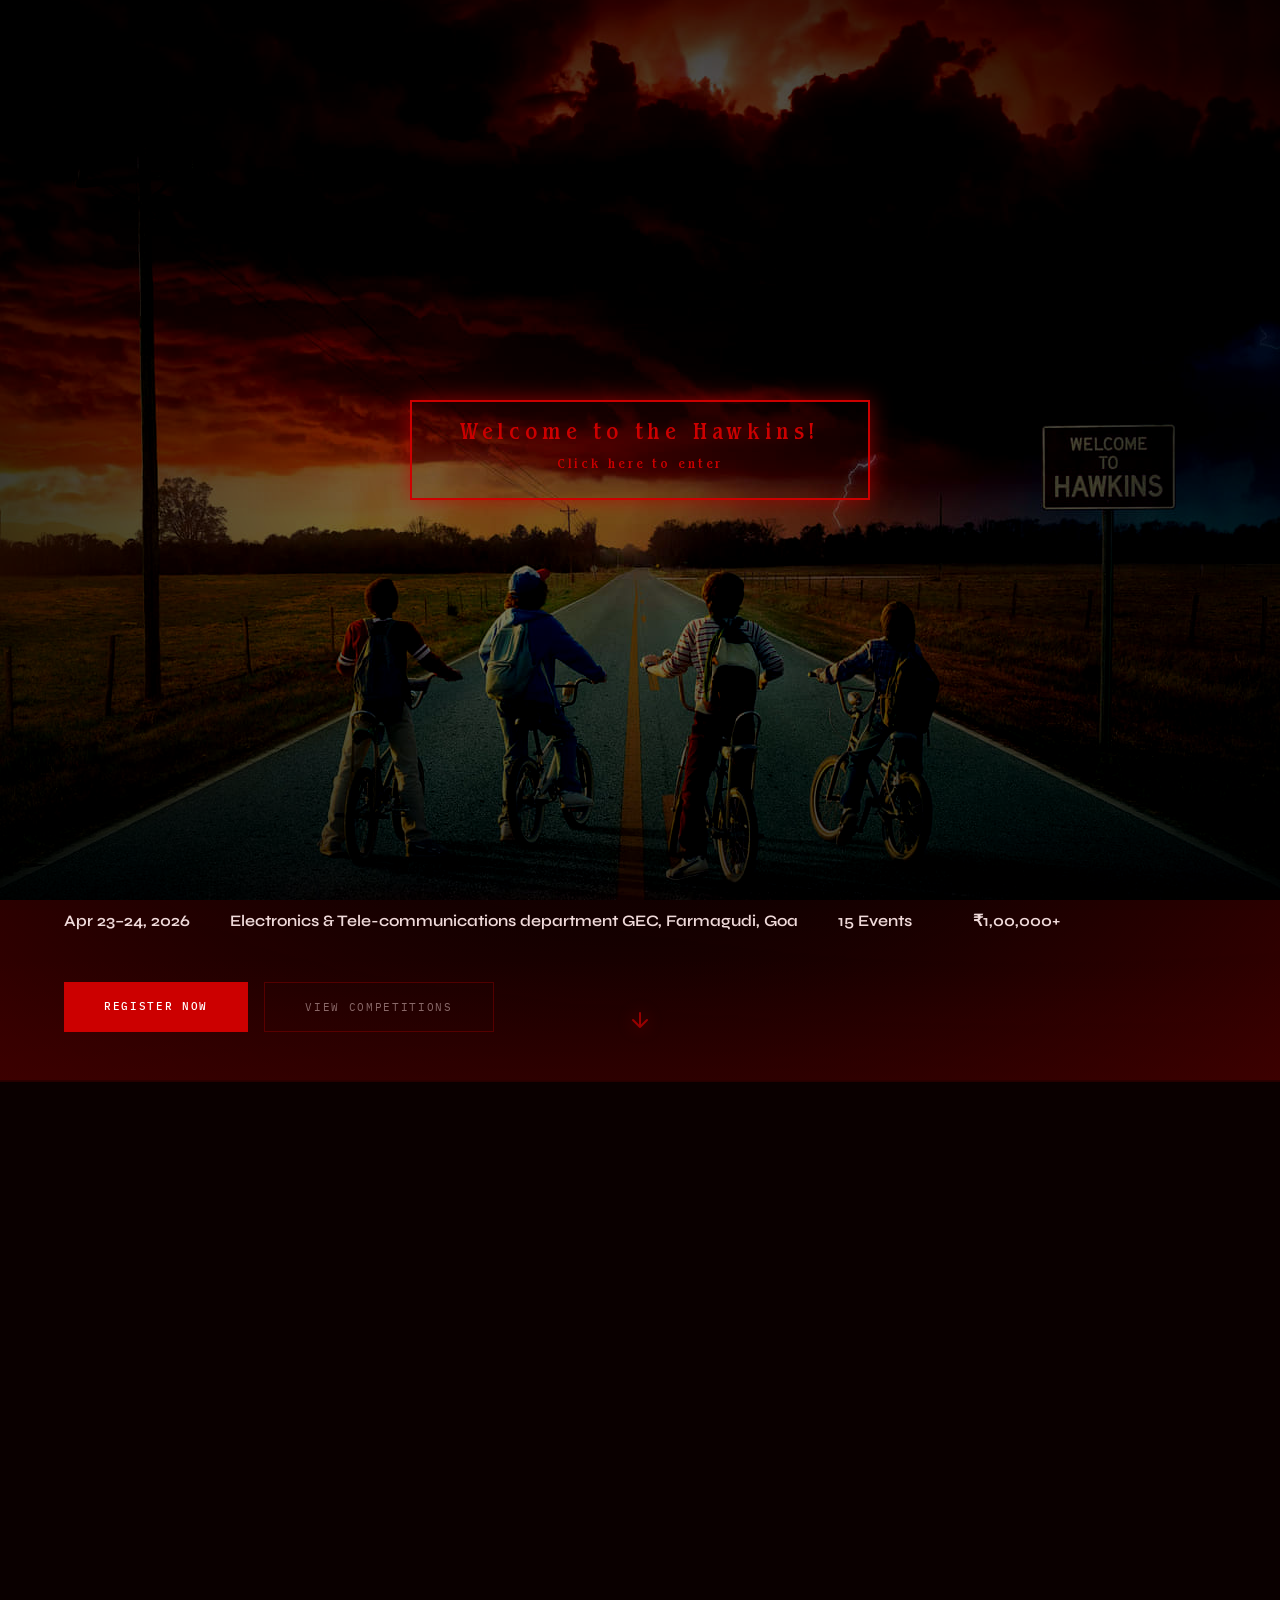
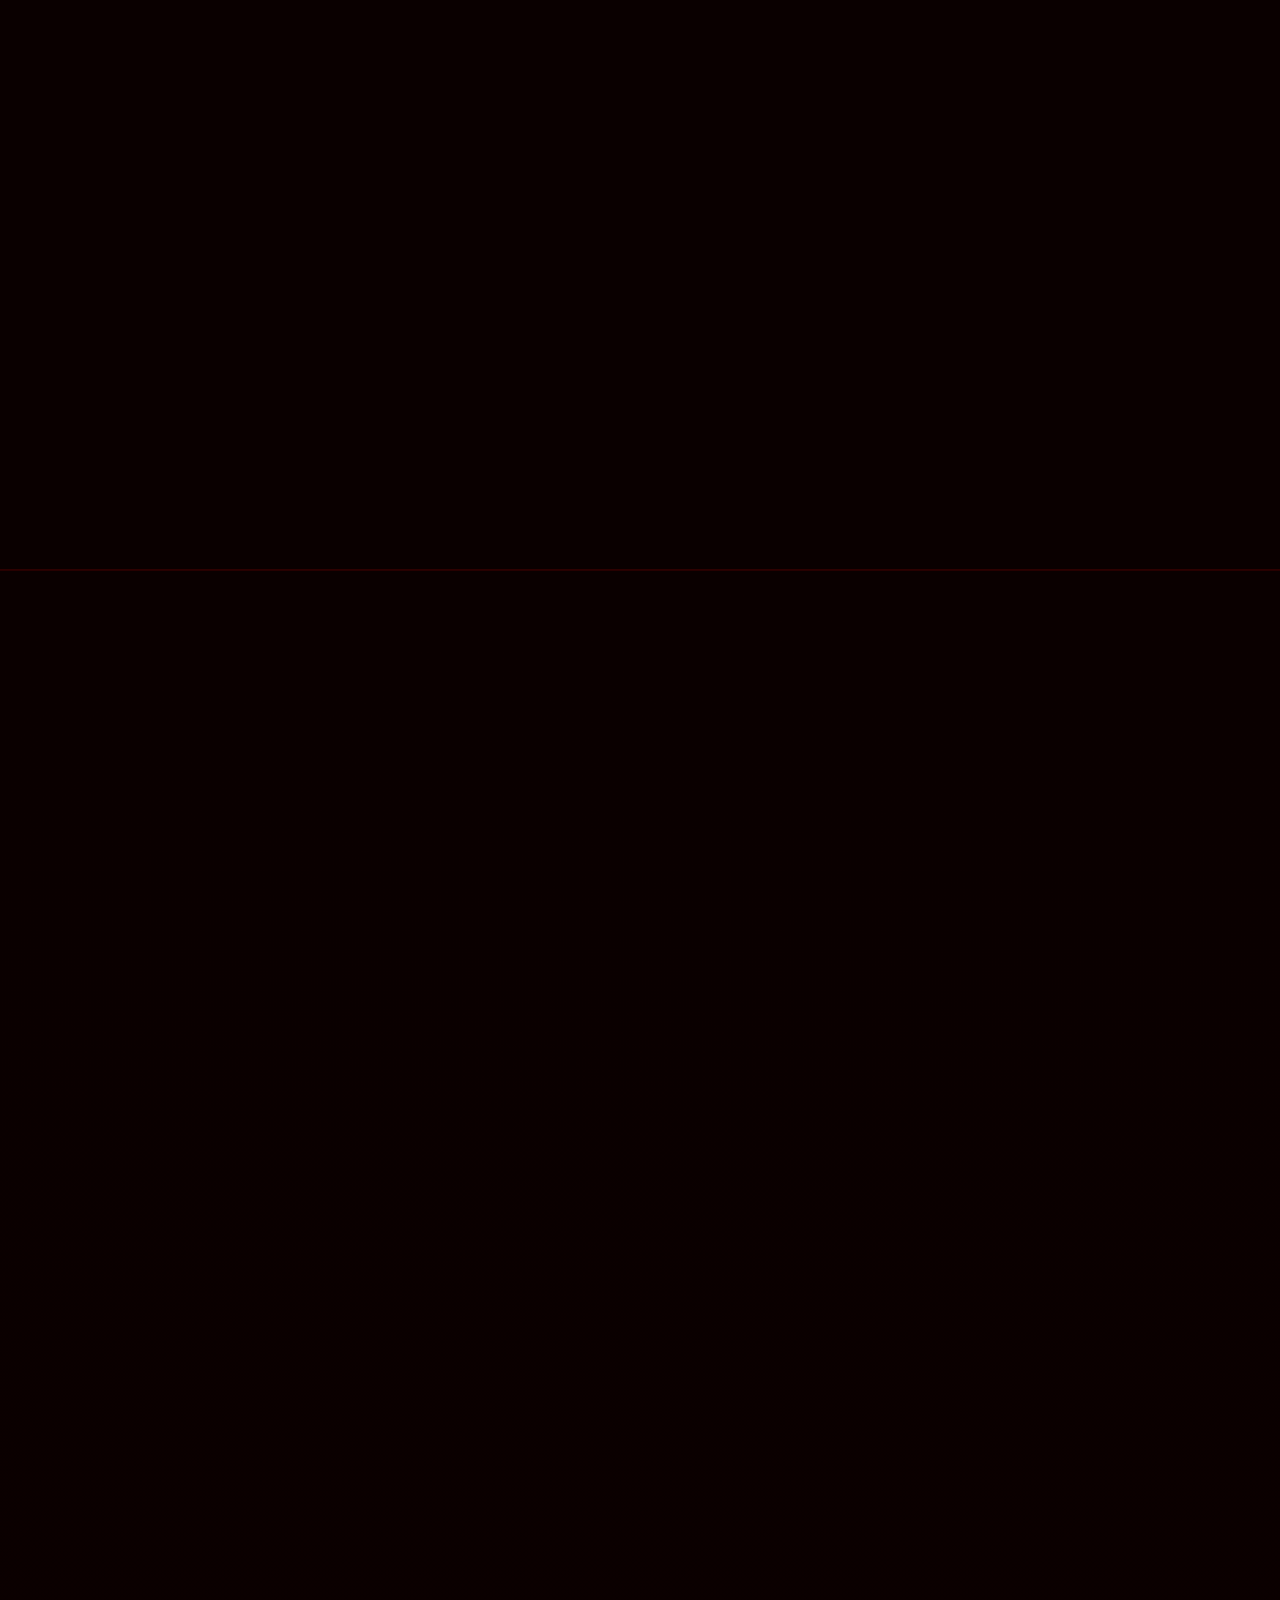
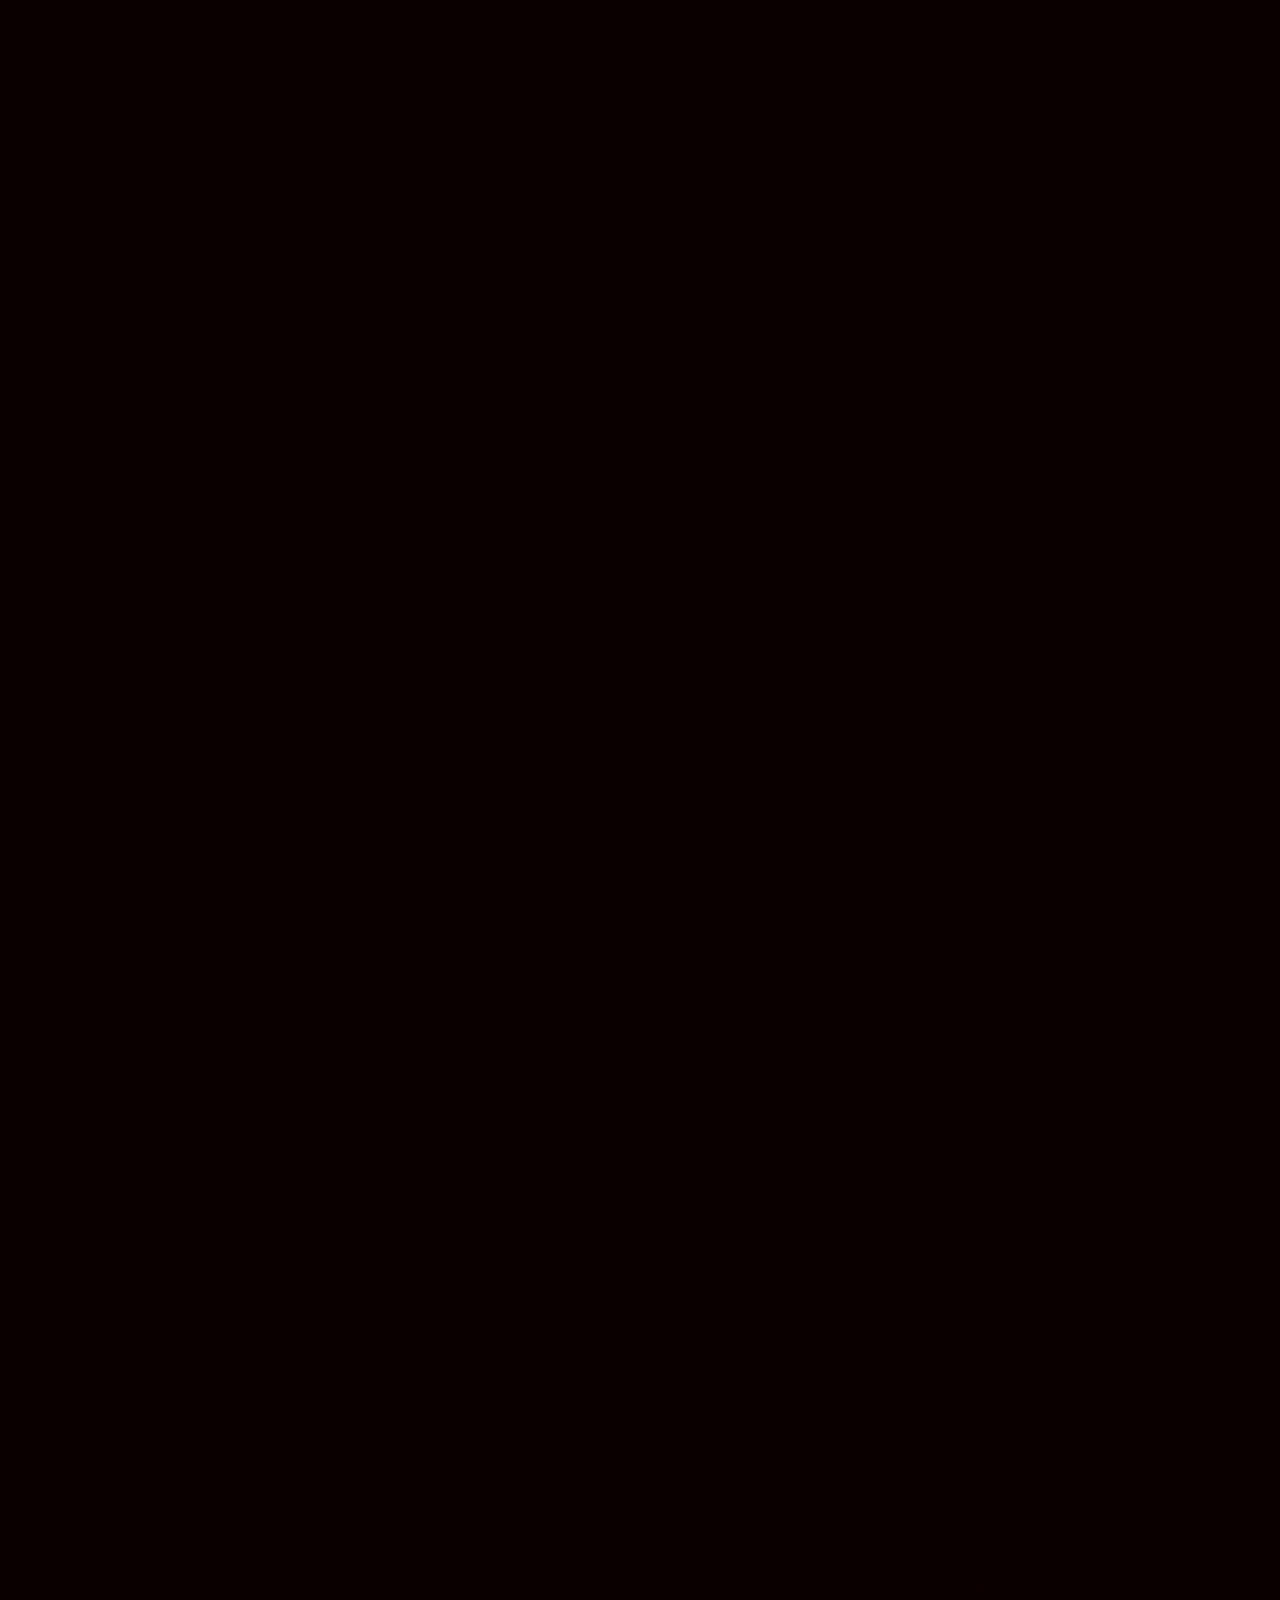
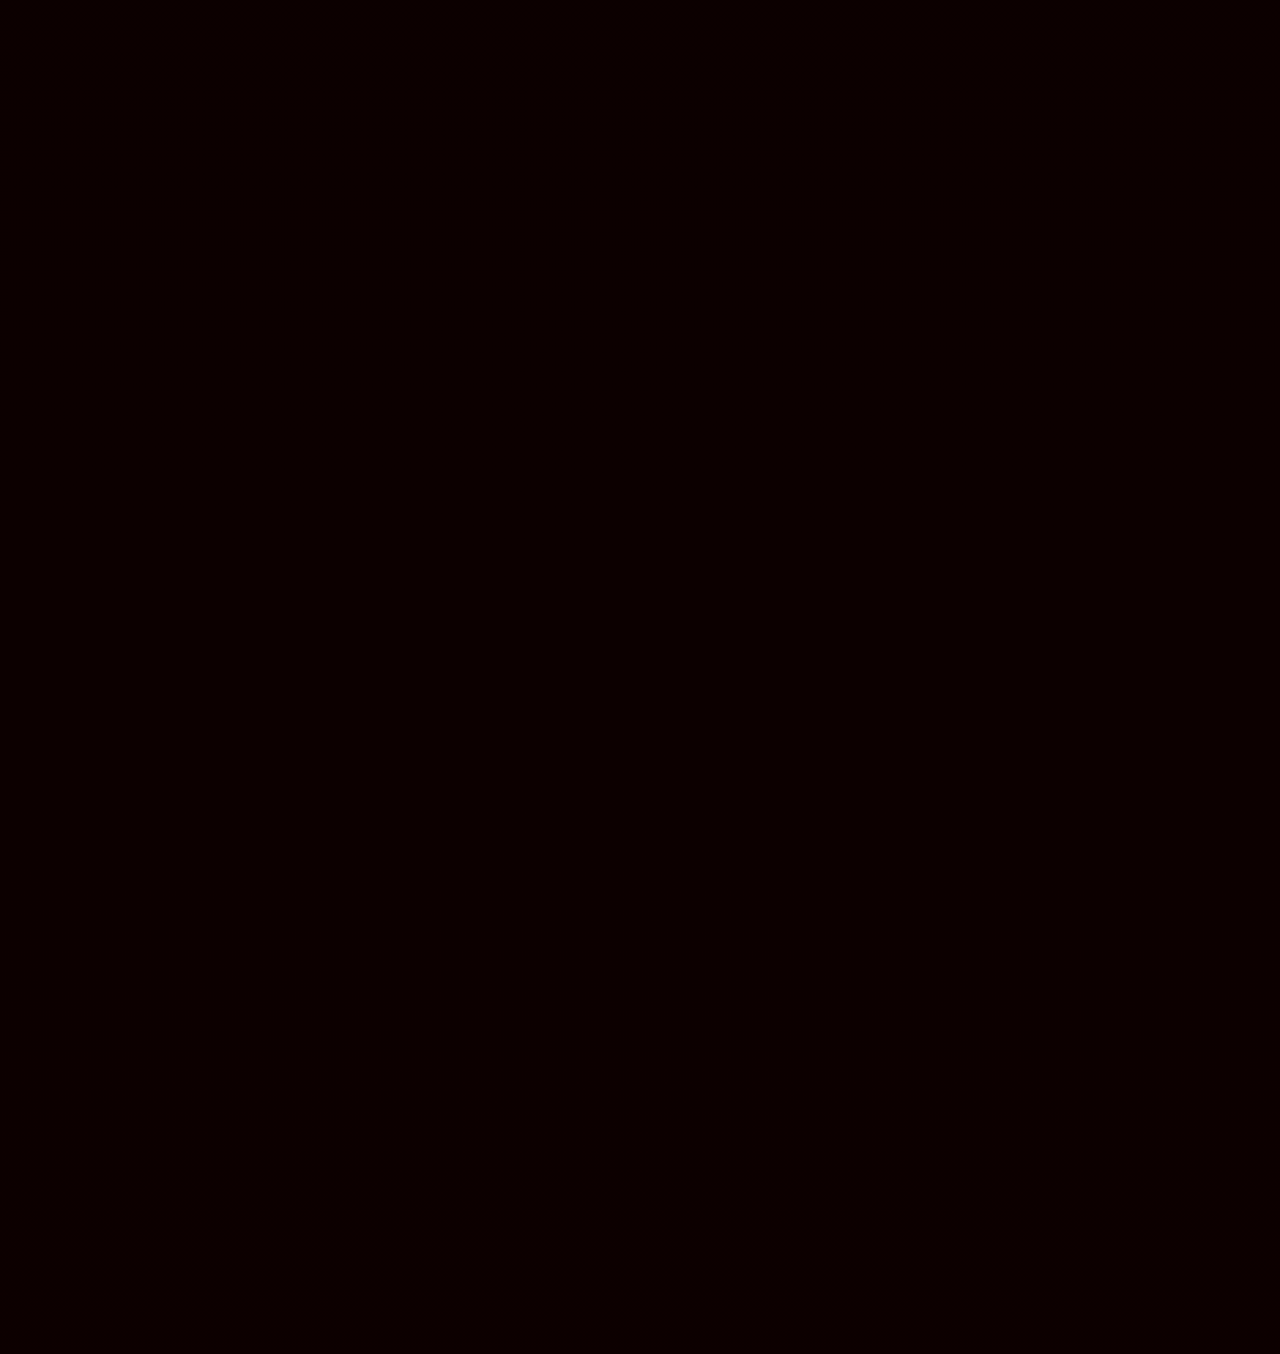
==== commit ed16158e: "Update index.html" ====
--- a/index.html
+++ b/index.html
@@ -465,7 +465,7 @@
               <!-- QR code placeholder — replace src with your actual QR image -->
               <div class="qr-placeholder" id="qr-container"></div>
               <div class="upi-link-block">
-                <p class="pay-instruction" style="margin-top:1.2rem;">Or pay via UPI link(some times bank limit exceeded issue might arise, pay directly using the upi id):</p>
+                <p class="pay-instruction" style="margin-top:1.2rem;">Or pay via UPI link(some times bank limit exceeded issue might arise, pay directly using the upi id or qrcode):</p>
                 <!-- Replace href with actual UPI deeplink e.g. upi://pay?pa=yourId@upi&pn=ASSETS&am=AMOUNT -->
                 <a id="upi-pay-link" class="btn-upi-pay" target="_blank" rel="noopener">
                   &#128241; Open UPI App to Pay
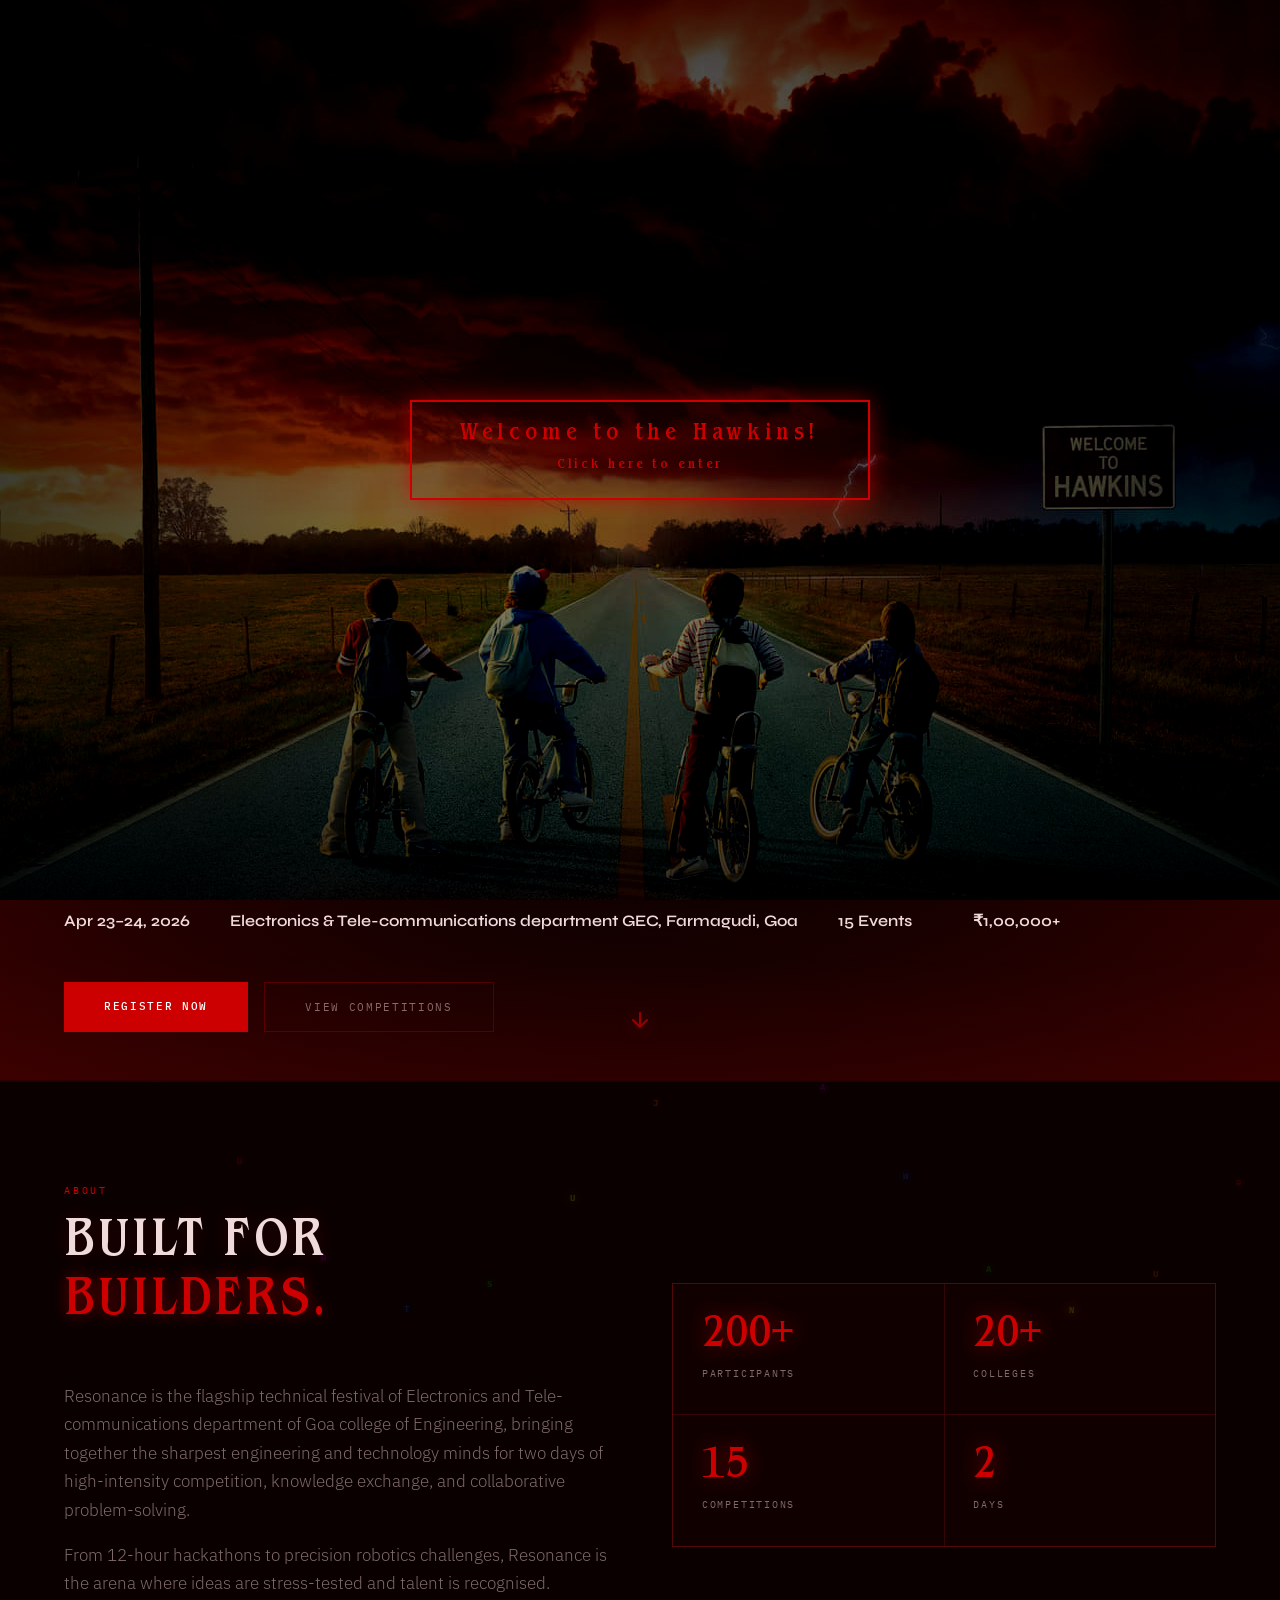
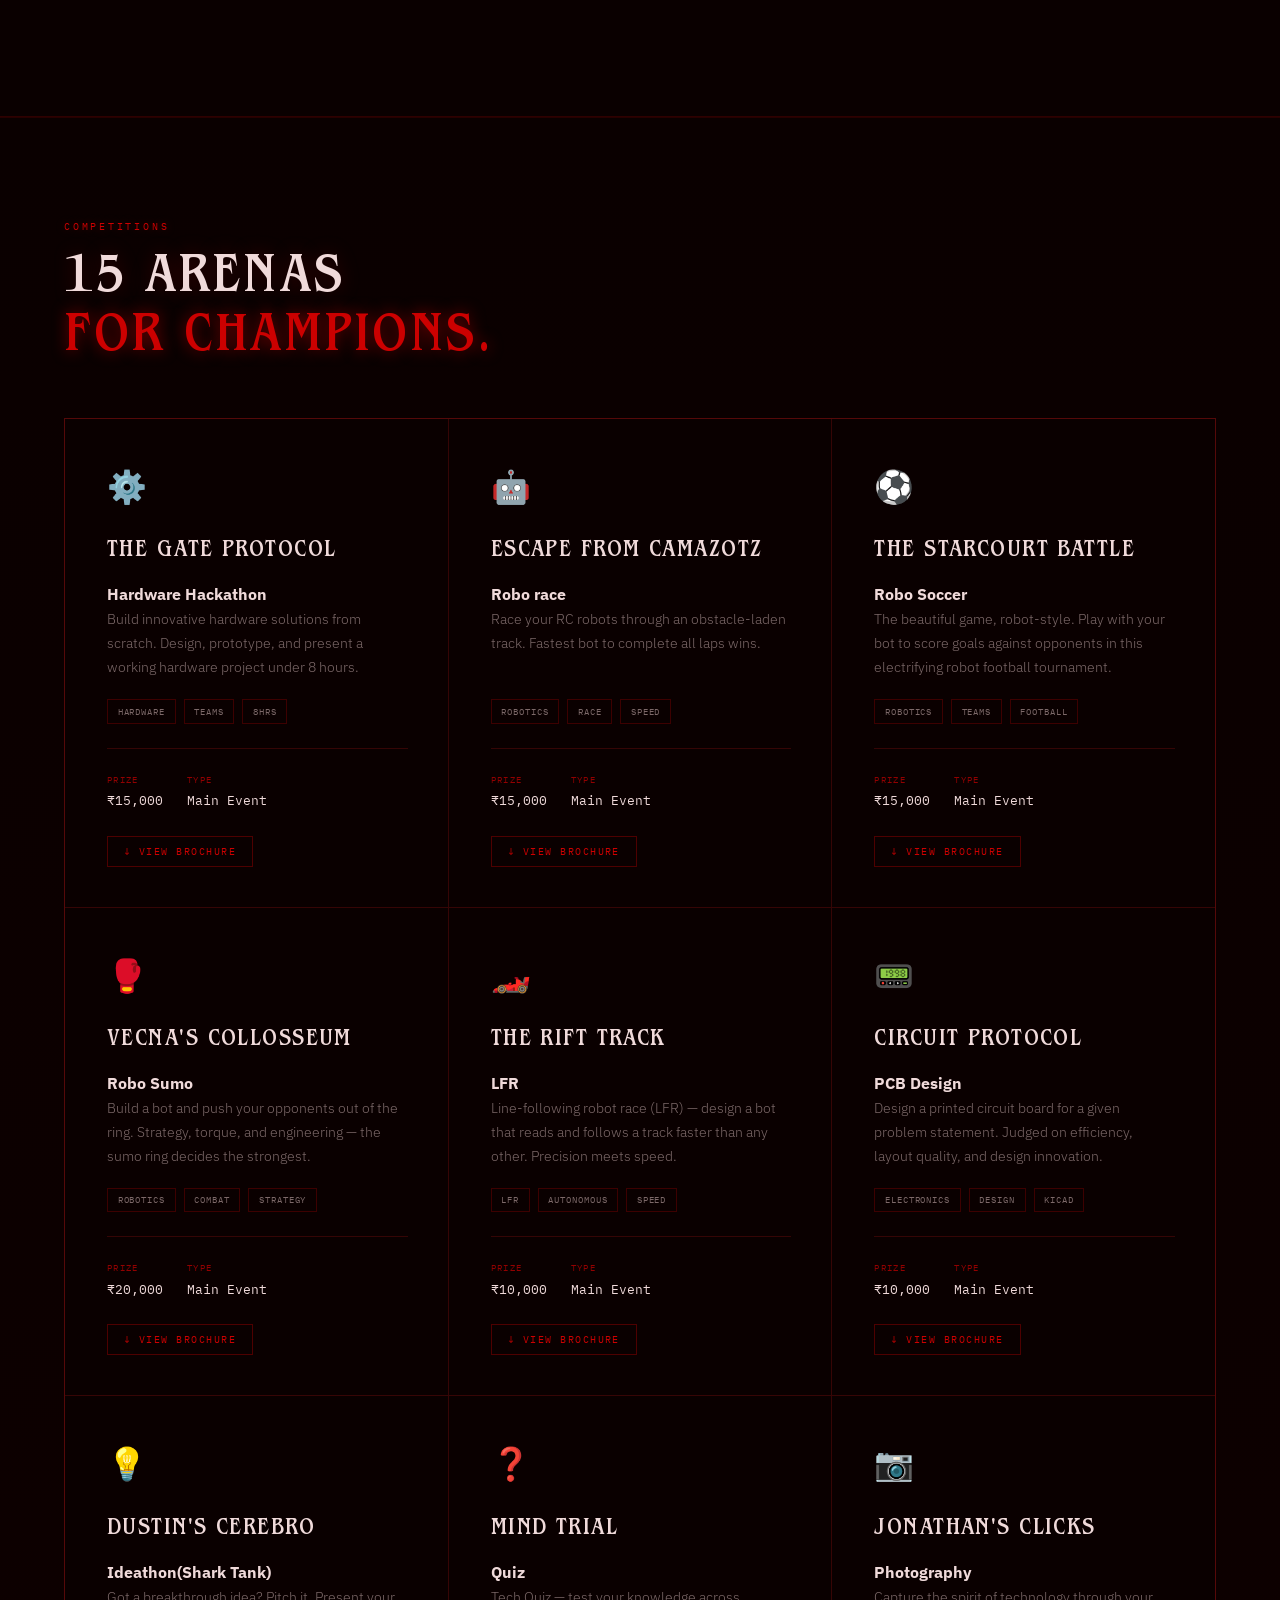
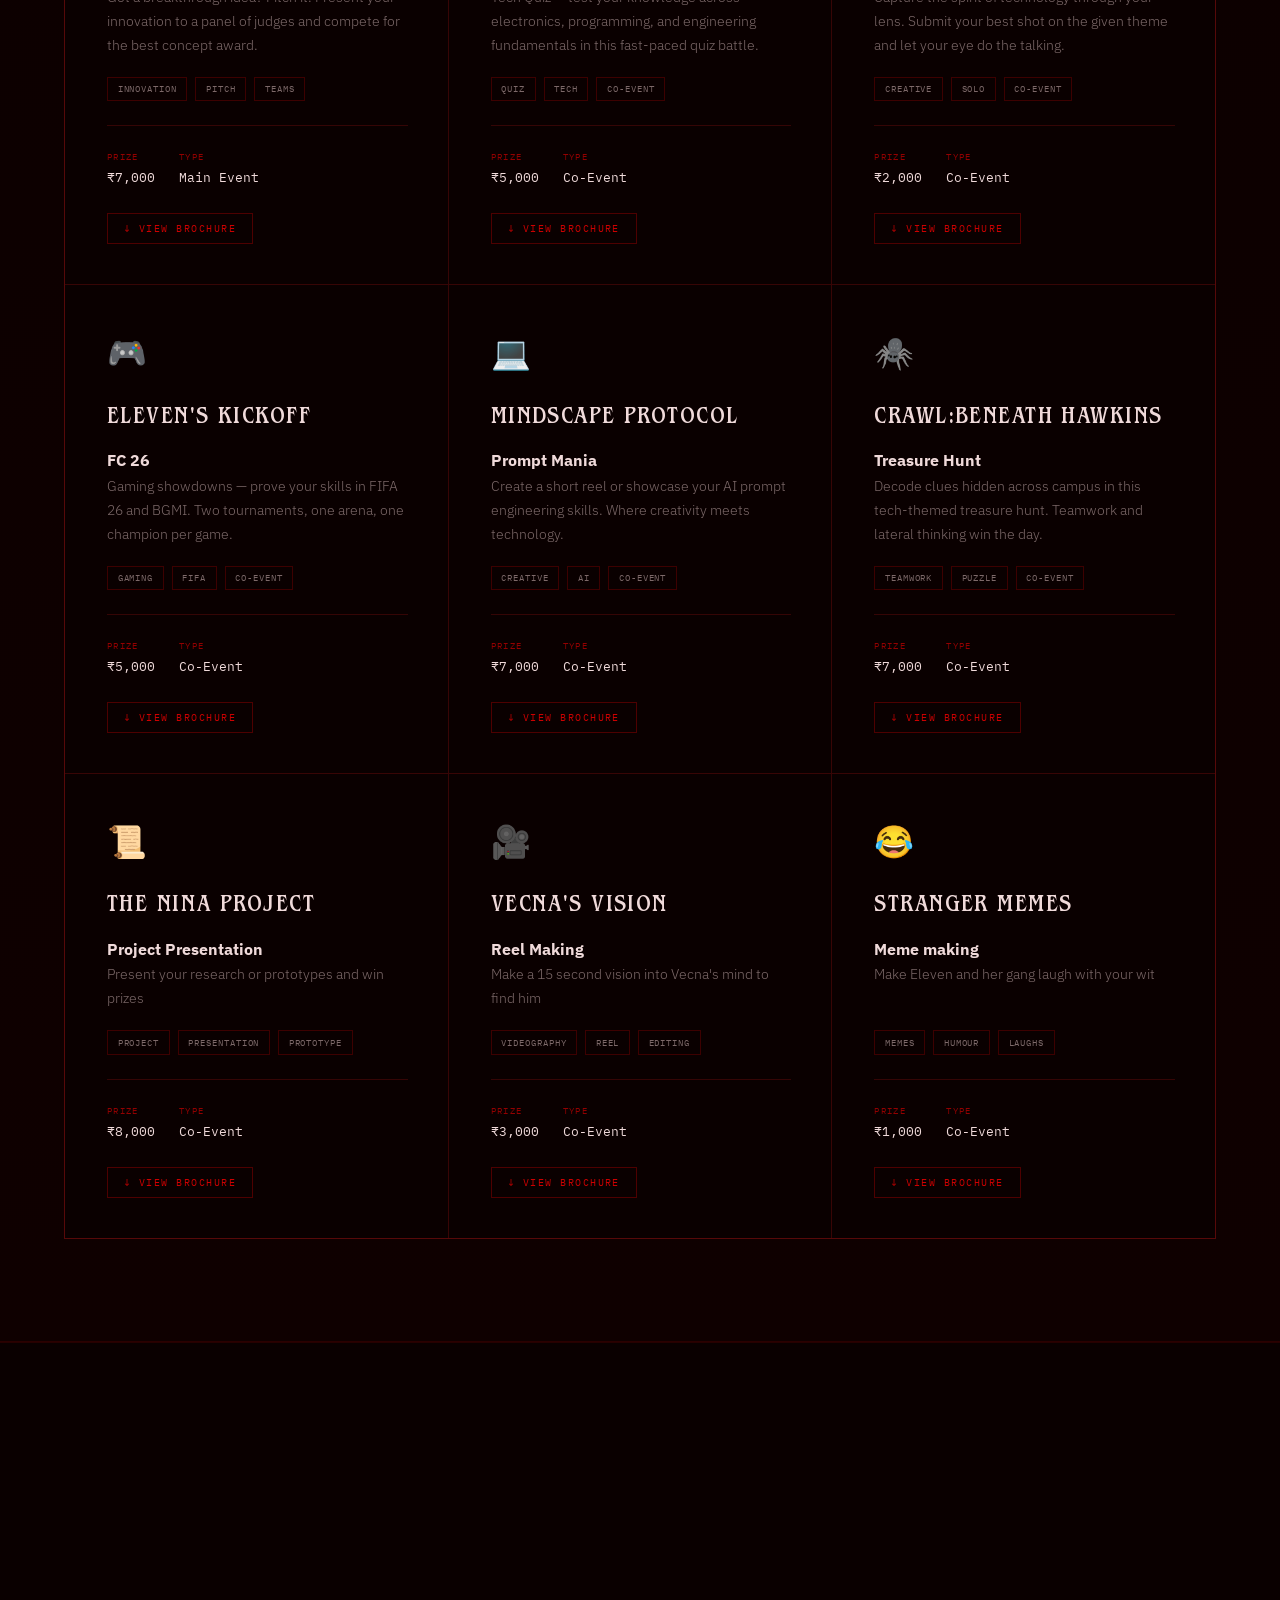
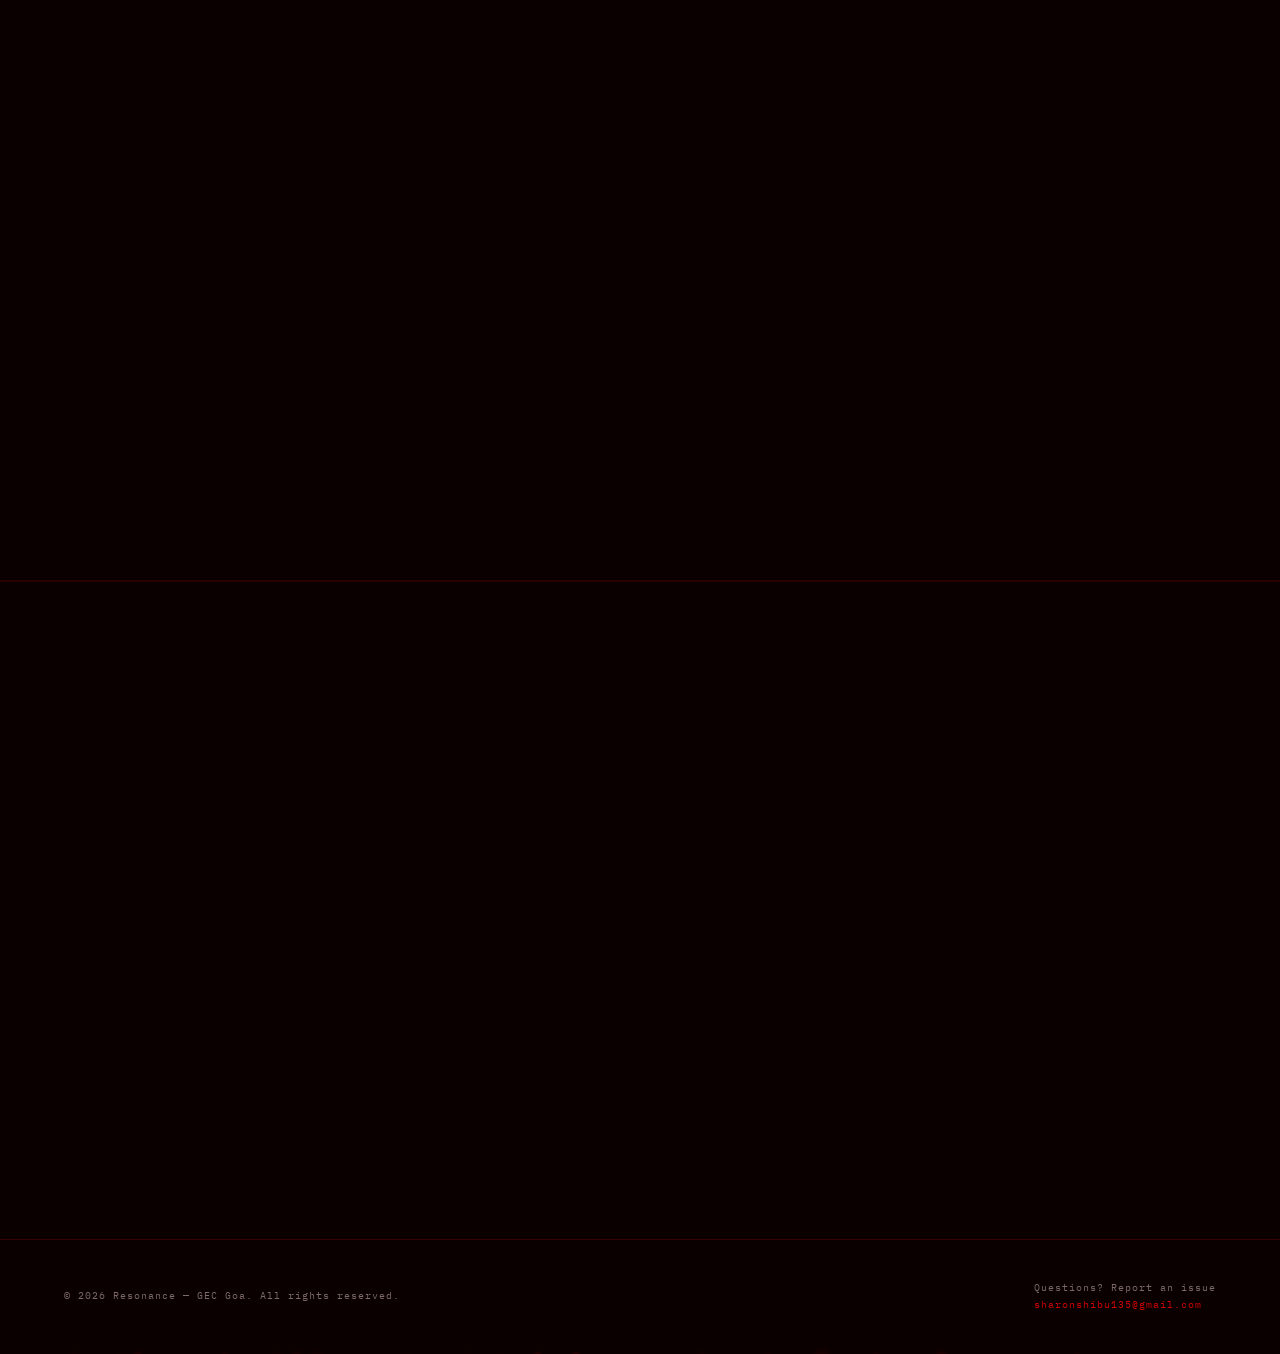
==== commit 24dae862: "Update index.html" ====
--- a/index.html
+++ b/index.html
@@ -465,12 +465,12 @@
               <!-- QR code placeholder — replace src with your actual QR image -->
               <div class="qr-placeholder" id="qr-container"></div>
               <div class="upi-link-block">
-                <p class="pay-instruction" style="margin-top:1.2rem;">Or pay via UPI link(some times bank limit exceeded issue might arise, pay directly using the upi id or qrcode):</p>
+                <p class="pay-instruction" style="margin-top:1.2rem;">1) Take a screenshot or save the QRcode<br>2) Open your UPI app<br>3) Choose the QRcode scanner<br>4)Choose upload from gallery<br>5)Upload and pay<br>6)Use the screenshot to enter into form</p>
                 <!-- Replace href with actual UPI deeplink e.g. upi://pay?pa=yourId@upi&pn=ASSETS&am=AMOUNT -->
                 <a id="upi-pay-link" class="btn-upi-pay" target="_blank" rel="noopener">
-                  &#128241; Open UPI App to Pay
+                  Unfortunately, pay via link is not working. Apologies😔
                 </a>
-                <p class="upi-note">UPI ID: <strong id="upi-id-display">PLACEHOLDER@upi</strong></p>
+               <p class="upi-note">UPI ID: <strong id="upi-id-display">PLACEHOLDER@upi</strong></p>
               </div>
             </div>
           </div>
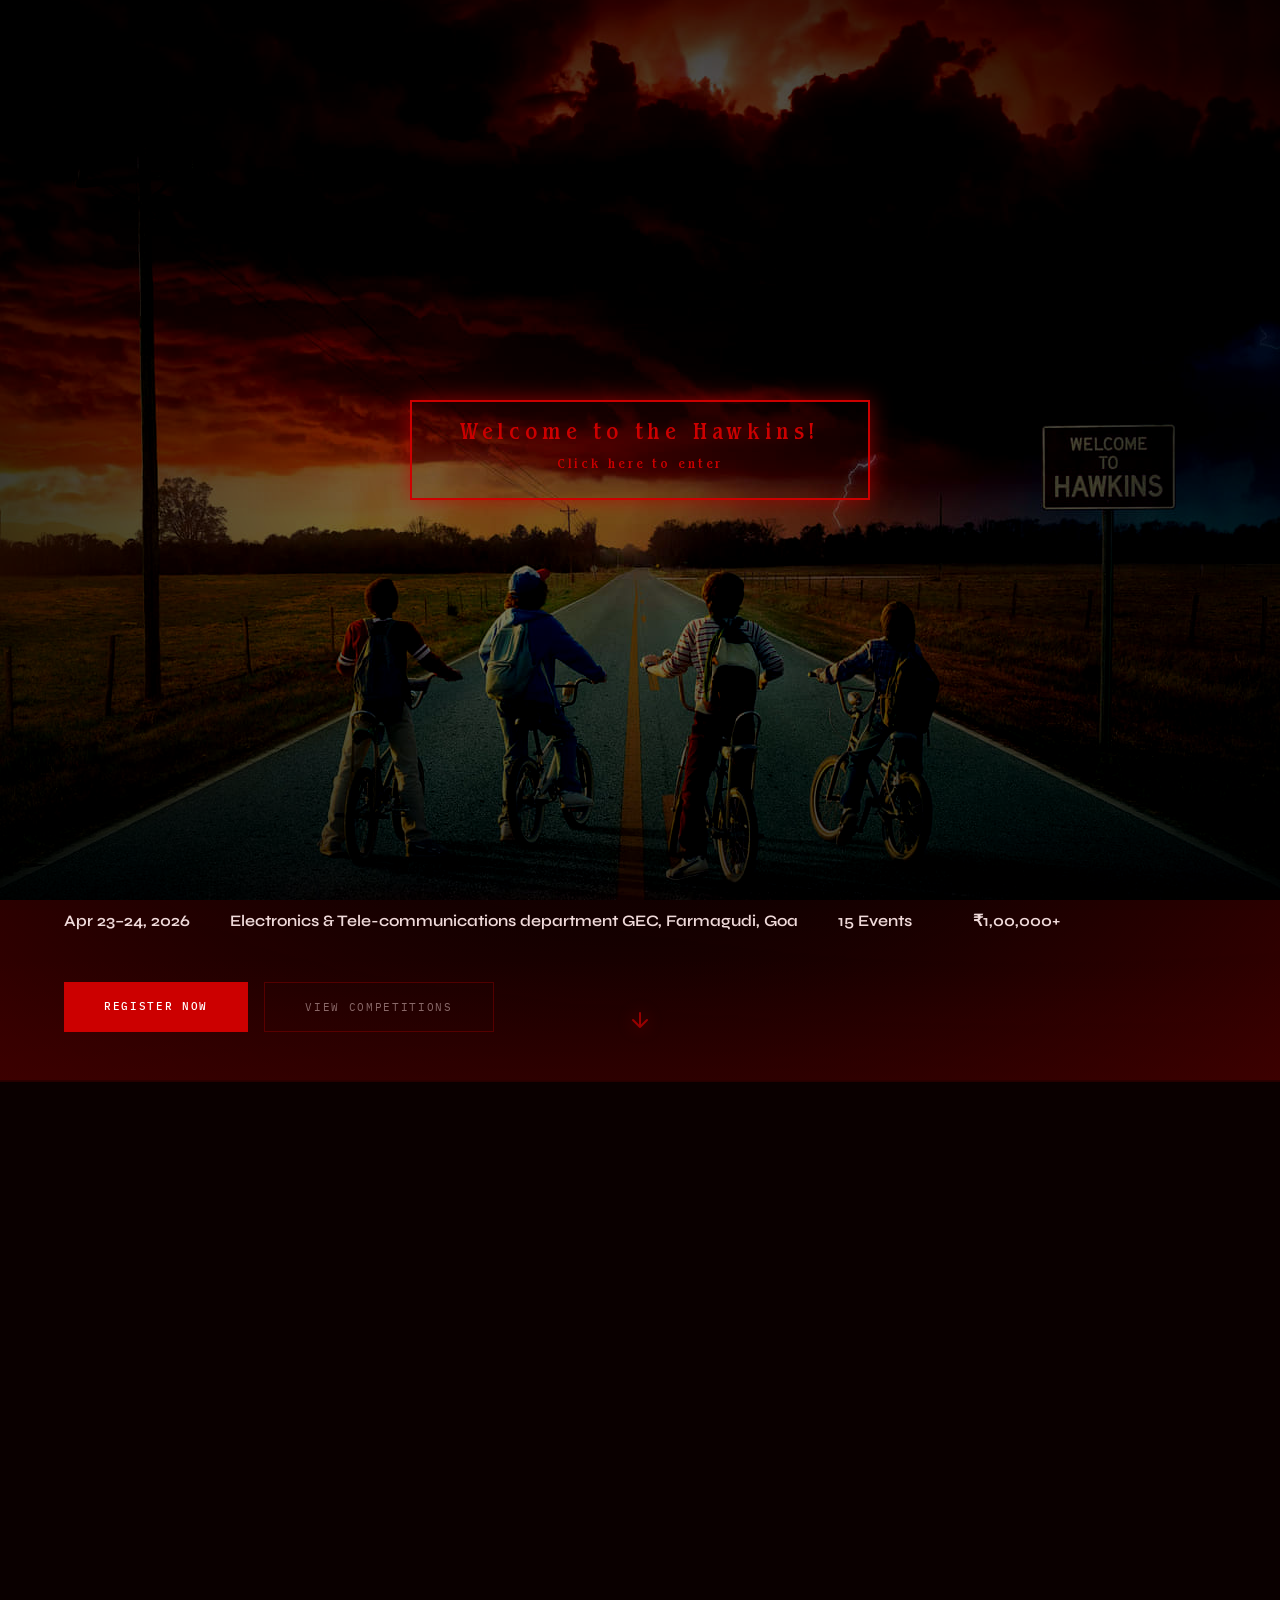
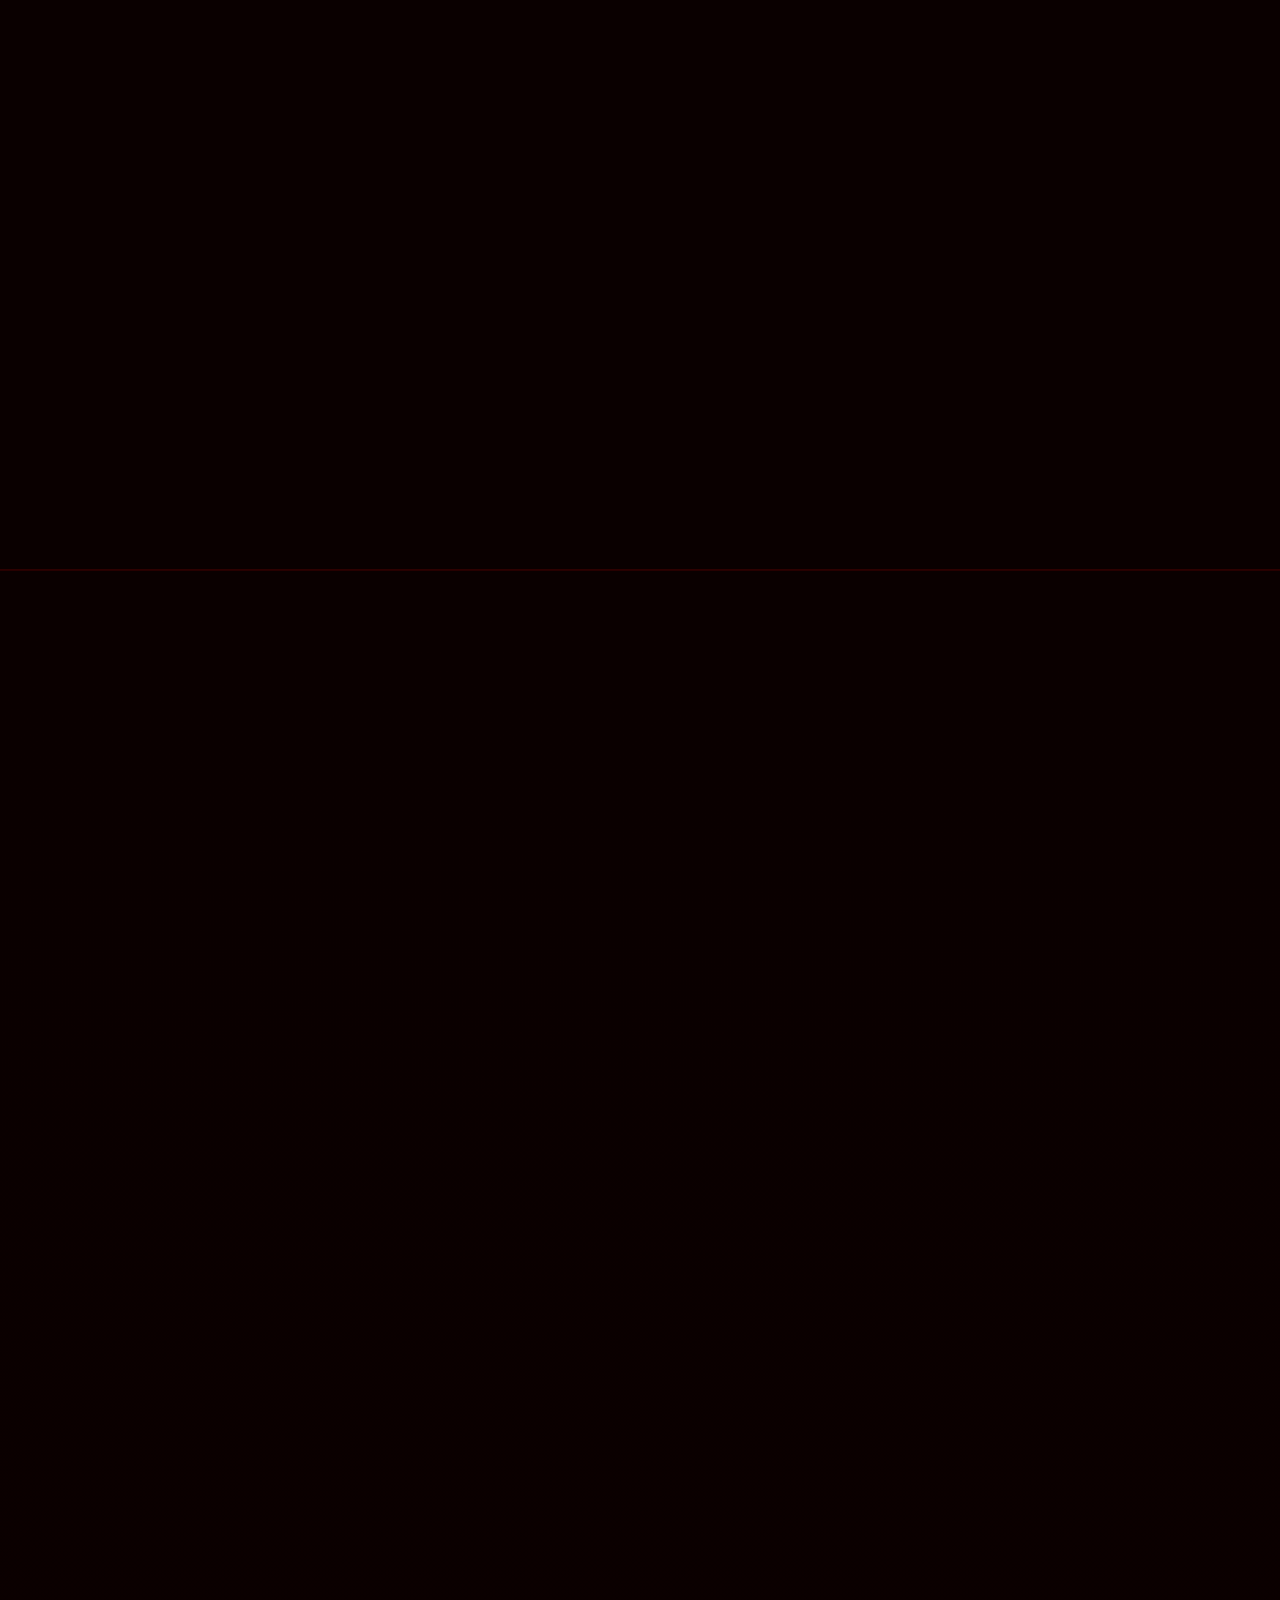
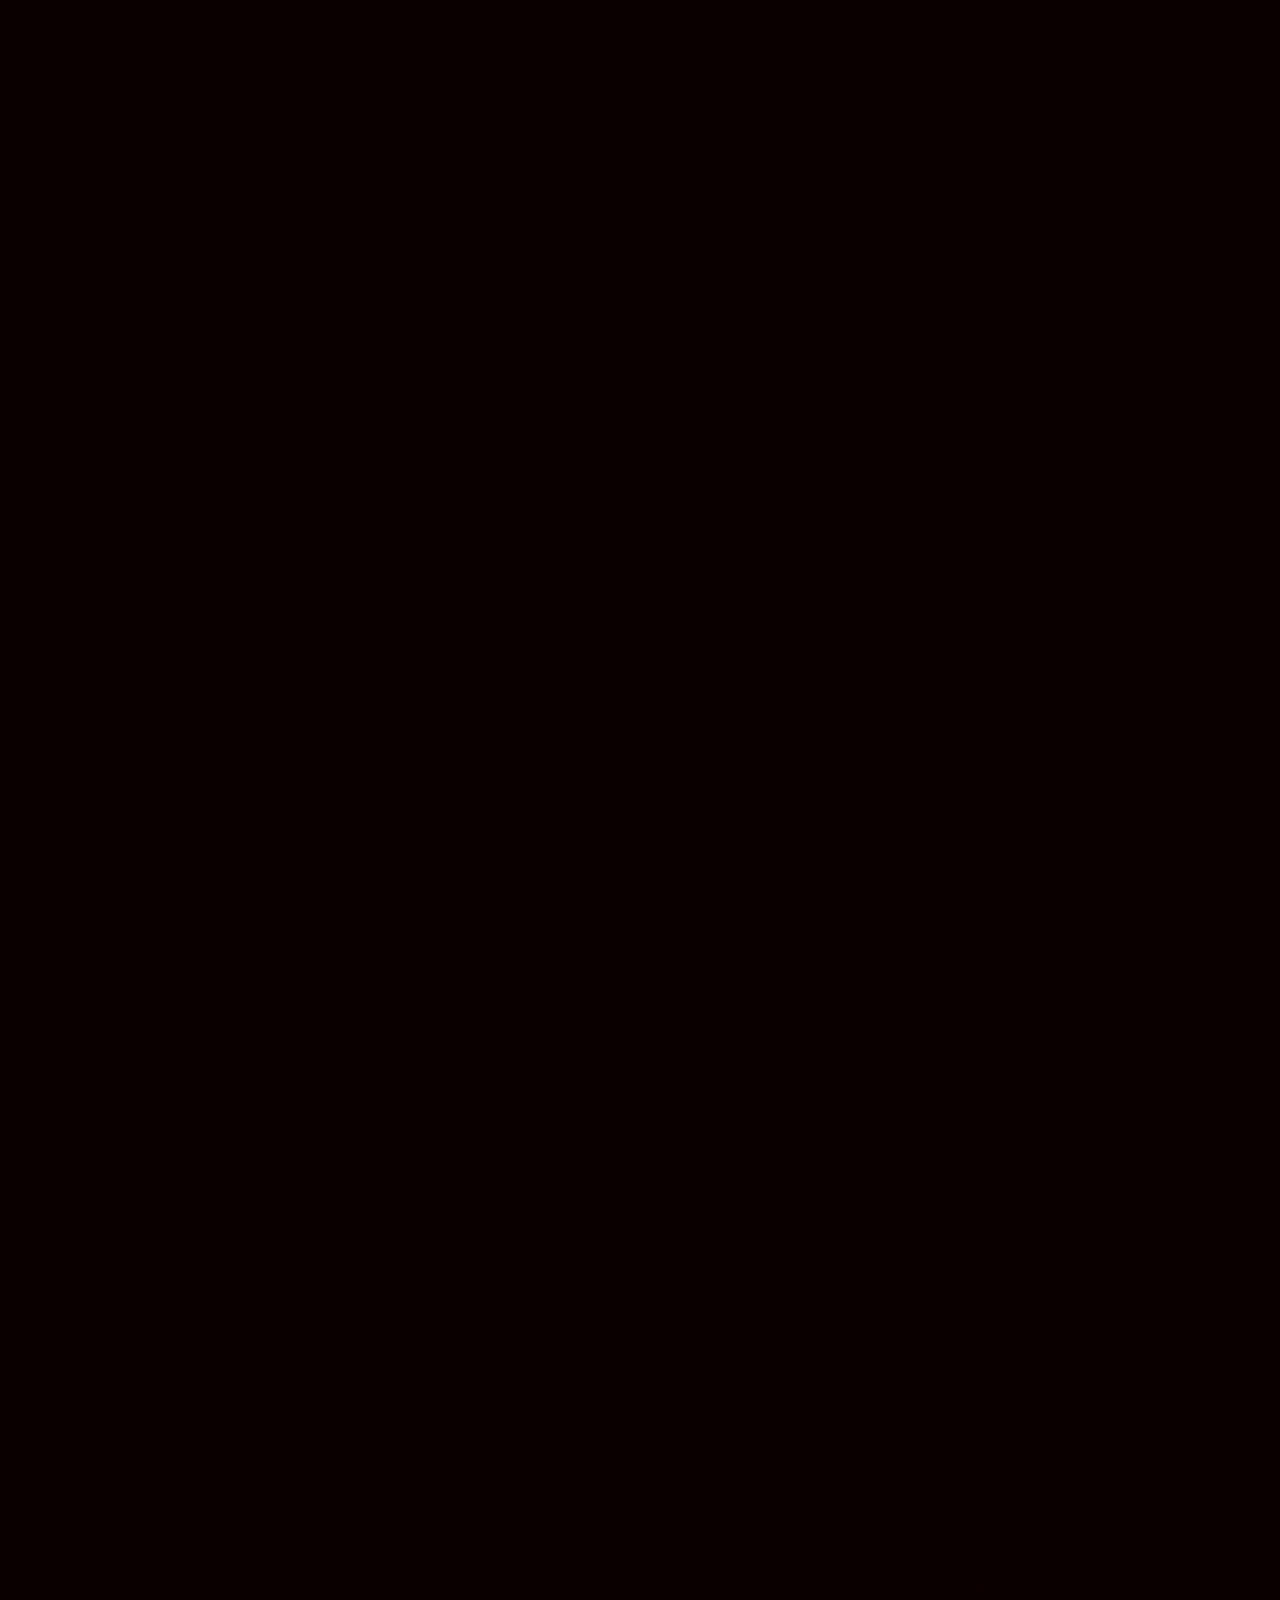
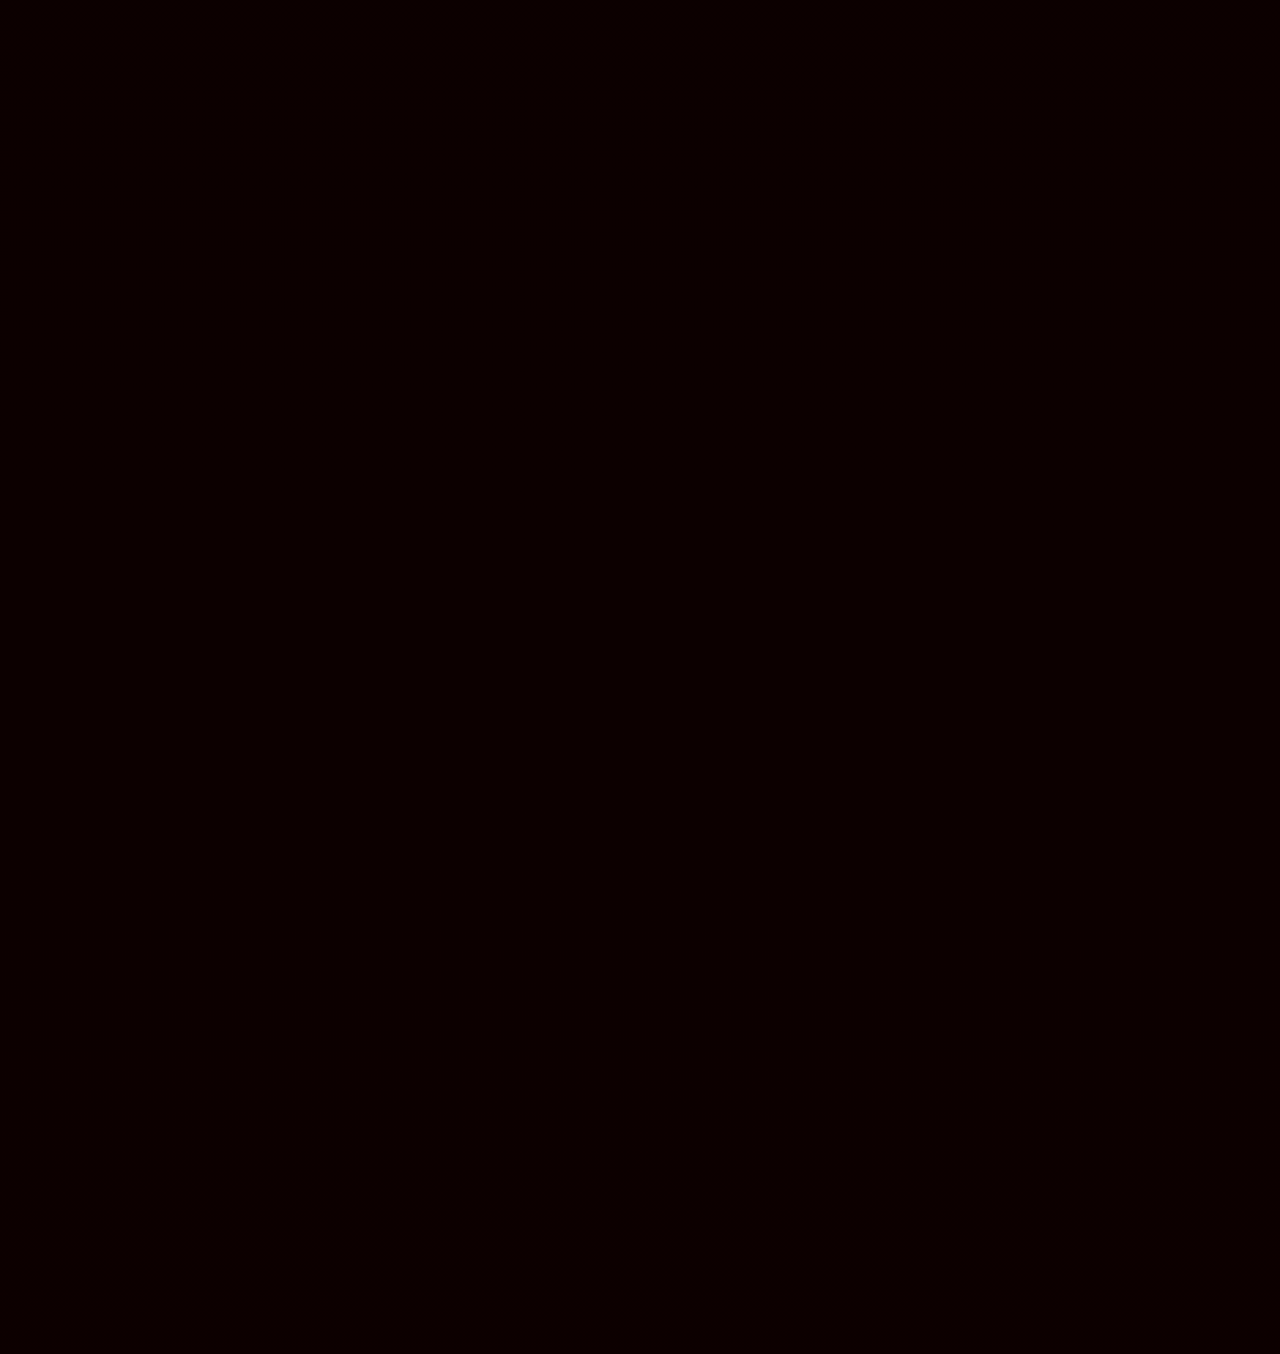
==== commit c45e2217: "Add files via upload" ====
--- a/index.html
+++ b/index.html
@@ -112,7 +112,8 @@
   <h2 class="reveal">15 arenas<br><em>for Champions.</em></h2>
  
   <div class="comp-grid reveal">
-    <div class="comp-card">
+    <div class="comp-card comp-card--sold-out">
+      <div class="sold-out-stamp">SOLD OUT</div>
       <div class="comp-icon">⚙️</div>
       <h3>The Gate protocol</h3><h4>Hardware Hackathon</h4>
       <p>Build innovative hardware solutions from scratch. Design, prototype, and present a working hardware project under 8 hours.</p>
@@ -121,7 +122,7 @@
         <div class="comp-meta-item"><span class="comp-meta-key">Prize</span><span class="comp-meta-val">&#8377;15,000</span></div>
         <div class="comp-meta-item"><span class="comp-meta-key">Type</span><span class="comp-meta-val">Main Event</span></div>
       </div>
-      <button class="btn-brochure" onclick="window.open('src/Hardwarehackathon_Resonance.pdf', '_blank')">View Brochure</button>
+      <button class="btn-brochure btn-brochure--disabled" disabled>View Brochure</button>
     </div>
  
     <div class="comp-card">
@@ -424,7 +425,7 @@
           <div class="form-group">
             <label>Select Event(s) to Participate</label>
             <div class="checkbox-group">
-              <label class="checkbox-item"><input type="checkbox" value="hardware-hackathon" data-fee="750"> <span>⚙️ Hardware Hackathon — &#8377;750</span></label>
+              <label class="checkbox-item checkbox-item--sold-out"><input type="checkbox" value="hardware-hackathon" data-fee="750" disabled> <span>⚙️ <s>Hardware Hackathon</s> — &#8377;750 <span class="sold-out-tag">SOLD OUT</span></span></label>
               <label class="checkbox-item"><input type="checkbox" value="robo-prix" data-fee="300"> <span>&#129302; Robo Race — &#8377;300 Re-entry 200</span></label>
               <label class="checkbox-item"><input type="checkbox" value="robo-soccer" data-fee="300"> <span>&#9917; Robo Soccer — &#8377;300</span></label>
               <label class="checkbox-item"><input type="checkbox" value="robo-sumo" data-fee="350"> <span>&#129354; Robo Sumo — &#8377;350</span></label>
@@ -523,4 +524,4 @@
 
 <script src="script.js"></script>
 </body>
-</html>
+</html>
--- a/style.css
+++ b/style.css
@@ -1414,4 +1414,78 @@
   }
   .fee-summary strong { color: #7aaaff; font-size: 1rem; }
 
+}
+
+/* ── SOLD OUT — Comp Card ── */
+.comp-card--sold-out {
+  position: relative;
+  overflow: hidden;
+}
+
+.comp-card--sold-out::after {
+  content: '';
+  position: absolute;
+  inset: 0;
+  background: rgba(10, 0, 0, 0.45);
+  pointer-events: none;
+  z-index: 1;
+}
+
+.sold-out-stamp {
+  position: absolute;
+  size:100px;
+  top: 50%;
+  left: 50%;
+  transform: translate(-50%, -50%) rotate(-22deg);
+  font-family: var(--mono);
+  font-size: 2rem;
+  font-weight: 700;
+  letter-spacing: 0.18em;
+  color: #cc0000;
+  border: 3px solid #cc0000;
+  padding: 0.35rem 1rem;
+  border-radius: 4px;
+  text-transform: uppercase;
+  white-space: nowrap;
+  box-shadow: 0 0 18px rgba(200,0,0,0.55), inset 0 0 8px rgba(200,0,0,0.2);
+  opacity: 0.92;
+  z-index: 2;
+  pointer-events: none;
+  background: rgba(10,0,0,0.6);
+  text-shadow: 0 0 12px rgba(220,0,0,0.8);
+}
+
+/* ── SOLD OUT — Brochure button disabled ── */
+.btn-brochure--disabled {
+  opacity: 0.35;
+  cursor: not-allowed !important;
+  pointer-events: none;
+  filter: grayscale(0.5);
+}
+
+/* ── SOLD OUT — Register checkbox tag ── */
+.checkbox-item--sold-out {
+  opacity: 0.6;
+  cursor: not-allowed;
+  pointer-events: none;
+}
+
+.checkbox-item--sold-out s {
+  color: var(--muted);
+}
+
+.sold-out-tag {
+  display: inline-block;
+  font-family: var(--mono);
+  font-size: 0.65rem;
+  letter-spacing: 0.14em;
+  text-transform: uppercase;
+  color: #cc0000;
+  border: 1px solid #cc0000;
+  padding: 0.1rem 0.4rem;
+  border-radius: 3px;
+  margin-left: 0.4rem;
+  text-shadow: 0 0 8px rgba(200,0,0,0.6);
+  box-shadow: 0 0 6px rgba(200,0,0,0.25);
+  vertical-align: middle;
 }
